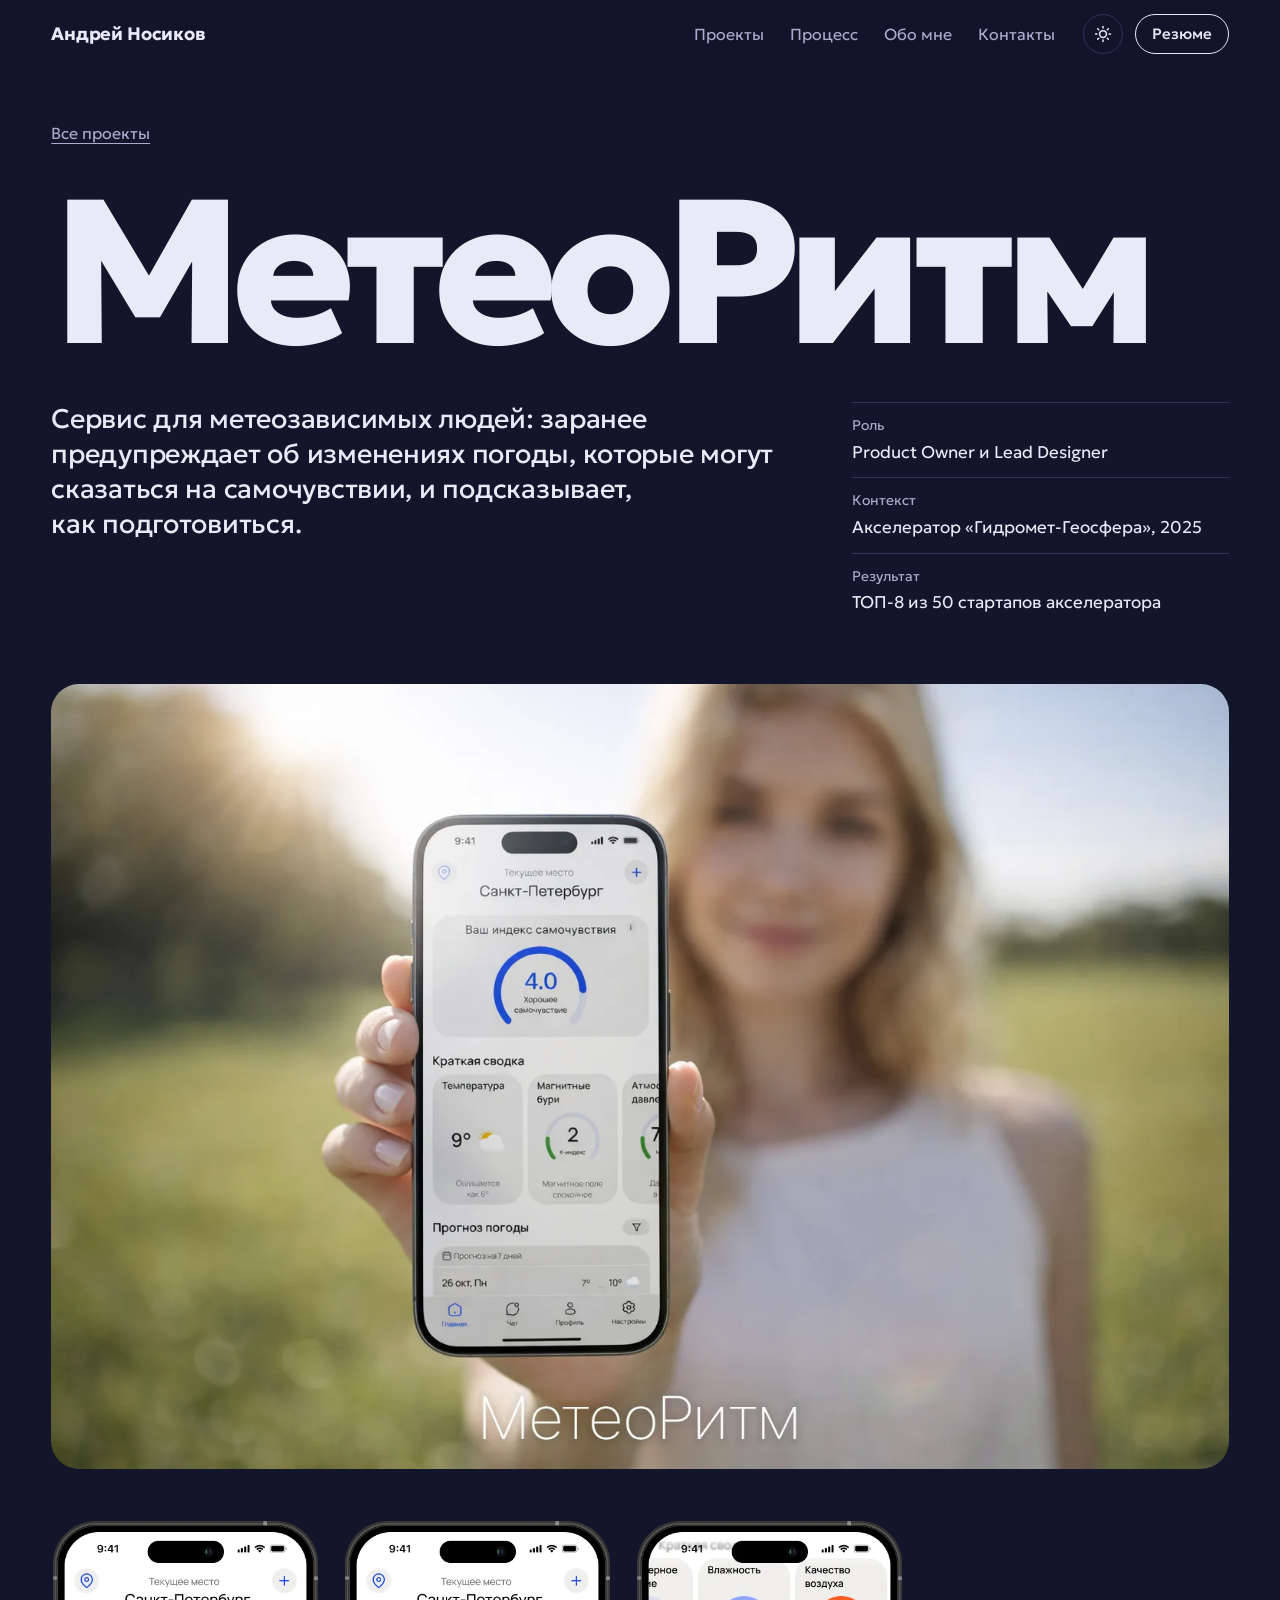
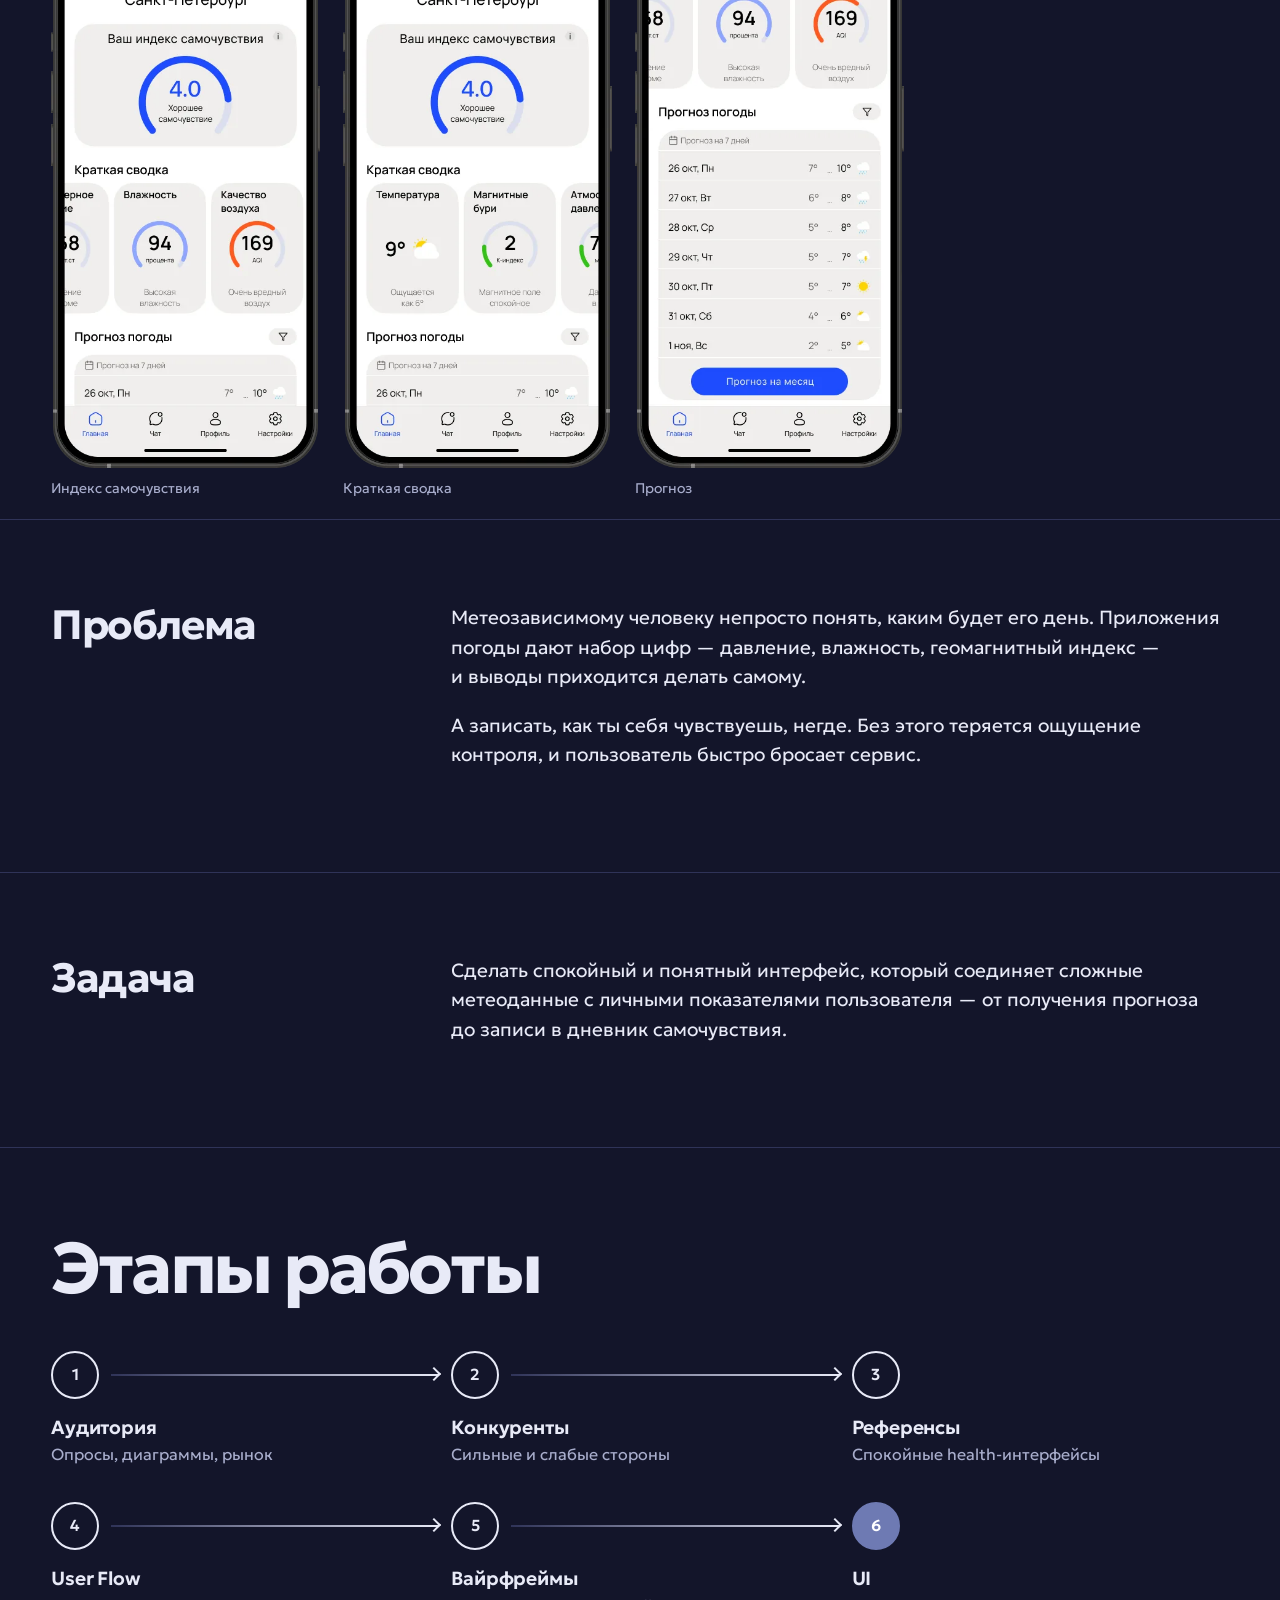
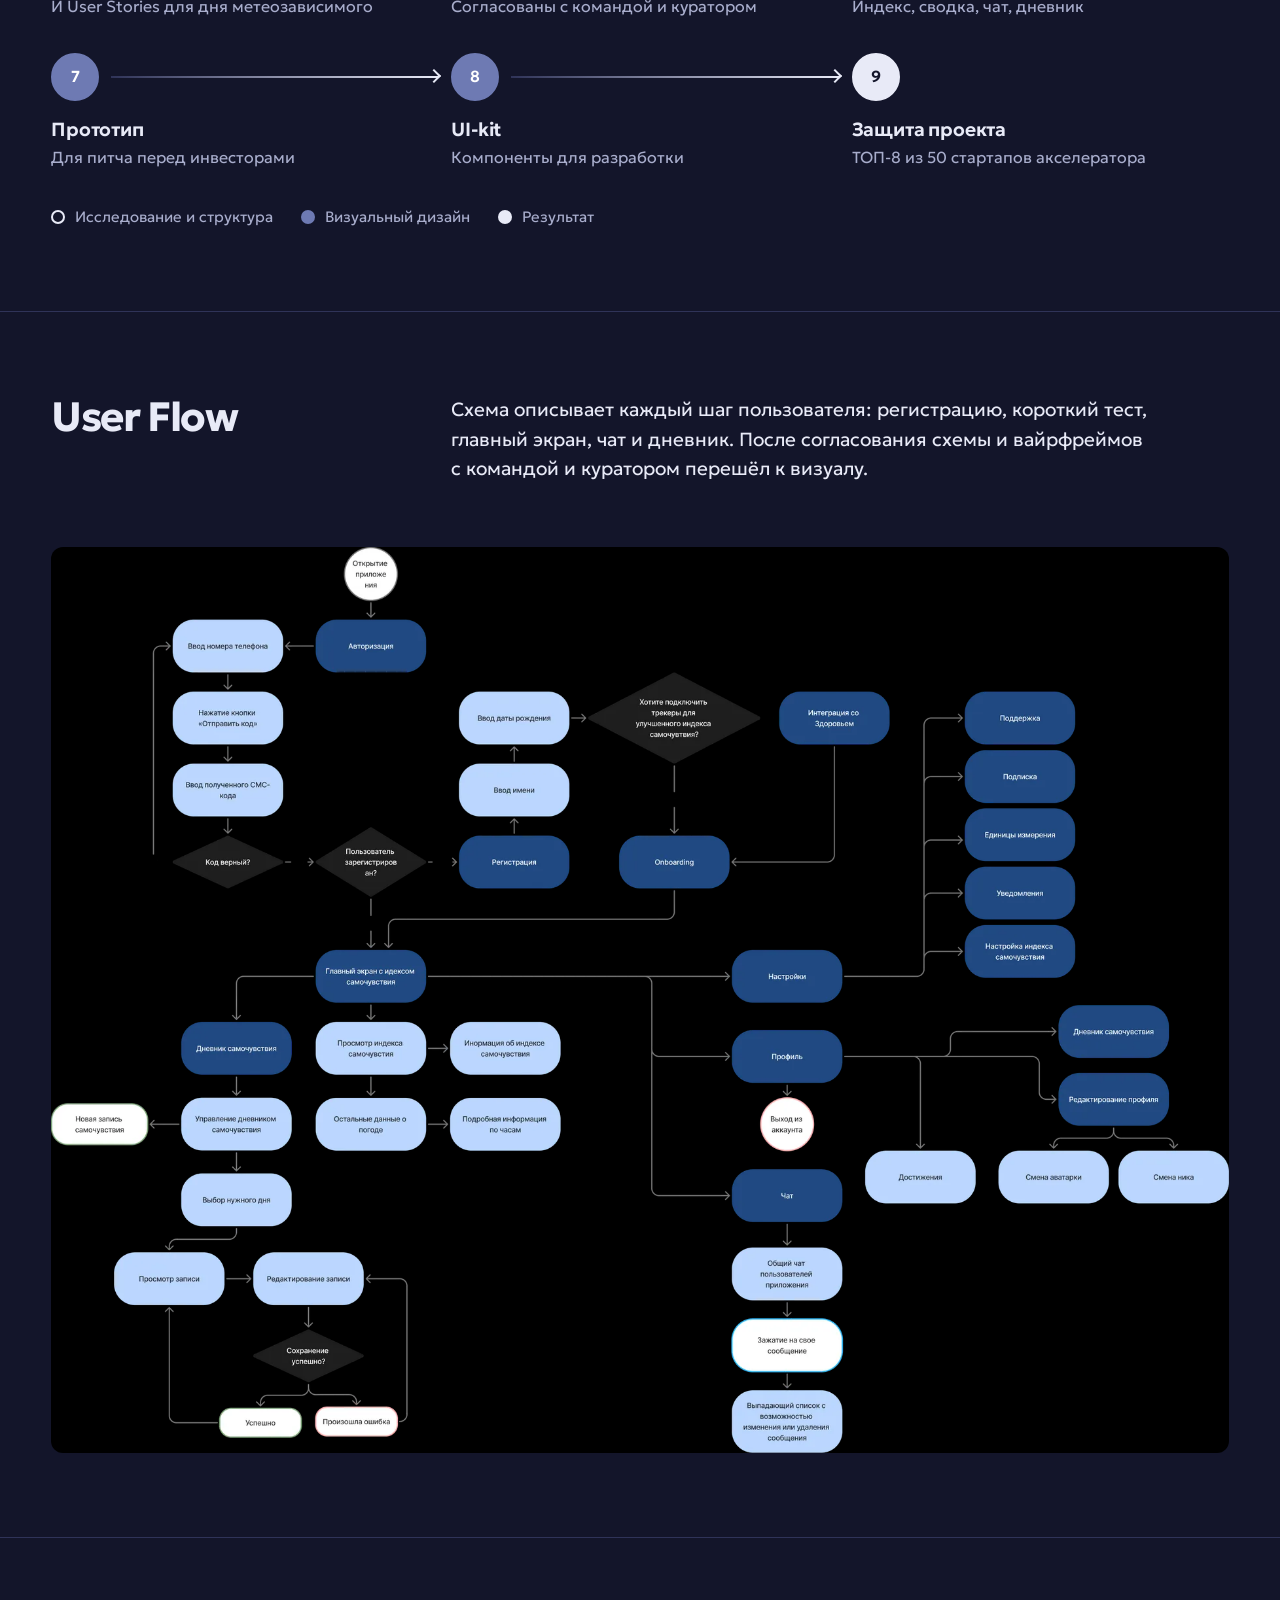
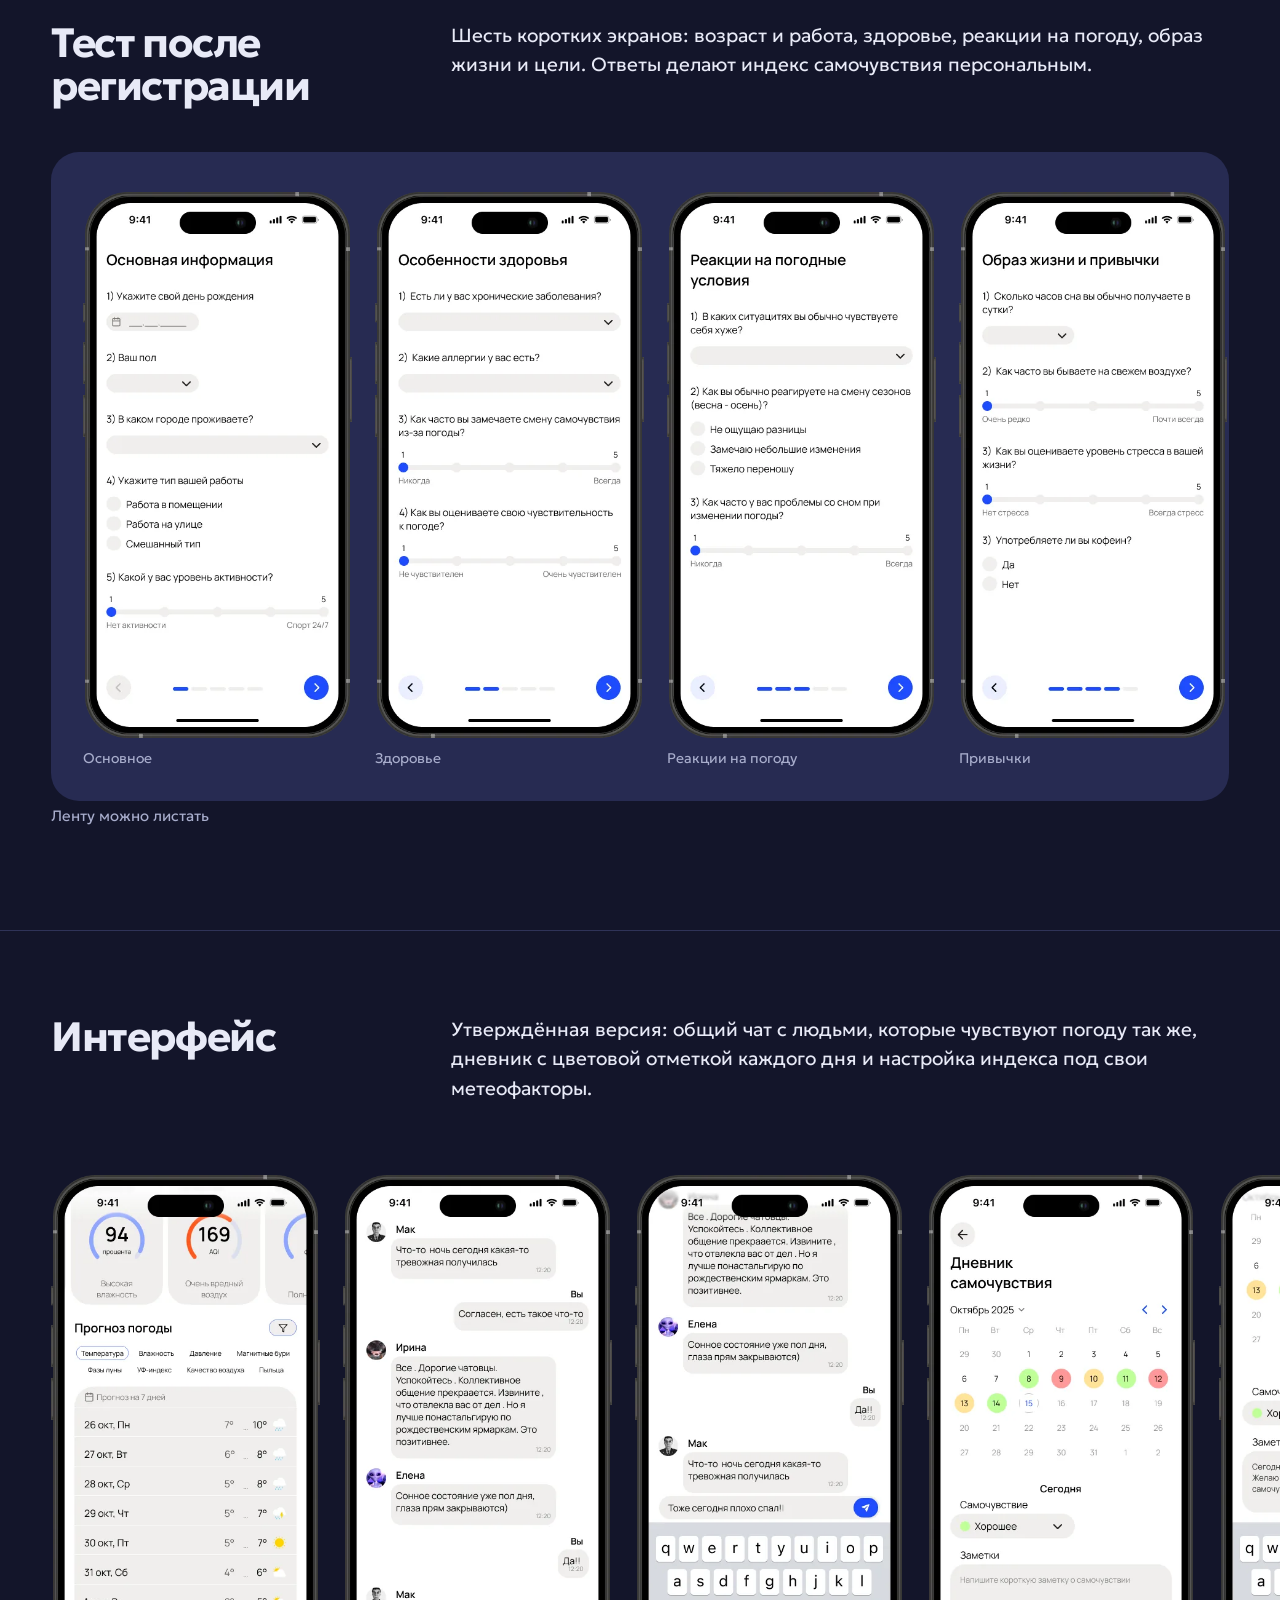
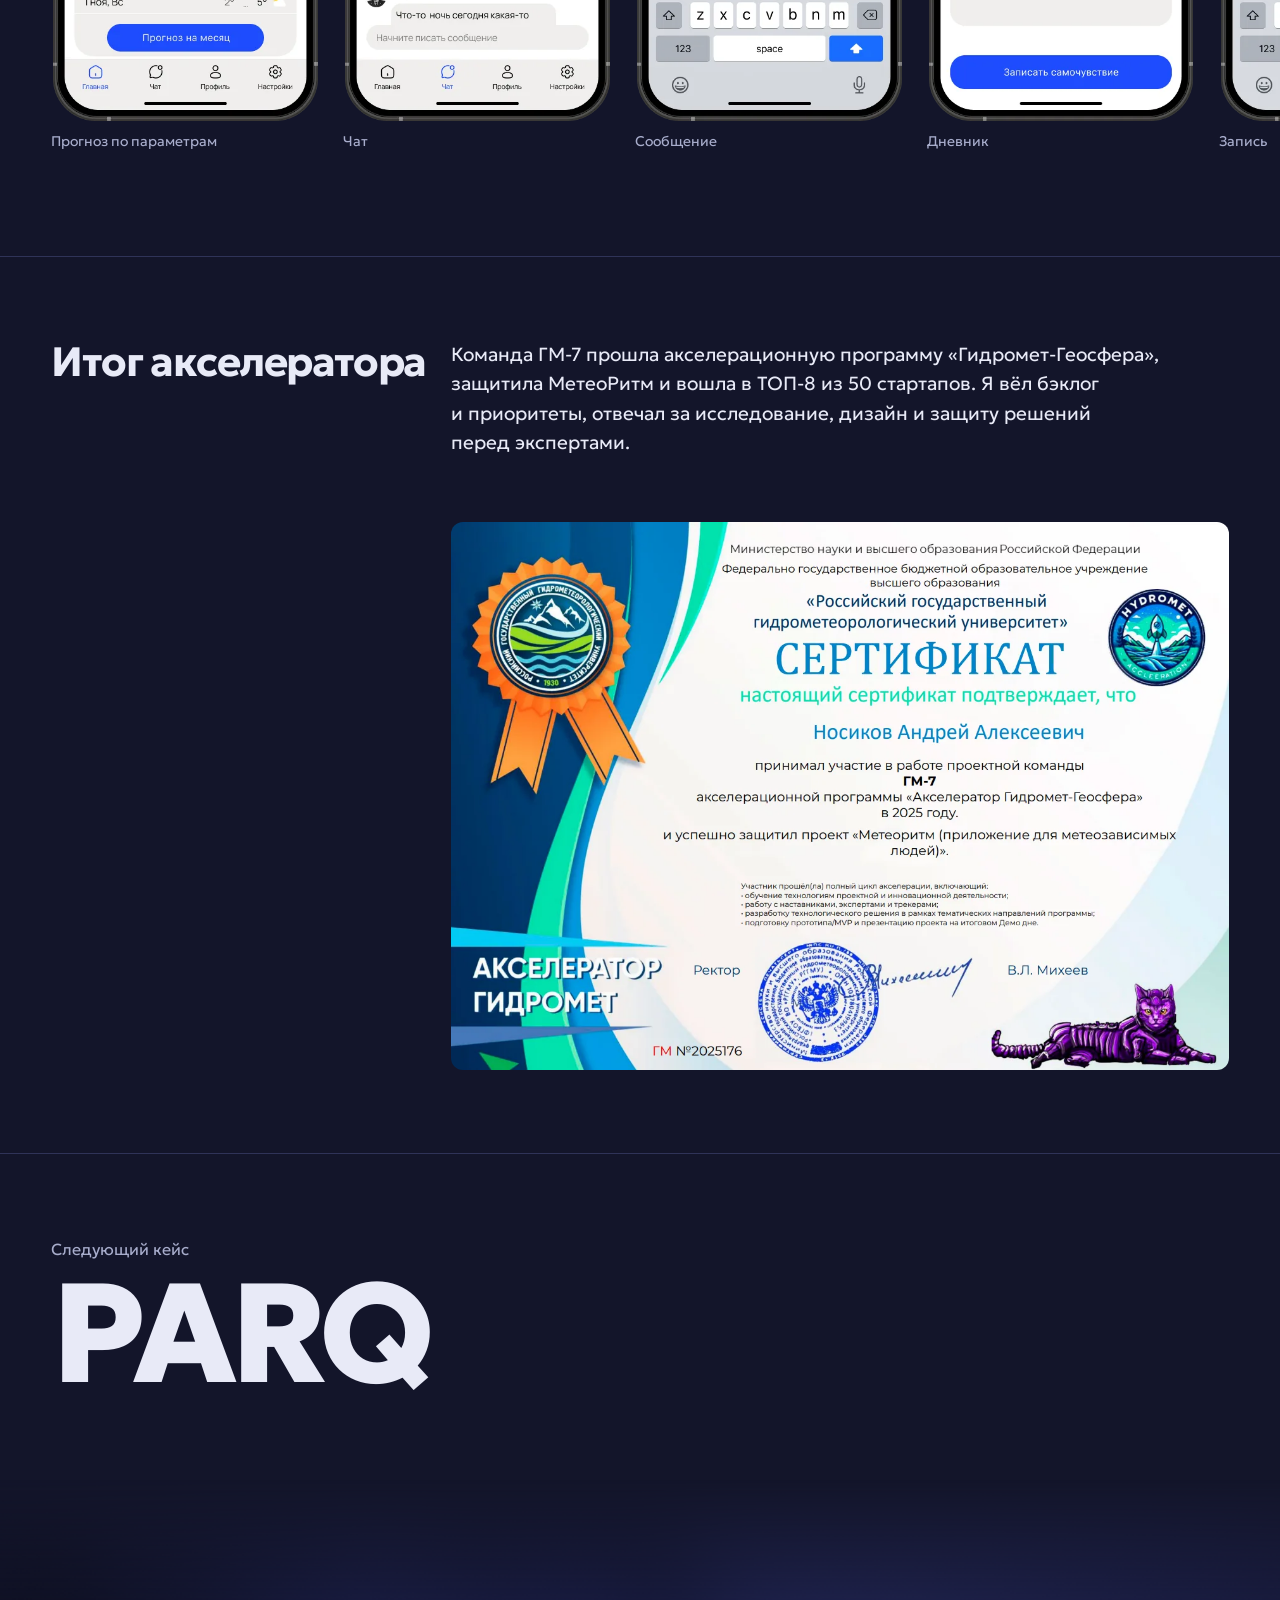
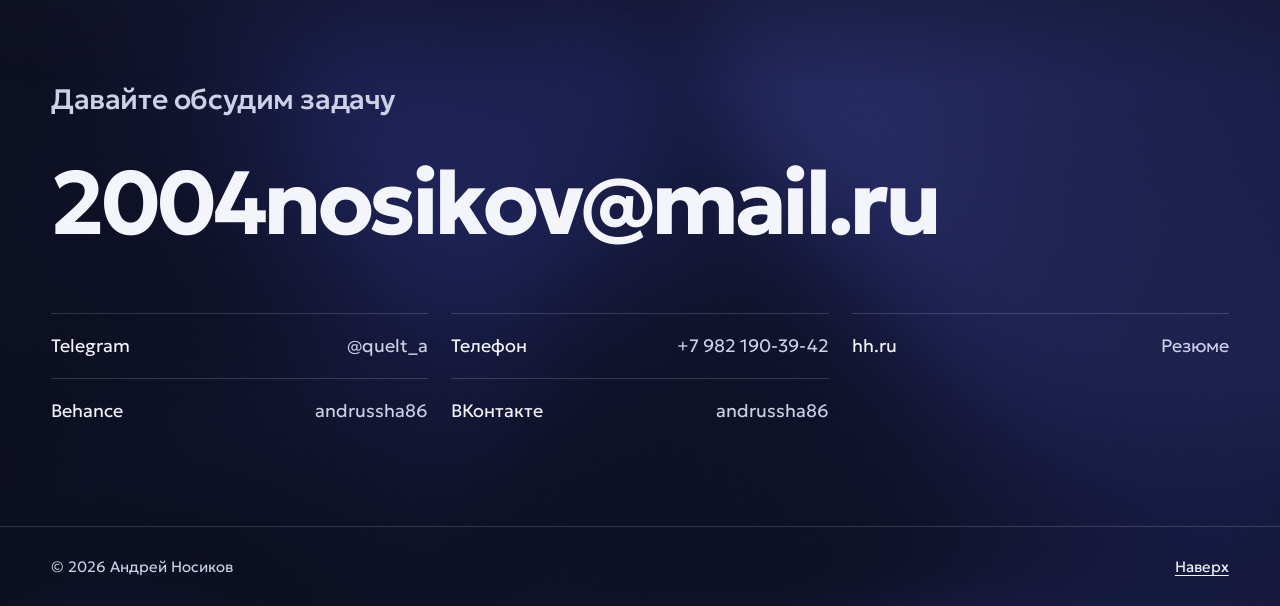
==== meteoritm.html @ 80706599 "Редизайн портфолио: главная, кейсы PARQ и МетеоРитм Тёмная тема по умолчанию со светлой по выбору, е" ====
<!doctype html>
<html lang="ru">
<head>
<meta charset="utf-8">
<script>try{document.documentElement.dataset.theme=localStorage.getItem("theme")||"dark"}catch(e){document.documentElement.dataset.theme="dark"}</script>
<meta name="viewport" content="width=device-width, initial-scale=1">
<title>МетеоРитм — кейс</title>
<meta name="description" content="МетеоРитм: персональные предупреждения о погоде для метеозависимых людей. Кейс Андрея Носикова.">
<link rel="preconnect" href="https://fonts.googleapis.com">
<link rel="preconnect" href="https://fonts.gstatic.com" crossorigin>
<link href="https://fonts.googleapis.com/css2?family=Geologica:wght@300..800&display=swap" rel="stylesheet">
<link rel="stylesheet" href="style.css">
<script src="site.js" defer></script>
<script type="module" src="gradient.js"></script>
</head>
<body>
<a class="skip" href="#main">К содержанию</a>

<header class="top">
  <div class="wrap">
    <a class="mark" href="index.html">Андрей Носиков</a>
    <nav class="nav" aria-label="Разделы">
      <a href="index.html#work">Проекты</a>
      <a href="index.html#process">Процесс</a>
      <a href="index.html#about">Обо мне</a>
      <a href="#contact">Контакты</a>
    </nav>
    <button class="theme-toggle" type="button" data-theme-toggle aria-label="Включить светлую тему">
      <svg class="i-sun" viewBox="0 0 24 24" fill="none" stroke="currentColor" stroke-width="2" stroke-linecap="round"><circle cx="12" cy="12" r="4.5"/><path d="M12 2v2M12 20v2M4.9 4.9l1.4 1.4M17.7 17.7l1.4 1.4M2 12h2M20 12h2M4.9 19.1l1.4-1.4M17.7 6.3l1.4-1.4"/></svg>
      <svg class="i-moon" viewBox="0 0 24 24" fill="none" stroke="currentColor" stroke-width="2" stroke-linecap="round" stroke-linejoin="round"><path d="M20 14.5A8 8 0 0 1 9.5 4a8 8 0 1 0 10.5 10.5z"/></svg>
    </button>
    <a class="btn btn--ghost" href="index.html#resume">Резюме</a>
  </div>
</header>

<main id="main">
  <section class="cs-hero wrap">
    <a class="back" href="index.html#work">Все проекты</a>
    <h1 class="cs-title" style="--em: 5.5">МетеоРитм</h1>
    <div class="cs-intro grid">
      <p class="cs-intro__lede c-main">Сервис для метеозависимых людей: заранее предупреждает об изменениях погоды, которые могут сказаться на самочувствии, и подсказывает, как подготовиться.</p>
      <dl class="facts c-side">
        <div><dt>Роль</dt><dd>Product Owner и Lead Designer</dd></div>
        <div><dt>Контекст</dt><dd>Акселератор «Гидромет-Геосфера», 2025</dd></div>
        <div><dt>Результат</dt><dd>ТОП-8 из 50 стартапов акселератора</dd></div>
      </dl>
    </div>
  </section>

  <div class="wrap"><figure class="cover"><img src="img/cover-meteo.webp" width="1536" height="1024" alt="Главный экран МетеоРитма на iPhone в руке"></figure></div>

  <div class="screens" role="region" aria-label="Главный экран МетеоРитма" tabindex="0">
    <figure><img src="img/mr-s1.webp" width="437" height="888" alt="Индекс самочувствия и краткая сводка" loading="lazy"><figcaption>Индекс самочувствия</figcaption></figure>
    <figure><img src="img/mr-s2.webp" width="437" height="888" alt="Сводка: температура и магнитные бури" loading="lazy"><figcaption>Краткая сводка</figcaption></figure>
    <figure><img src="img/mr-s3.webp" width="437" height="888" alt="Прогноз погоды на неделю" loading="lazy"><figcaption>Прогноз</figcaption></figure>
  </div>

  <section class="cs-block wrap">
    <div class="cs-cols grid">
      <h2 class="c-label">Проблема</h2>
      <div class="cs-text c-body">
        <p>Метеозависимому человеку непросто понять, каким будет его день. Приложения погоды дают набор цифр — давление, влажность, геомагнитный индекс — и выводы приходится делать самому.</p>
        <p>А записать, как ты себя чувствуешь, негде. Без этого теряется ощущение контроля, и пользователь быстро бросает сервис.</p>
      </div>
    </div>
  </section>

  <section class="cs-block wrap">
    <div class="cs-cols grid">
      <h2 class="c-label">Задача</h2>
      <div class="cs-text c-body">
        <p>Сделать спокойный и понятный интерфейс, который соединяет сложные метеоданные с личными показателями пользователя — от получения прогноза до записи в дневник самочувствия.</p>
      </div>
    </div>
  </section>

  <section class="cs-block wrap" aria-labelledby="st">
    <div class="section__head grid"><h2 class="section__title c-main" id="st">Этапы работы</h2></div>
    <ol class="flow thirds">
      <li><b>Аудитория</b><span>Опросы, диаграммы, рынок</span></li>
      <li><b>Конкуренты</b><span>Сильные и слабые стороны</span></li>
      <li><b>Референсы</b><span>Спокойные health-интерфейсы</span></li>
      <li><b>User Flow</b><span>И User Stories для дня метеозависимого</span></li>
      <li><b>Вайрфреймы</b><span>Согласованы с командой и куратором</span></li>
      <li class="v"><b>UI</b><span>Индекс, сводка, чат, дневник</span></li>
      <li class="v"><b>Прототип</b><span>Для питча перед инвесторами</span></li>
      <li class="v"><b>UI-kit</b><span>Компоненты для разработки</span></li>
      <li class="r"><b>Защита проекта</b><span>ТОП-8 из 50 стартапов акселератора</span></li>
    </ol>
    <div class="legend" aria-hidden="true"><span><i></i>Исследование и структура</span><span><i class="ui"></i>Визуальный дизайн</span><span><i class="done"></i>Результат</span></div>
  </section>

  <section class="cs-block wrap">
    <div class="cs-cols grid">
      <h2 class="c-label">User Flow</h2>
      <div class="cs-text c-body"><p>Схема описывает каждый шаг пользователя: регистрацию, короткий тест, главный экран, чат и дневник. После согласования схемы и вайрфреймов с командой и куратором перешёл к визуалу.</p></div>
    </div>
    <figure class="fig fig--dark"><img src="img/mr-flow.webp" width="1800" height="1385" alt="User Flow МетеоРитма" loading="lazy"></figure>
  </section>

  <section class="cs-block">
    <div class="wrap cs-cols grid">
      <h2 class="c-label">Тест после регистрации</h2>
      <div class="cs-text c-body"><p>Шесть коротких экранов: возраст и работа, здоровье, реакции на погоду, образ жизни и цели. Ответы делают индекс самочувствия персональным.</p></div>
    </div>
    <div class="wrap"><div class="stage"><div class="screens" role="region" aria-label="Экраны теста" tabindex="0">
      <figure><img src="img/mr-ob1.webp" width="437" height="888" alt="Тест: основная информация" loading="lazy"><figcaption>Основное</figcaption></figure>
      <figure><img src="img/mr-ob2.webp" width="437" height="888" alt="Тест: особенности здоровья" loading="lazy"><figcaption>Здоровье</figcaption></figure>
      <figure><img src="img/mr-ob3.webp" width="437" height="888" alt="Тест: реакции на погодные условия" loading="lazy"><figcaption>Реакции на погоду</figcaption></figure>
      <figure><img src="img/mr-ob4.webp" width="437" height="888" alt="Тест: образ жизни и привычки" loading="lazy"><figcaption>Привычки</figcaption></figure>
      <figure><img src="img/mr-ob5.webp" width="437" height="888" alt="Тест: цели использования" loading="lazy"><figcaption>Цели</figcaption></figure>
      <figure><img src="img/mr-ob6.webp" width="437" height="888" alt="Тест пройден" loading="lazy"><figcaption>Готово</figcaption></figure>
    </div></div></div>
    <p class="wrap"><span class="hint">Ленту можно листать</span></p>
  </section>

  <section class="cs-block">
    <div class="wrap cs-cols grid">
      <h2 class="c-label">Интерфейс</h2>
      <div class="cs-text c-body"><p>Утверждённая версия: общий чат с людьми, которые чувствуют погоду так же, дневник с цветовой отметкой каждого дня и настройка индекса под свои метеофакторы.</p></div>
    </div>
    <div class="screens" role="region" aria-label="Экраны МетеоРитма" tabindex="0">
      <figure><img src="img/mr-u7.webp" width="437" height="888" alt="Прогноз по параметрам" loading="lazy"><figcaption>Прогноз по параметрам</figcaption></figure>
      <figure><img src="img/mr-u1.webp" width="437" height="888" alt="Общий чат" loading="lazy"><figcaption>Чат</figcaption></figure>
      <figure><img src="img/mr-u2.webp" width="437" height="888" alt="Ввод сообщения в чате" loading="lazy"><figcaption>Сообщение</figcaption></figure>
      <figure><img src="img/mr-u5.webp" width="437" height="888" alt="Дневник самочувствия" loading="lazy"><figcaption>Дневник</figcaption></figure>
      <figure><img src="img/mr-u4.webp" width="437" height="888" alt="Запись в дневник" loading="lazy"><figcaption>Запись</figcaption></figure>
      <figure><img src="img/mr-u8.webp" width="437" height="888" alt="Профиль с дневником и достижениями" loading="lazy"><figcaption>Профиль</figcaption></figure>
      <figure><img src="img/mr-u6.webp" width="437" height="888" alt="Настройки уведомлений" loading="lazy"><figcaption>Настройки</figcaption></figure>
      <figure><img src="img/mr-u3.webp" width="437" height="888" alt="Выбор метеофакторов для индекса" loading="lazy"><figcaption>Метеофакторы</figcaption></figure>
    </div>
  </section>

  <section class="cs-block wrap">
    <div class="cs-cols grid">
      <h2 class="c-label">Итог акселератора</h2>
      <div class="cs-text c-body"><p>Команда ГМ-7 прошла акселерационную программу «Гидромет-Геосфера», защитила МетеоРитм и вошла в ТОП-8 из 50 стартапов. Я вёл бэклог и приоритеты, отвечал за исследование, дизайн и защиту решений перед экспертами.</p></div>
    </div>
    <div class="grid"><figure class="fig c-body"><img src="img/mr-cert.webp" width="1229" height="867" alt="Сертификат участника акселератора «Гидромет-Геосфера» на имя Носикова Андрея Алексеевича" loading="lazy"></figure></div>
  </section>

  <a class="next wrap" href="parq.html"><small>Следующий кейс</small><strong>PARQ</strong></a>
</main>

<div class="night">
  <div class="sg sg--night" data-gradient="night" aria-hidden="true"></div>
  <section class="section contact" id="contact" aria-labelledby="contact-t">
    <div class="wrap">
      <div class="section__head grid"><h2 class="section__title c-main" id="contact-t">Давайте обсудим задачу</h2></div>
      <a class="contact__mail" href="mailto:2004nosikov@mail.ru">2004nosikov@mail.ru</a>
      <ul class="links thirds">
        <li><a href="https://t.me/quelt_a" target="_blank" rel="noopener">Telegram <span>@quelt_a</span></a></li>
        <li><a href="tel:+79821903942">Телефон <span>+7 982 190-39-42</span></a></li>
        <li><a href="https://spb.hh.ru/resume/1ca2acc7ff0b48c5d80039ed1f594c43616c6b" target="_blank" rel="noopener">hh.ru <span>Резюме</span></a></li>
        <li><a href="https://www.behance.net/andrussha86" target="_blank" rel="noopener">Behance <span>andrussha86</span></a></li>
        <li><a href="https://vk.com/andrussha86" target="_blank" rel="noopener">ВКонтакте <span>andrussha86</span></a></li>
      </ul>
    </div>
  </section>
  <footer class="foot">
  <div class="wrap"><span>© 2026 Андрей Носиков</span><a href="#main">Наверх</a></div>
</footer>
</div>
</body>
</html>
---- style.css ----
/* ─── Tokens ───────────────────────────────────────────────
   Тёмная тема — основная. Светлая включается переключателем в шапке
   (data-theme="light" на <html>, выбор хранится в localStorage). */
:root {
  --paper: #13152a;      /* глубокий чернильно-синий */
  --surface: #1c1f3c;
  --ink: #e8eaf7;
  --muted: #a8adcc;
  --line: #2f3358;
  --dusk: #6e7ab3;       /* цвет фона портрета */
  --dusk-soft: #272b52;
  --signal: #ff6a3d;     /* только статус и фокус */

  /* нижняя зона (контакты, футер) — всегда тёмная */
  --night: #0b0d1d;
  --on-night: #f4f5fb;
  --on-night-muted: #cdd0e6;
  --night-line: rgb(255 255 255 / .16);

  --f: "Geologica", system-ui, sans-serif;
  --gutter: clamp(16px, 4vw, 56px);
  --gap: clamp(16px, 1.8vw, 24px);
  --max: 1360px;
  --content: calc(min(100vw, var(--max)) - 2 * var(--gutter));
  --space: clamp(48px, 6.5vw, 96px);   /* вертикальный ритм между блоками */
  --header: 68px;
  --r-lg: 28px;
  --r-sm: 12px;
  color-scheme: dark;
}
:root[data-theme="light"] {
  --paper: #edeff6; --surface: #ffffff; --ink: #181b36; --muted: #555a7d;
  --line: #cfd3e6; --dusk-soft: #d9dcf0; color-scheme: light;
}

/* ─── Base ───────────────────────────────────────────────── */
*, *::before, *::after { box-sizing: border-box; }
html { scroll-behavior: smooth; -webkit-text-size-adjust: 100%; }
body {
  margin: 0; background: var(--paper); color: var(--ink);
  font-family: var(--f); font-weight: 350; font-size: 18px; line-height: 1.55;
  overflow-x: hidden;
}
img { display: block; max-width: 100%; height: auto; }
a { color: inherit; text-decoration-thickness: 1px; text-underline-offset: .22em; }
a:hover { text-decoration-color: var(--signal); }
:focus-visible { outline: 3px solid var(--signal); outline-offset: 3px; border-radius: 6px; }
h1, h2, h3 { margin: 0; font-weight: 700; line-height: 1.05; letter-spacing: -0.025em; }
p { margin: 0 0 1em; max-width: 62ch; }
.wrap { width: 100%; max-width: var(--max); margin-inline: auto; padding-inline: var(--gutter); }
.skip { position: absolute; left: -999px; top: 8px; background: var(--ink); color: var(--paper); padding: 8px 14px; border-radius: 8px; z-index: 20; }
.skip:focus { left: 8px; }

/* ─── Единая сетка ───────────────────────────────────────────
   12 колонок, одни и те же вертикали везде: 1 · 5 · 9 · 13.
   main = 1/9 (8 кол.), side = 9/13 (4 кол.), label = 1/5, body = 5/13. */
.grid { display: grid; grid-template-columns: repeat(12, minmax(0, 1fr)); column-gap: var(--gap); }
.c-main  { grid-column: 1 / 9; }
.c-side  { grid-column: 9 / -1; }
.c-label { grid-column: 1 / 5; }
.c-body  { grid-column: 5 / -1; }
.c-mid   { grid-column: 5 / 9; }
.c-full  { grid-column: 1 / -1; }
.thirds { display: grid; grid-template-columns: repeat(3, minmax(0, 1fr)); column-gap: var(--gap); }

/* ─── Header ─────────────────────────────────────────────── */
.top {
  position: sticky; top: 0; z-index: 10;
  background: color-mix(in srgb, var(--paper) 72%, transparent);
  backdrop-filter: blur(12px); -webkit-backdrop-filter: blur(12px);
}
.top .wrap { display: flex; align-items: center; gap: 28px; height: var(--header); }
.mark { font-weight: 700; text-decoration: none; letter-spacing: -0.01em; margin-right: auto; white-space: nowrap; }
.nav { display: flex; gap: 26px; font-size: 16px; }
.nav a { text-decoration: none; color: var(--muted); }
.nav a:hover { color: var(--ink); }
.btn {
  display: inline-flex; align-items: center; justify-content: center; gap: 10px; min-height: 48px; padding: 0 22px;
  border-radius: 999px; font: inherit; font-size: 16px; font-weight: 500; text-decoration: none; cursor: pointer;
  background: var(--ink); color: var(--paper); border: 1.5px solid var(--ink); white-space: nowrap;
}
.btn:hover { background: var(--dusk); border-color: var(--dusk); color: #fff; }
.btn--ghost { background: transparent; color: var(--ink); }
.btn--ghost:hover { background: var(--ink); border-color: var(--ink); color: var(--paper); }
.top .btn { min-height: 40px; padding: 0 16px; font-size: 15px; }
.theme-toggle {
  width: 40px; height: 40px; flex: none; border-radius: 50%; display: grid; place-items: center; cursor: pointer;
  background: transparent; color: var(--ink); border: 1.5px solid var(--line); margin-right: -16px;
}
.theme-toggle:hover { border-color: var(--ink); }
.theme-toggle svg { width: 18px; height: 18px; }
.theme-toggle .i-moon { display: none; }
:root[data-theme="light"] .theme-toggle .i-sun { display: none; }
:root[data-theme="light"] .theme-toggle .i-moon { display: block; }

/* ─── Hero: имя слева, портрет справа, без наложения ─────── */
.hero { padding-block: calc(var(--header) + clamp(24px, 4vw, 56px)) var(--space); }
.hero .grid { --ns: min(200px, calc(var(--content) * .64 / 4.25)); row-gap: clamp(28px, 3.5vw, 48px); }
.hero__name {
  grid-row: 1; font-size: var(--ns); font-weight: 800; line-height: .88; letter-spacing: -0.055em;
}
.hero__name span { display: block; }
.hero__text { grid-row: 2; align-self: end; }
.hero__photo {
  grid-row: 1 / span 2; position: relative; overflow: hidden; min-height: 520px;
  background: #6873a9; border-radius: var(--r-lg) var(--r-lg) var(--r-lg) 96px;
}
.hero__photo img { position: absolute; inset: 0; width: 100%; height: 100%; object-fit: cover; object-position: 50% 30%; }
.hero__lede { font-size: clamp(22px, 2.1vw, 30px); line-height: 1.3; font-weight: 400; letter-spacing: -0.01em; max-width: 24em; margin-bottom: .8em; }
.hero__meta { color: var(--muted); font-size: 16px; max-width: 52ch; }
.status { display: inline-flex; align-items: baseline; gap: 10px; font-size: 16px; margin: 4px 0 24px; }
.status::before { content: ""; width: 10px; height: 10px; border-radius: 50%; flex: none; transform: translateY(-1px); background: var(--signal); box-shadow: 0 0 0 4px color-mix(in srgb, var(--signal) 25%, transparent); }
.actions { display: flex; flex-wrap: wrap; gap: 12px; }

@media (prefers-reduced-motion: no-preference) {
  .hero__name span { animation: rise .9s cubic-bezier(.2,.7,.1,1) both; }
  .hero__name span + span { animation-delay: .08s; }
  .hero__photo { animation: wipe 1.1s cubic-bezier(.7,0,.2,1) .15s both; }
  @keyframes rise { from { transform: translateY(40%); opacity: 0; } }
  @keyframes wipe { from { clip-path: inset(100% 0 0 0); } to { clip-path: inset(0); } }
}

/* ─── Ночная зона: контакты + футер на одном градиенте ─────
   Верх зоны растворяется из фона страницы, поэтому переход
   от светлого блока к тёмному идёт плавно, без жёсткой границы. */
.night { --fade: clamp(140px, 16vw, 260px); position: relative; isolation: isolate; overflow: hidden; padding-top: var(--fade); color: var(--on-night); }
.sg {
  position: absolute; inset: 0; z-index: -1; overflow: hidden;
  background:
    radial-gradient(60% 50% at 85% 35%, #2b3170 0%, transparent 70%),
    radial-gradient(50% 50% at 5% 90%, #1d2250 0%, transparent 70%),
    var(--night);
  -webkit-mask-image: linear-gradient(to bottom, transparent 0, #000 var(--fade));
          mask-image: linear-gradient(to bottom, transparent 0, #000 var(--fade));
}
.sg canvas { position: absolute; inset: 0; width: 100%; height: 100%; display: block; }
.sg canvas { opacity: 0; transition: opacity 1.2s ease; }
.sg.is-live canvas { opacity: 1; }

/* Hero: тот же чистый градиент, но тихий; сверху заходит под шапку, снизу растворяется в фоне */
.hero { position: relative; isolation: isolate; margin-top: calc(-1 * var(--header)); }
.sg--hero {
  background:
    radial-gradient(55% 60% at 80% 25%, #2c3372 0%, transparent 70%),
    radial-gradient(45% 50% at 10% 70%, #2a2552 0%, transparent 70%),
    var(--paper);
  -webkit-mask-image: linear-gradient(to bottom, #000 55%, transparent 100%);
          mask-image: linear-gradient(to bottom, #000 55%, transparent 100%);
}
:root[data-theme="light"] .sg--hero {
  background:
    radial-gradient(55% 60% at 80% 25%, #c7cdf2 0%, transparent 70%),
    radial-gradient(45% 50% at 10% 75%, #ffd8c9 0%, transparent 70%),
    var(--paper);
}

/* ─── Sections ───────────────────────────────────────────── */
.section { padding-block: var(--space); border-top: 1px solid var(--line); }
.section__head { align-items: end; row-gap: 12px; margin-bottom: clamp(28px, 3.5vw, 48px); }
.section__title { font-size: clamp(40px, 5.6vw, 84px); letter-spacing: -0.045em; }
.section__note { color: var(--muted); font-size: 16px; margin: 0; padding-bottom: .4em; }

/* ─── Projects ───────────────────────────────────────────── */
.case { row-gap: 24px; align-items: start; }
.case + .case { margin-top: clamp(48px, 6vw, 80px); }
.case__media { border-radius: var(--r-lg); overflow: hidden; background: var(--dusk-soft); display: block; }
.case__media img { width: 100%; aspect-ratio: 3 / 2; object-fit: cover; transition: transform .6s cubic-bezier(.2,.7,.1,1); }
.case__media:hover img { transform: scale(1.025); }
.case__title { font-size: clamp(36px, 4.2vw, 60px); letter-spacing: -0.04em; margin-bottom: 14px; }
.case__kind { color: var(--muted); font-size: 16px; margin-bottom: 18px; }
.case__desc { font-size: 19px; line-height: 1.45; }
.did { list-style: none; padding: 0; margin: 0 0 28px; border-top: 1px solid var(--line); font-size: 16px; }
.did li { padding: 11px 0; border-bottom: 1px solid var(--line); }

/* второстепенные проекты — строки на той же сетке */
.minor { margin-top: clamp(48px, 6vw, 80px); border-top: 1px solid var(--line); }
.minor__item { align-items: center; row-gap: 16px; padding-block: 24px; border-bottom: 1px solid var(--line); text-decoration: none; }
.minor__item .case__media img { aspect-ratio: 2 / 1; }
.minor__item h3 { font-size: clamp(28px, 2.8vw, 40px); letter-spacing: -0.035em; margin-bottom: 8px; }
.minor__item p { color: var(--muted); font-size: 16px; margin: 0; }
.minor__go { justify-self: start; font-size: 16px; text-decoration: underline; text-underline-offset: .22em; }
.minor__item:hover .minor__go { text-decoration-color: var(--signal); }
.minor__item:hover h3 { color: var(--dusk); }

/* ─── Process: 8 шагов змейкой по трём колонкам ─────────── */
.flow { list-style: none; margin: 0; padding: 0; counter-reset: step; row-gap: 36px; }
.flow li { counter-increment: step; position: relative; font-size: 16px; line-height: 1.35; padding-right: 12%; }
.flow li::before {
  content: counter(step); display: grid; place-items: center; width: 48px; height: 48px; border-radius: 50%;
  background: var(--paper); border: 2px solid var(--ink); font-weight: 600; margin-bottom: 16px; position: relative; z-index: 1;
}
/* стрелка к следующему шагу в ряду */
.flow li:not(:nth-child(3n)):not(:last-child)::after {
  content: ""; position: absolute; top: 23px; left: 60px; right: calc(-1 * var(--gap) + 12px); height: 2px;
  background: linear-gradient(90deg, var(--line), var(--ink));
}
.flow li:not(:nth-child(3n)):not(:last-child) b::after {
  content: ""; position: absolute; top: 18px; right: calc(-1 * var(--gap) + 12px);
  border: solid var(--ink); border-width: 0 2px 2px 0; width: 10px; height: 10px; transform: rotate(-45deg);
}
.flow li.v::before { background: var(--dusk); border-color: var(--dusk); color: #fff; }
.flow b { display: block; font-weight: 600; font-size: 19px; margin-bottom: 4px; letter-spacing: -0.01em; }
.flow span { color: var(--muted); }
.legend { display: flex; flex-wrap: wrap; gap: 10px 28px; margin-top: 36px; font-size: 15px; color: var(--muted); }
.legend i { display: inline-block; width: 14px; height: 14px; border-radius: 50%; vertical-align: -2px; margin-right: 10px; border: 2px solid var(--ink); }
.legend i.ui { background: var(--dusk); border-color: var(--dusk); }
.legend i.done { background: var(--ink); }
.flow li.r::before { background: var(--ink); color: var(--paper); }
.nowrap { white-space: nowrap; }

/* ─── Skills ─────────────────────────────────────────────── */
.skills section { border-top: 2px solid var(--ink); padding-top: 18px; }
.skills h3 { font-size: 22px; letter-spacing: -0.02em; margin-bottom: 14px; }
.skills ul { list-style: none; padding: 0; margin: 0; }
.skills li { padding: 8px 0; border-top: 1px solid var(--line); font-size: 16px; }

/* ─── About ──────────────────────────────────────────────── */
.about { row-gap: 32px; }
.about__text { font-size: clamp(22px, 2vw, 28px); line-height: 1.4; letter-spacing: -0.01em; }
.about__text p { max-width: 30em; }
.facts { margin: 0; }
.facts div { padding: 14px 0; border-top: 1px solid var(--line); }
.facts dt { color: var(--muted); font-size: 15px; }
.facts dd { margin: 2px 0 0; font-size: 18px; }
.linkish {
  font: inherit; color: inherit; background: none; border: 0; padding: 0; cursor: pointer; text-align: left;
  text-decoration: underline; text-decoration-color: var(--dusk); text-decoration-thickness: 2px; text-underline-offset: .22em;
}
.linkish:hover { text-decoration-color: var(--signal); }

/* Образование: узлы со стрелками */
.edu-title { font-size: clamp(26px, 2.6vw, 36px); letter-spacing: -0.03em; margin: clamp(40px, 5vw, 64px) 0 24px; }
.edu { list-style: none; margin: 0; padding: 0; }
.edu li { position: relative; padding-right: 10%; }
.edu__node {
  display: grid; place-items: center; width: 64px; height: 64px; border-radius: 50%;
  border: 2px solid var(--ink); background: var(--paper); margin-bottom: 18px; position: relative; z-index: 1;
}
.edu__node svg { width: 26px; height: 26px; }
.edu li.is-done .edu__node { background: var(--ink); color: var(--paper); }
.edu li.is-now .edu__node { background: var(--dusk); border-color: var(--dusk); color: #fff; }
.edu li.is-next .edu__node { border-style: dashed; color: var(--muted); border-color: var(--muted); }
.edu li:not(:last-child)::after {
  content: ""; position: absolute; top: 31px; left: 76px; right: calc(-1 * var(--gap) + 14px); height: 2px; background: var(--ink);
}
.edu li:not(:last-child)::before {
  content: ""; position: absolute; top: 26px; right: calc(-1 * var(--gap) + 14px); width: 10px; height: 10px;
  border: solid var(--ink); border-width: 0 2px 2px 0; transform: rotate(-45deg);
}
.edu li.is-now::after, .edu li.is-now::before { border-color: var(--muted); }
.edu li.is-now::after { background: repeating-linear-gradient(90deg, var(--muted) 0 6px, transparent 6px 12px); }
.edu__when { color: var(--muted); font-size: 15px; }
.edu h4 { margin: 4px 0 6px; font-size: 21px; font-weight: 600; letter-spacing: -0.015em; line-height: 1.2; }
.edu p { font-size: 16px; margin: 0; color: var(--muted); }

/* ─── Contacts & footer (всегда тёмные, высокий контраст) ── */
.contact { color: var(--on-night); border-top: 0; padding-top: 0; }
.contact .section__title { color: var(--on-night-muted); font-size: clamp(22px, 2.2vw, 30px); font-weight: 500; letter-spacing: -0.015em; }
.contact__mail {
  display: inline-block; font-size: clamp(32px, 7vw, 104px); font-weight: 700; letter-spacing: -0.05em; line-height: 1;
  text-decoration: none; word-break: break-all; margin-bottom: clamp(32px, 5vw, 64px);
  background: linear-gradient(currentColor, currentColor) 0 100% / 0 3px no-repeat; transition: background-size .4s;
}
.contact__mail:hover { background-size: 100% 3px; }
.links { list-style: none; padding: 0; margin: 0; }
.links li { border-top: 1px solid var(--night-line); }
.links a { display: flex; justify-content: space-between; gap: 12px; padding: 18px 0; text-decoration: none; font-size: 18px; color: var(--on-night); }
.links a span { color: var(--on-night-muted); }
.links a:hover span { color: var(--on-night); }
.foot { color: var(--on-night-muted); font-size: 15px; }
.foot .wrap { display: flex; justify-content: space-between; gap: 16px; padding-block: 28px; border-top: 1px solid var(--night-line); }
.foot a { color: var(--on-night); }

/* ─── Case study page ────────────────────────────────────── */
.cs-hero { padding-block: clamp(28px, 4vw, 56px) clamp(36px, 4.5vw, 56px); }
.back { display: inline-block; color: var(--muted); font-size: 16px; margin-bottom: clamp(20px, 3vw, 40px); }
.cs-title { font-size: min(clamp(72px, 16vw, 240px), calc(var(--content) / var(--em, 3))); font-weight: 800; letter-spacing: -0.06em; line-height: .85; margin-bottom: clamp(24px, 3.5vw, 44px); }
.cs-intro { row-gap: 28px; }
.cs-intro__lede { font-size: clamp(22px, 2.1vw, 30px); line-height: 1.3; letter-spacing: -0.01em; font-weight: 400; }
.cs-intro .facts div { padding: 12px 0; }
.cs-intro .facts dt { font-size: 14px; }
.cs-intro .facts dd { font-size: 17px; }
.cover { border-radius: var(--r-lg); overflow: hidden; margin: 0; }
.cover img { width: 100%; }

.cs-block { padding-block: var(--space); border-top: 1px solid var(--line); }
.cs-cols { row-gap: 20px; }
.cs-cols > h2 { font-size: clamp(30px, 3.2vw, 46px); letter-spacing: -0.035em; }
.cs-text p { font-size: 19px; }
.pair { display: grid; grid-template-columns: 1fr 1fr; column-gap: var(--gap); row-gap: 24px; }
.pair h3 { font-size: 24px; margin-bottom: 12px; letter-spacing: -0.02em; }
.pair p { font-size: 17px; }
.fig { margin: clamp(28px, 3.5vw, 48px) 0 0; }
.fig img { border-radius: var(--r-sm); background: var(--surface); width: 100%; }
.fig figcaption { color: var(--muted); font-size: 15px; margin-top: 12px; }
.fig--dark img { background: #000; }

/* Лента экранов: левый край совпадает с сеткой */
.screens {
  display: flex; gap: var(--gap); overflow-x: auto; scroll-snap-type: x mandatory; overscroll-behavior-x: contain;
  padding: 8px max(var(--gutter), calc((100vw - var(--max)) / 2 + var(--gutter))) 20px;
  scroll-padding-inline: max(var(--gutter), calc((100vw - var(--max)) / 2 + var(--gutter)));
  margin: clamp(28px, 3.5vw, 48px) 0 0;
  scrollbar-width: thin; scrollbar-color: var(--dusk) transparent;
}
.screens figure { flex: 0 0 auto; width: clamp(200px, 21vw, 280px); margin: 0; scroll-snap-align: start; }
.screens img { width: 100%; }
.screens figcaption { color: var(--muted); font-size: 14px; margin-top: 10px; }
.stage { background: var(--dusk-soft); border-radius: var(--r-lg); margin-top: clamp(28px, 3.5vw, 48px); padding-block: 32px 12px; }
.stage .screens { margin: 0; padding-inline: 32px; scroll-padding-inline: 32px; }
.sub { font-size: clamp(24px, 2.4vw, 34px); letter-spacing: -0.03em; margin: clamp(40px, 5vw, 64px) 0 0; }
.hint { color: var(--muted); font-size: 15px; margin: 10px 0 0; }

.next { display: block; text-decoration: none; padding-block: var(--space); border-top: 1px solid var(--line); }
.next small { display: block; color: var(--muted); font-size: 16px; margin-bottom: 8px; }
.next strong { font-size: clamp(56px, 11vw, 168px); font-weight: 800; letter-spacing: -0.055em; line-height: .9; }
.next:hover strong { color: var(--dusk); }

/* ─── Модальные окна ─────────────────────────────────────── */
.modal {
  width: min(1040px, calc(100vw - 2 * var(--gutter))); max-height: calc(100dvh - 48px);
  padding: 0; border: 0; border-radius: var(--r-lg); background: var(--paper); color: var(--ink);
  overflow: auto; overscroll-behavior: contain;
}
.modal::backdrop { background: rgb(12 14 32 / .62); backdrop-filter: blur(4px); }
.modal__bar {
  position: sticky; top: 0; z-index: 2; display: flex; align-items: center; gap: 12px; flex-wrap: wrap;
  padding: 16px clamp(20px, 3vw, 40px); background: color-mix(in srgb, var(--paper) 92%, transparent);
  backdrop-filter: blur(8px); border-bottom: 1px solid var(--line);
}
.modal__bar h2 { font-size: 20px; margin-right: auto; letter-spacing: -0.015em; }
.modal__bar .btn { min-height: 40px; padding: 0 16px; font-size: 15px; }
.close { width: 40px; height: 40px; border-radius: 50%; border: 1.5px solid var(--ink); background: transparent; color: var(--ink); cursor: pointer; display: grid; place-items: center; }
.close:hover { background: var(--ink); color: var(--paper); }
.close svg { width: 16px; height: 16px; }
.modal__body { padding: clamp(24px, 3vw, 40px); }
.modal--img { width: min(920px, calc(100vw - 2 * var(--gutter))); }
.modal--img img { width: 100%; border-radius: var(--r-sm); }
.modal--img p { color: var(--muted); font-size: 16px; margin: 16px 0 0; }
@media (prefers-reduced-motion: no-preference) {
  .modal[open] { animation: pop .28s cubic-bezier(.2,.7,.1,1); }
  @keyframes pop { from { opacity: 0; transform: translateY(16px) scale(.98); } }
}

/* Резюме */
.cv { row-gap: 32px; }
.cv__head { display: flex; gap: 20px; align-items: center; }
.cv__head img { width: 96px; height: 96px; border-radius: 22px 22px 22px 40px; object-fit: cover; background: #6873a9; }
.cv__head h3 { font-size: clamp(26px, 3vw, 36px); letter-spacing: -0.035em; }
.cv__head p { margin: 6px 0 0; color: var(--muted); font-size: 16px; }
.cv h4 { font-size: 15px; font-weight: 600; color: var(--muted); margin: 0 0 10px; letter-spacing: 0; }
.cv__side > * + h4 { margin-top: 28px; }
.cv__side ul { list-style: none; margin: 0; padding: 0; font-size: 16px; }
.cv__side li { padding: 6px 0; border-top: 1px solid var(--line); }
.chips { display: flex; flex-wrap: wrap; gap: 6px; }
.chips li { border: 1px solid var(--line) !important; border-radius: 999px; padding: 4px 12px !important; font-size: 14px; }
.job { padding-top: 16px; border-top: 2px solid var(--ink); }
.job + .job { margin-top: 32px; }
.job__head { display: flex; justify-content: space-between; gap: 16px; flex-wrap: wrap; align-items: baseline; }
.job__head h5 { margin: 0; font-size: 21px; font-weight: 600; letter-spacing: -0.015em; }
.job__head span { color: var(--muted); font-size: 15px; }
.job h6 { margin: 20px 0 6px; font-size: 17px; font-weight: 600; }
.job h6 a { font-weight: 600; }
.job > p { font-size: 16px; color: var(--muted); margin-bottom: 8px; }
.job ul { margin: 0; padding-left: 1.1em; font-size: 16px; }
.job li { margin: 6px 0; }
.job li::marker { color: var(--dusk); }

/* ─── Responsive ─────────────────────────────────────────── */
@media (max-width: 1080px) {
  .hero .grid { --ns: min(200px, calc(var(--content) * .6 / 4.25)); }
}
@media (max-width: 860px) {
  .nav { display: none; }
  .grid > [class*="c-"] { grid-column: 1 / -1; }
  .hero .grid { --ns: min(132px, calc(var(--content) / 4.25)); }
  .hero__name { grid-row: 1; }
  .hero__photo { grid-row: 2; min-height: 0; aspect-ratio: 4 / 5; max-height: 560px; border-radius: var(--r-lg) var(--r-lg) var(--r-lg) 72px; }
  .hero__text { grid-row: 3; }
  .thirds { grid-template-columns: 1fr 1fr; row-gap: 32px; }
  .flow li:nth-child(n)::after, .flow li:nth-child(n) b::after { display: none; }
  .edu { grid-template-columns: 1fr; row-gap: 0; }
  .edu li { padding: 0 0 32px 88px; min-height: 96px; }
  .edu__node { position: absolute; left: 0; top: 0; }
  .edu li:not(:last-child)::after { top: 72px; bottom: 8px; left: 31px; right: auto; width: 2px; height: auto; }
  .edu li:not(:last-child)::before { top: auto; bottom: 8px; left: 27px; right: auto; transform: rotate(45deg); }
  .edu li.is-now::after { background: repeating-linear-gradient(180deg, var(--muted) 0 6px, transparent 6px 12px); }
  .pair { grid-template-columns: 1fr; }
  .stage { border-radius: 0; margin-inline: calc(-1 * var(--gutter)); }
  .stage .screens { padding-inline: var(--gutter); scroll-padding-inline: var(--gutter); }
  .minor__item { padding-block: 28px; }
}
@media (max-width: 560px) {
  body { font-size: 17px; }
  .thirds { grid-template-columns: 1fr; }
  .skills, .links { row-gap: 0; }
  .skills section + section { margin-top: 28px; }
  .foot .wrap { flex-direction: column; }
  .cv__side { order: 2; }
  .modal__bar h2 { flex: 1 0 calc(100% - 64px); }
  .modal__bar .close { order: 1; }
  .modal__bar .btn { order: 2; flex: 1 1 0; padding: 0 12px; }
  .modal { max-height: calc(100dvh - 24px); }
}
@media (prefers-reduced-motion: reduce) {
  html { scroll-behavior: auto; }
  *, *::before, *::after { transition: none !important; animation: none !important; }
}
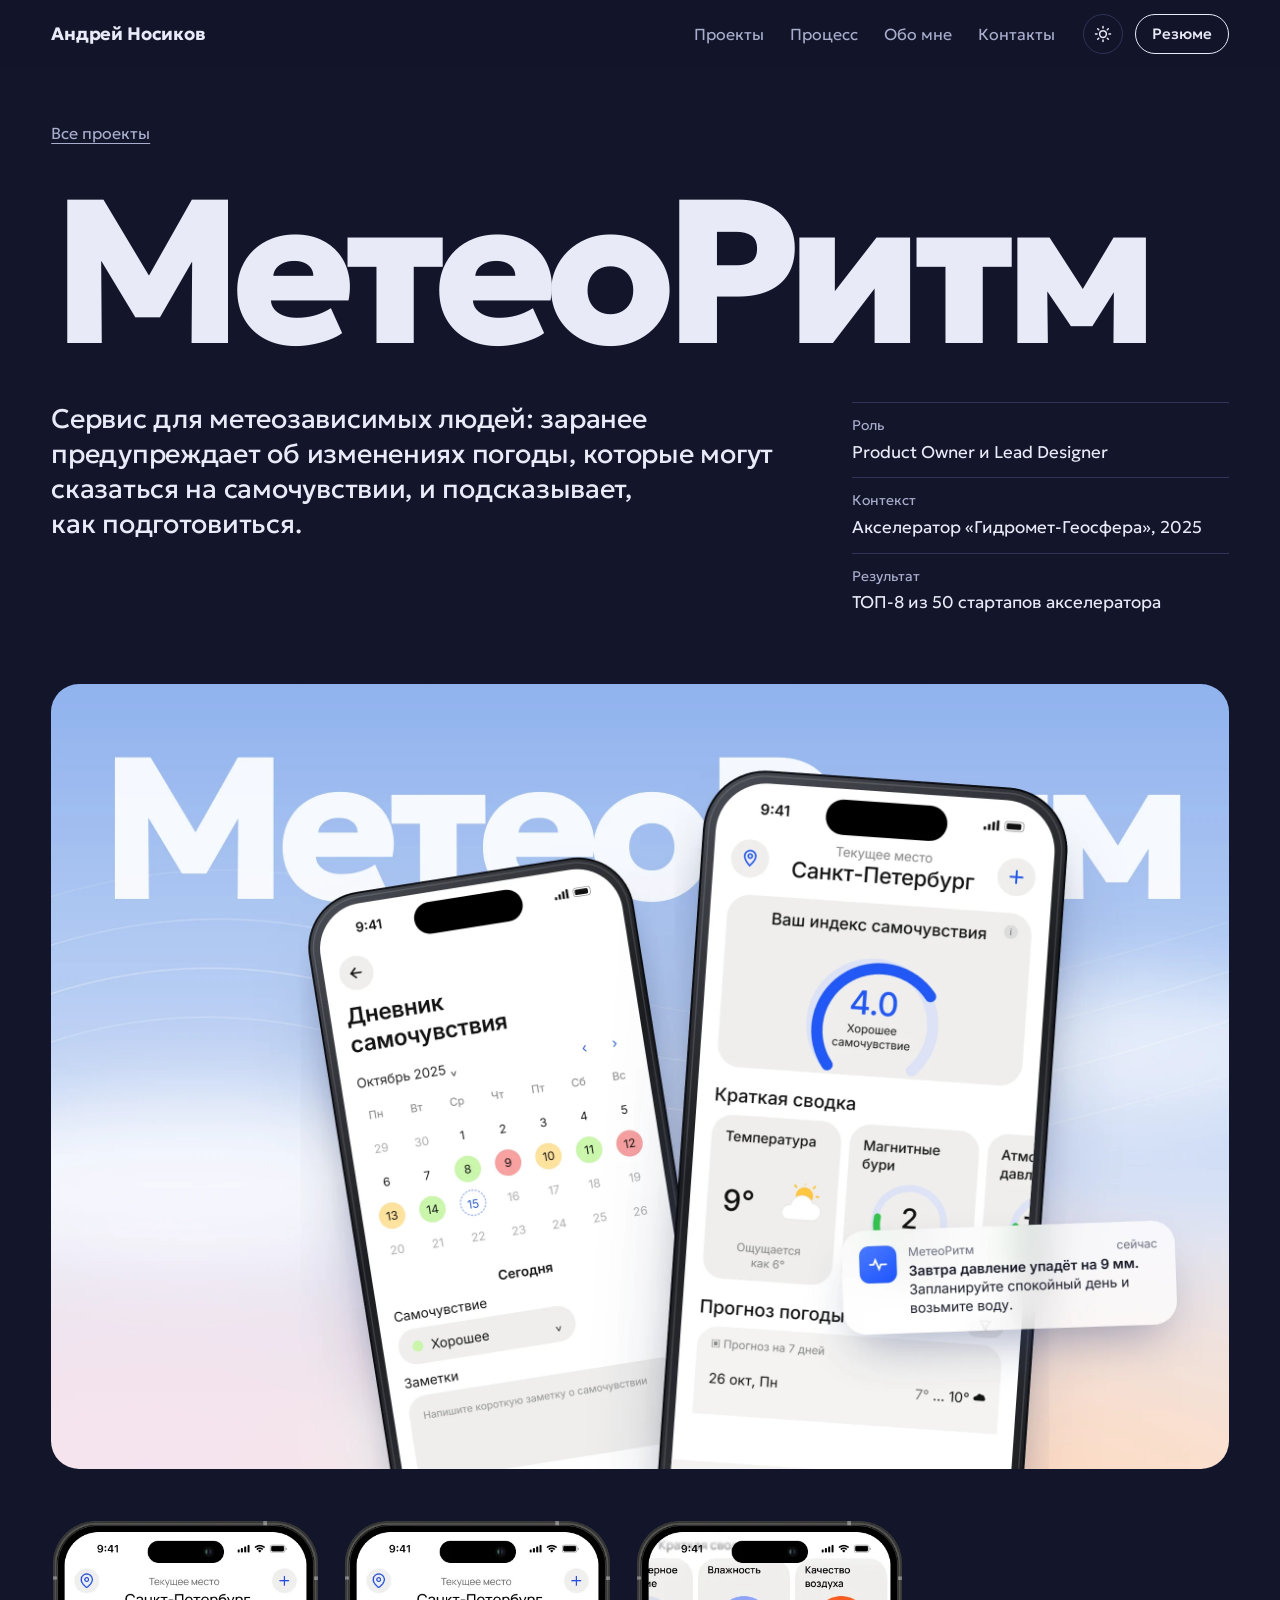
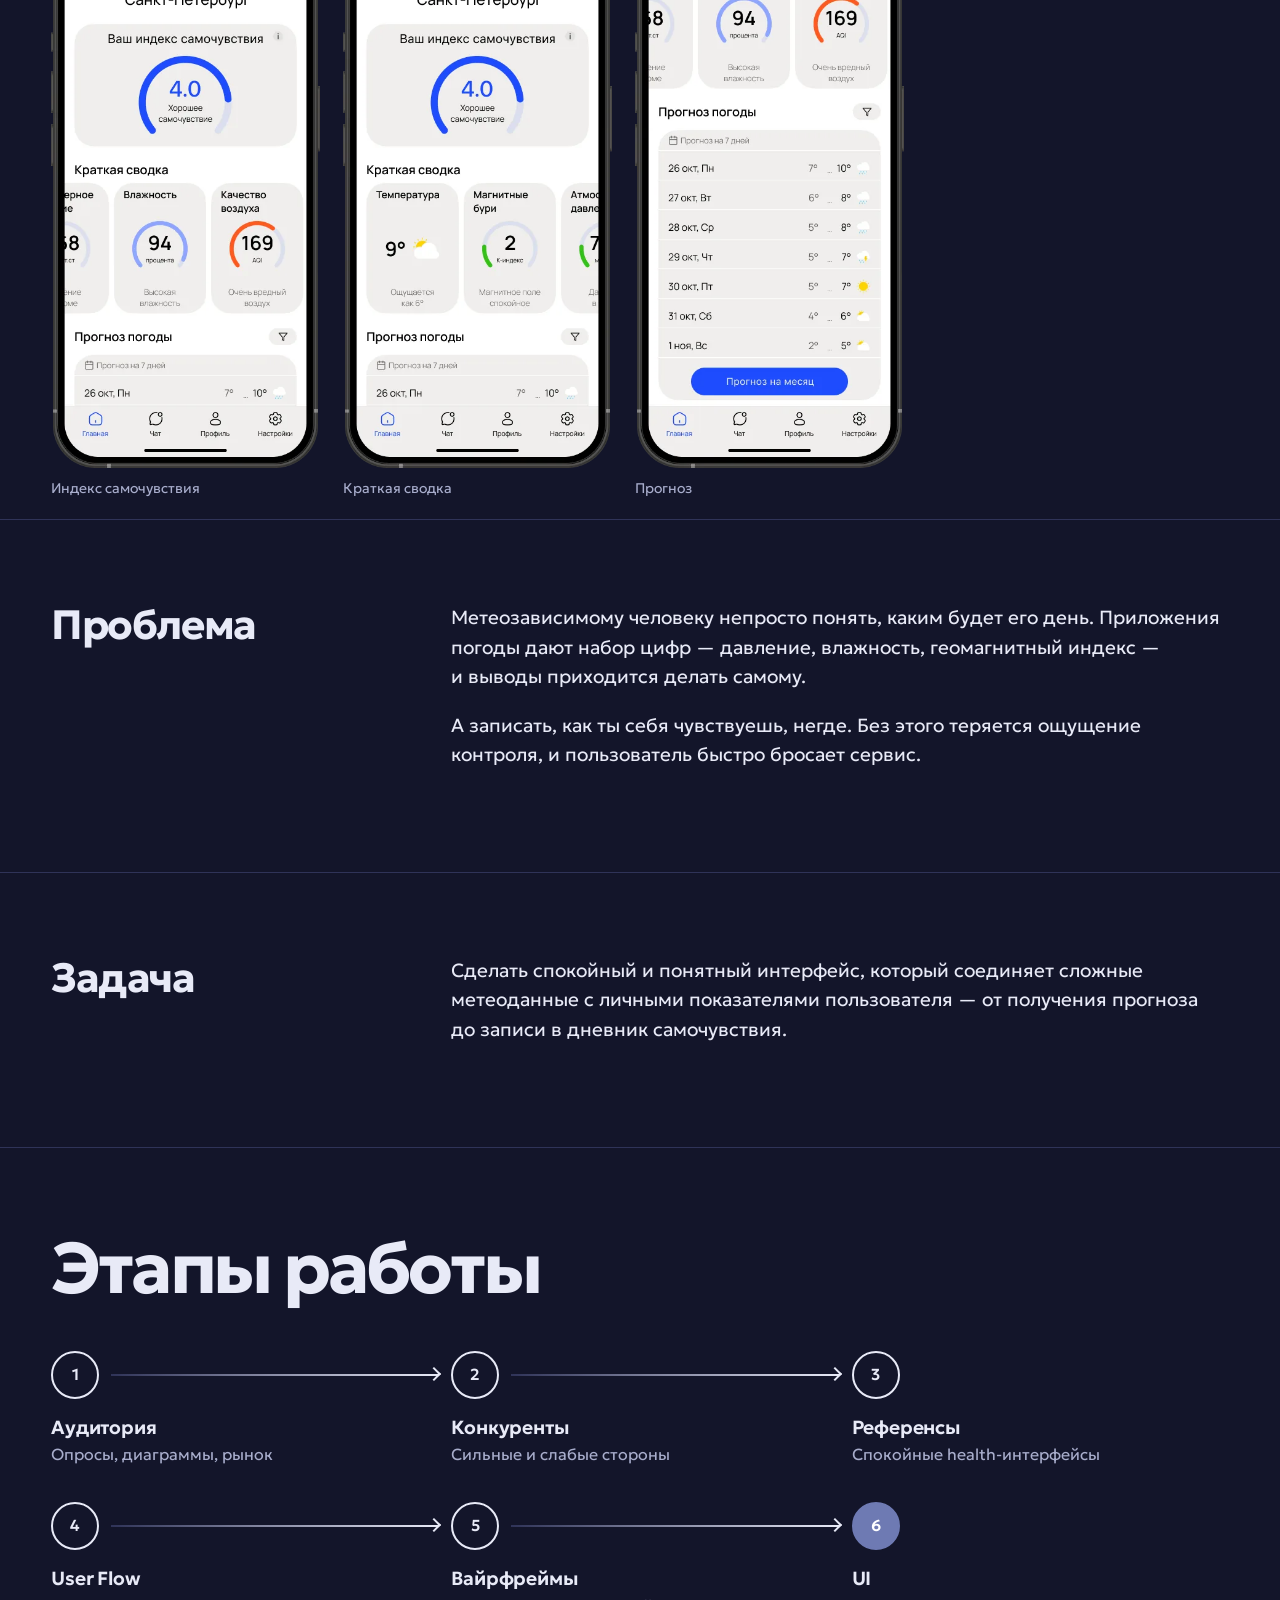
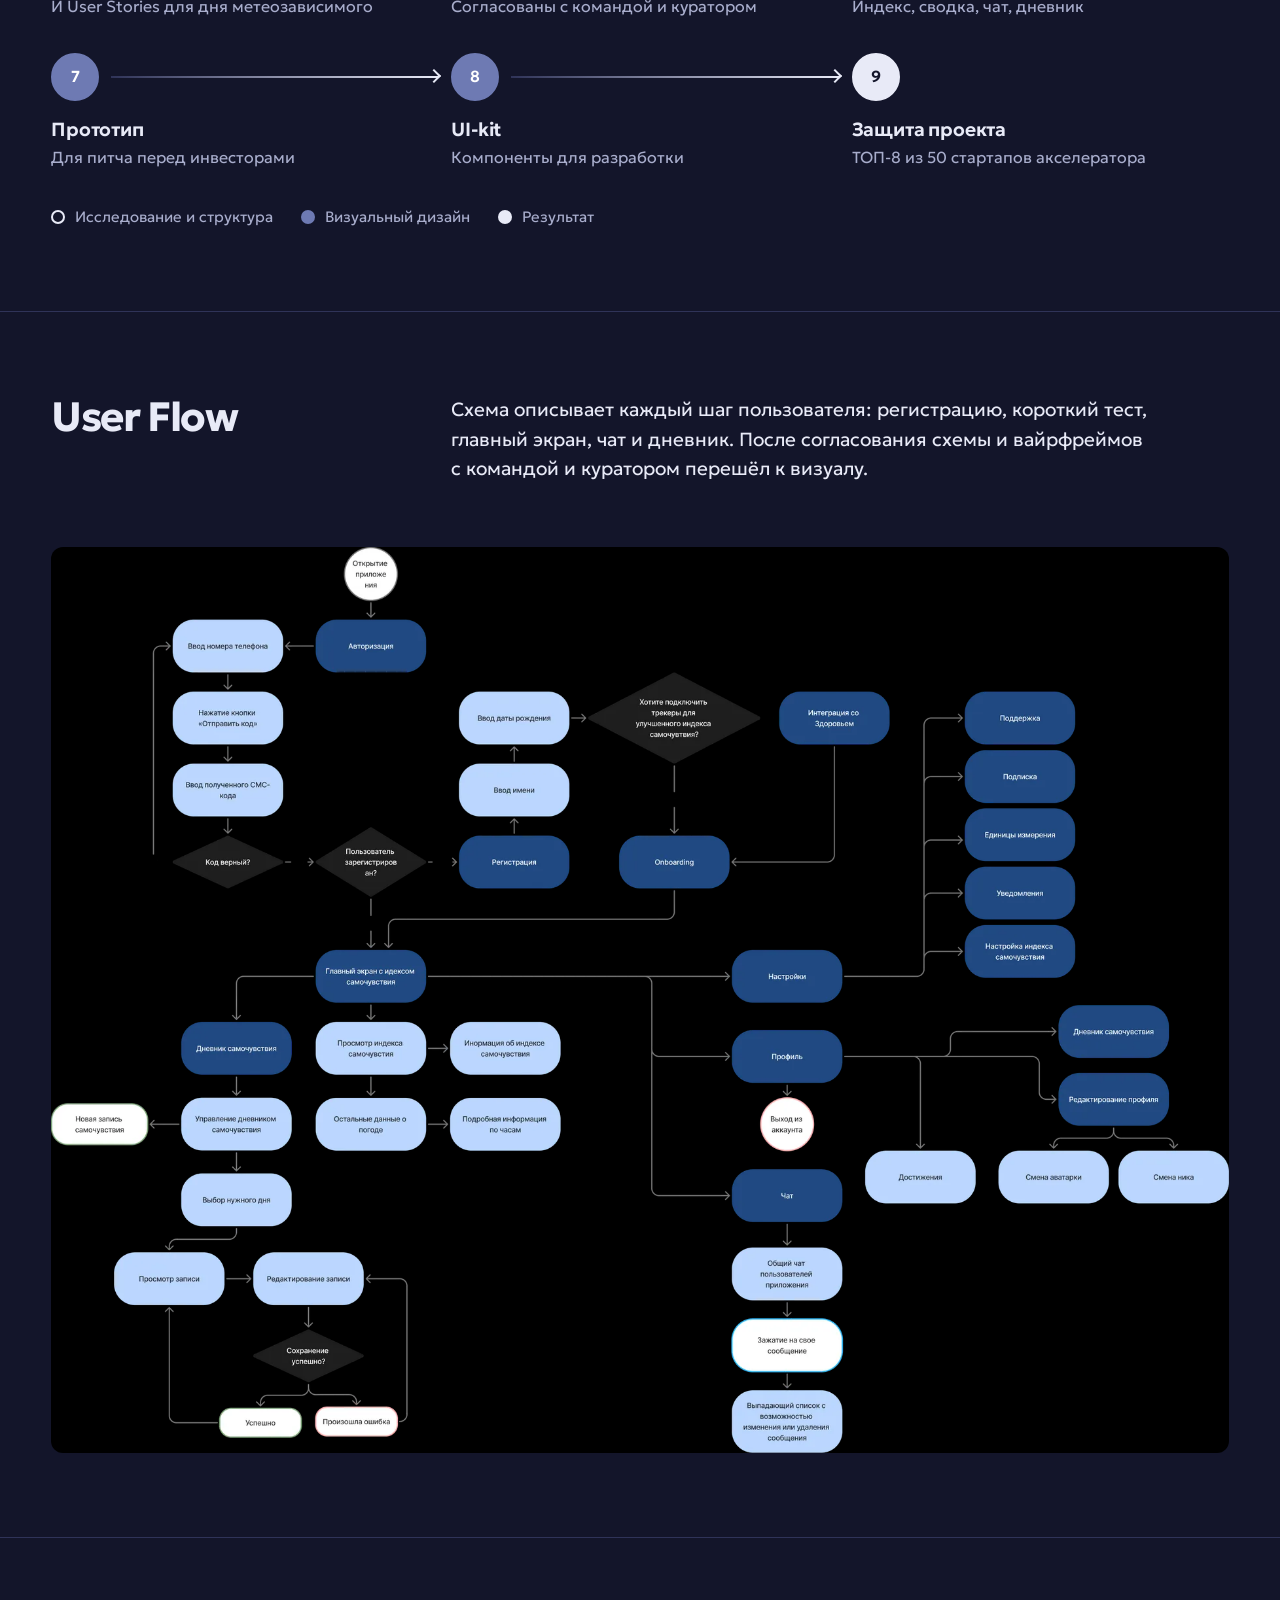
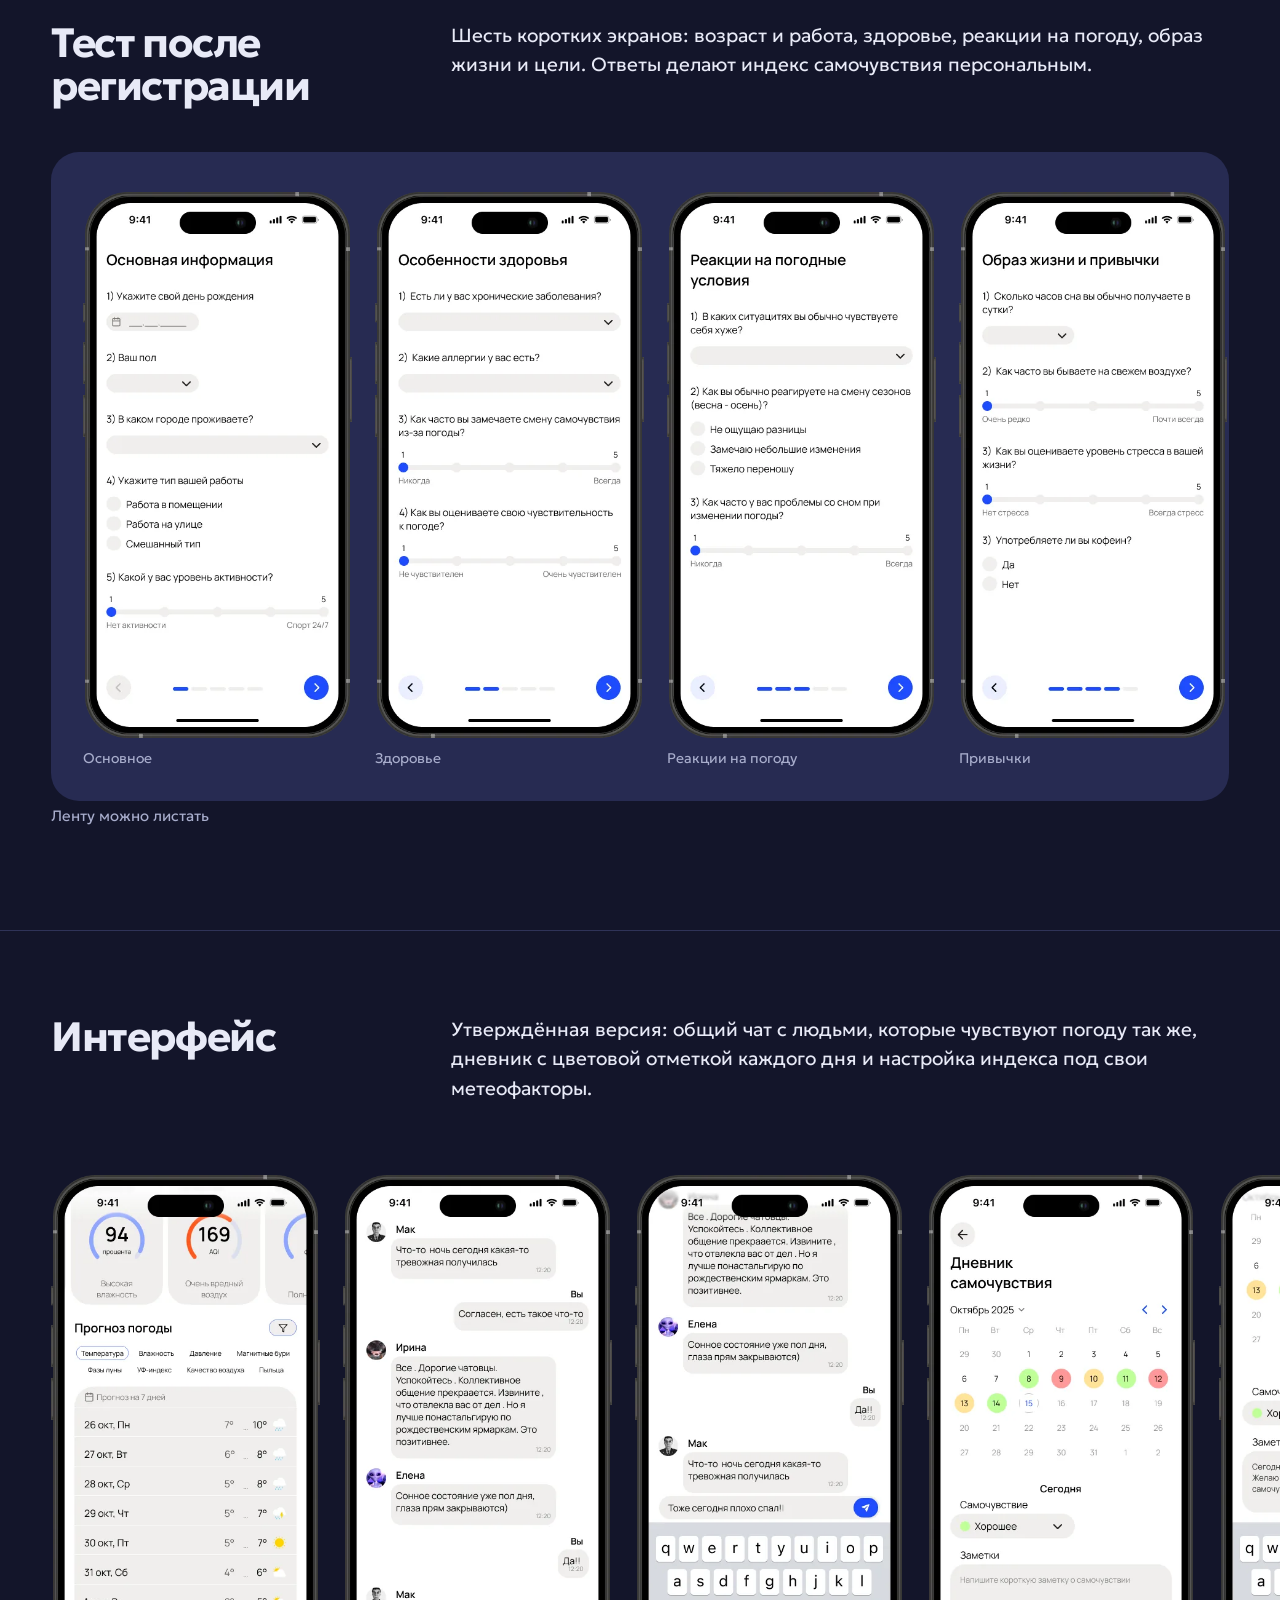
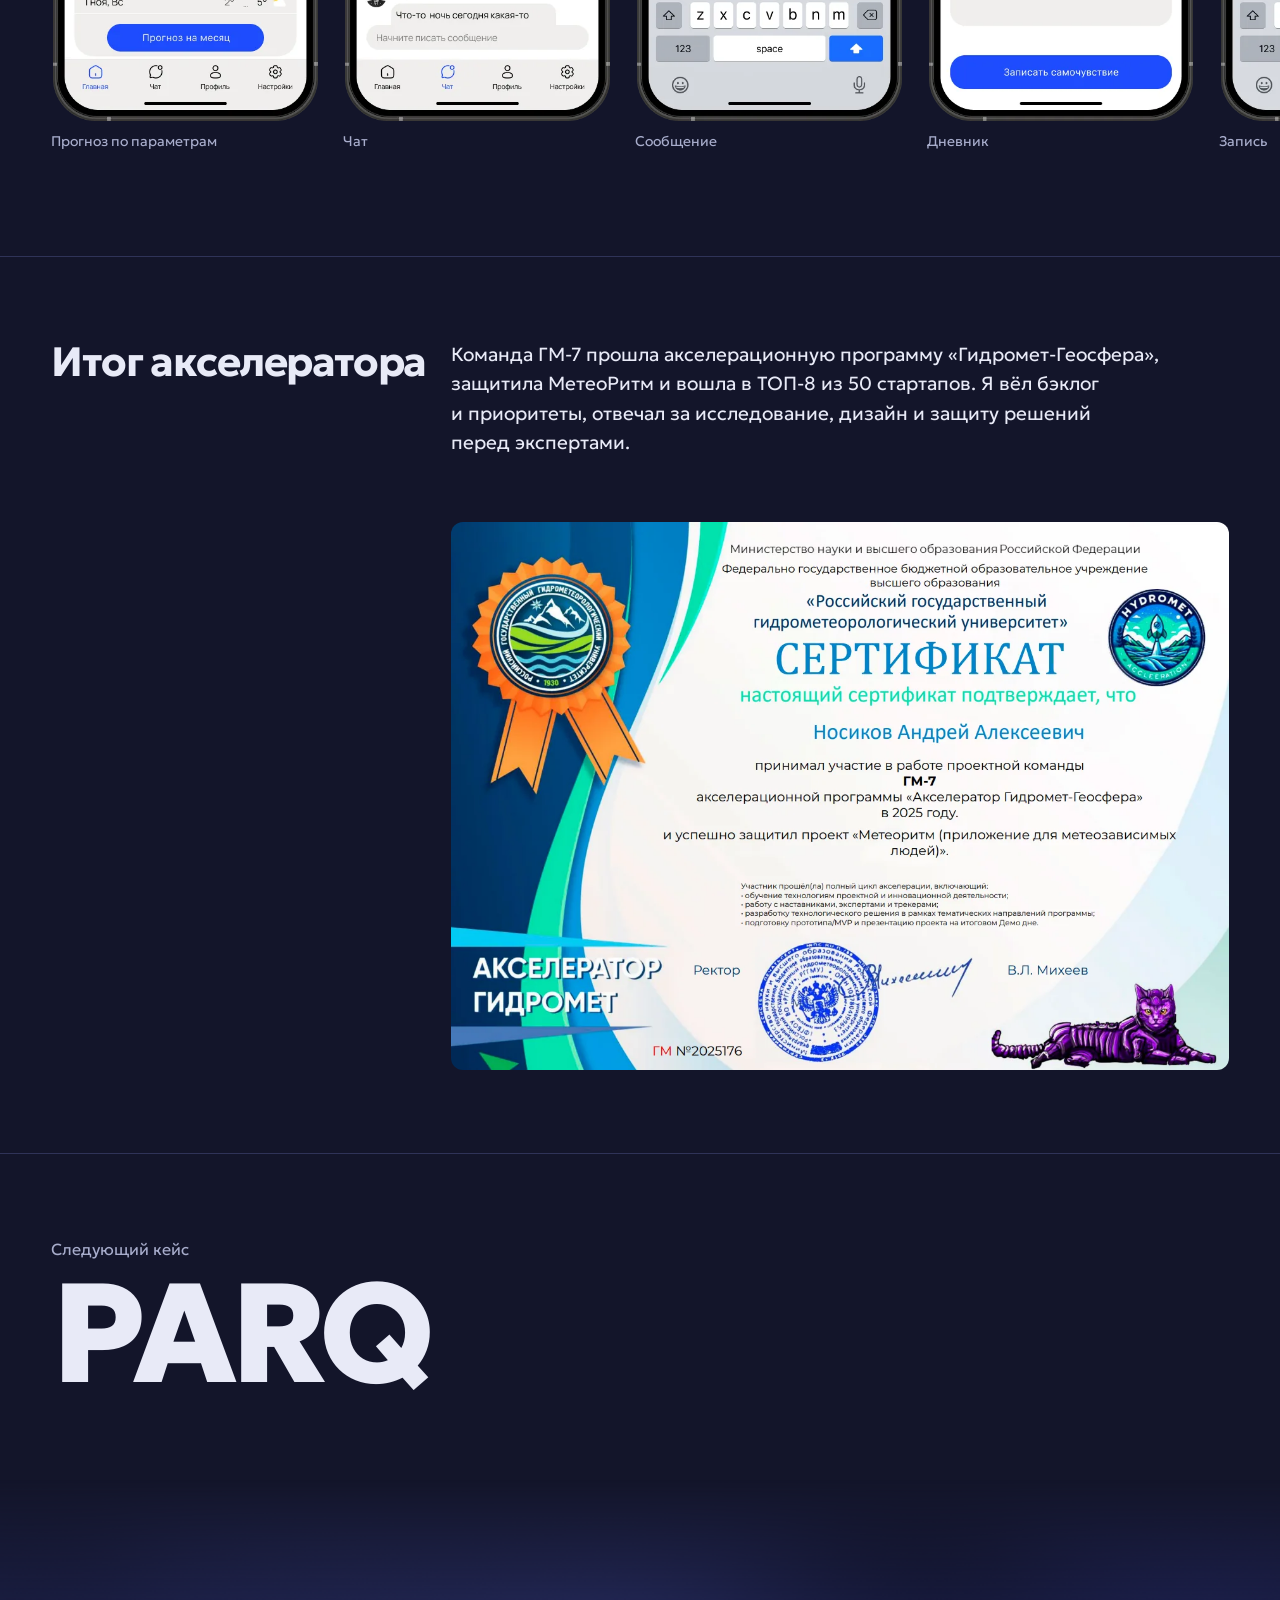
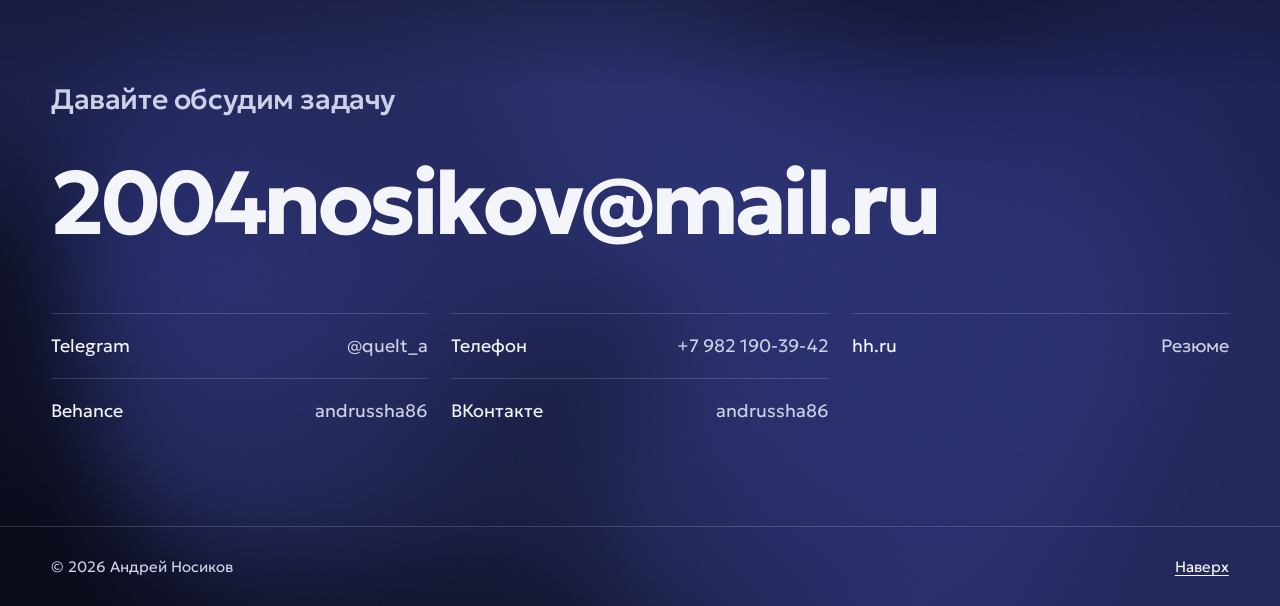
==== commit 9a4c862b: "сайт" ====
--- a/meteoritm.html
+++ b/meteoritm.html
@@ -33,7 +33,7 @@
   </div>
 </header>
 
-<main id="main">
+<main id="main" data-zoom>
   <section class="cs-hero wrap">
     <a class="back" href="index.html#work">Все проекты</a>
     <h1 class="cs-title" style="--em: 5.5">МетеоРитм</h1>
@@ -47,7 +47,7 @@
     </div>
   </section>
 
-  <div class="wrap"><figure class="cover"><img src="img/cover-meteo.webp" width="1536" height="1024" alt="Главный экран МетеоРитма на iPhone в руке"></figure></div>
+  <div class="wrap"><figure class="cover"><img src="img/cover-meteo.webp" width="2400" height="1600" alt="Главный экран и дневник самочувствия МетеоРитма на двух iPhone"></figure></div>
 
   <div class="screens" role="region" aria-label="Главный экран МетеоРитма" tabindex="0">
     <figure><img src="img/mr-s1.webp" width="437" height="888" alt="Индекс самочувствия и краткая сводка" loading="lazy"><figcaption>Индекс самочувствия</figcaption></figure>
--- a/style.css
+++ b/style.css
@@ -337,8 +337,38 @@
 .modal--img { width: min(920px, calc(100vw - 2 * var(--gutter))); }
 .modal--img img { width: 100%; border-radius: var(--r-sm); }
 .modal--img p { color: var(--muted); font-size: 16px; margin: 16px 0 0; }
+/* Просмотр картинок кейса крупно */
+main[data-zoom] figure img { cursor: zoom-in; }
+.lightbox {
+  width: 100vw; height: 100dvh; max-width: none; max-height: none; margin: 0; padding: 0; border: 0;
+  background: transparent; color: var(--on-night); overflow: hidden;
+}
+.lightbox::backdrop { background: rgb(8 9 22 / .92); backdrop-filter: blur(6px); }
+.lightbox__stage {
+  position: absolute; inset: 72px var(--gutter) 64px; overflow: auto; overscroll-behavior: contain;
+  display: flex; align-items: center; justify-content: center;
+}
+.lightbox__stage img { max-width: 100%; max-height: 100%; width: auto; height: auto; flex: none; border-radius: var(--r-sm); cursor: zoom-in; }
+.lightbox.is-zoomed .lightbox__stage { display: block; }
+.lightbox.is-zoomed .lightbox__stage img { max-width: none; max-height: none; margin: 0 auto; cursor: zoom-out; }
+.lightbox__cap {
+  position: absolute; left: var(--gutter); right: var(--gutter); bottom: 0; height: 64px; margin: 0; max-width: none;
+  display: flex; align-items: center; justify-content: center; gap: 16px; font-size: 15px; text-align: center;
+}
+.lightbox__cap small { color: var(--on-night-muted); font-size: 14px; font-variant-numeric: tabular-nums; }
+.lightbox .close { position: absolute; border-color: var(--on-night); color: var(--on-night); background: rgb(8 9 22 / .5); }
+.lightbox .close:hover { background: var(--on-night); color: var(--night); }
+.lightbox__close { top: 16px; right: var(--gutter); }
+.lightbox__nav { top: 50%; translate: 0 -50%; width: 48px; height: 48px; }
+.lightbox__prev { left: 12px; }
+.lightbox__next { right: 12px; }
+@media (max-width: 720px) {
+  .lightbox__nav { top: auto; bottom: 8px; translate: none; }
+  .lightbox__cap { padding-inline: 56px; }
+}
 @media (prefers-reduced-motion: no-preference) {
   .modal[open] { animation: pop .28s cubic-bezier(.2,.7,.1,1); }
+  .lightbox[open] .lightbox__stage img { animation: pop .24s cubic-bezier(.2,.7,.1,1); }
   @keyframes pop { from { opacity: 0; transform: translateY(16px) scale(.98); } }
 }
 
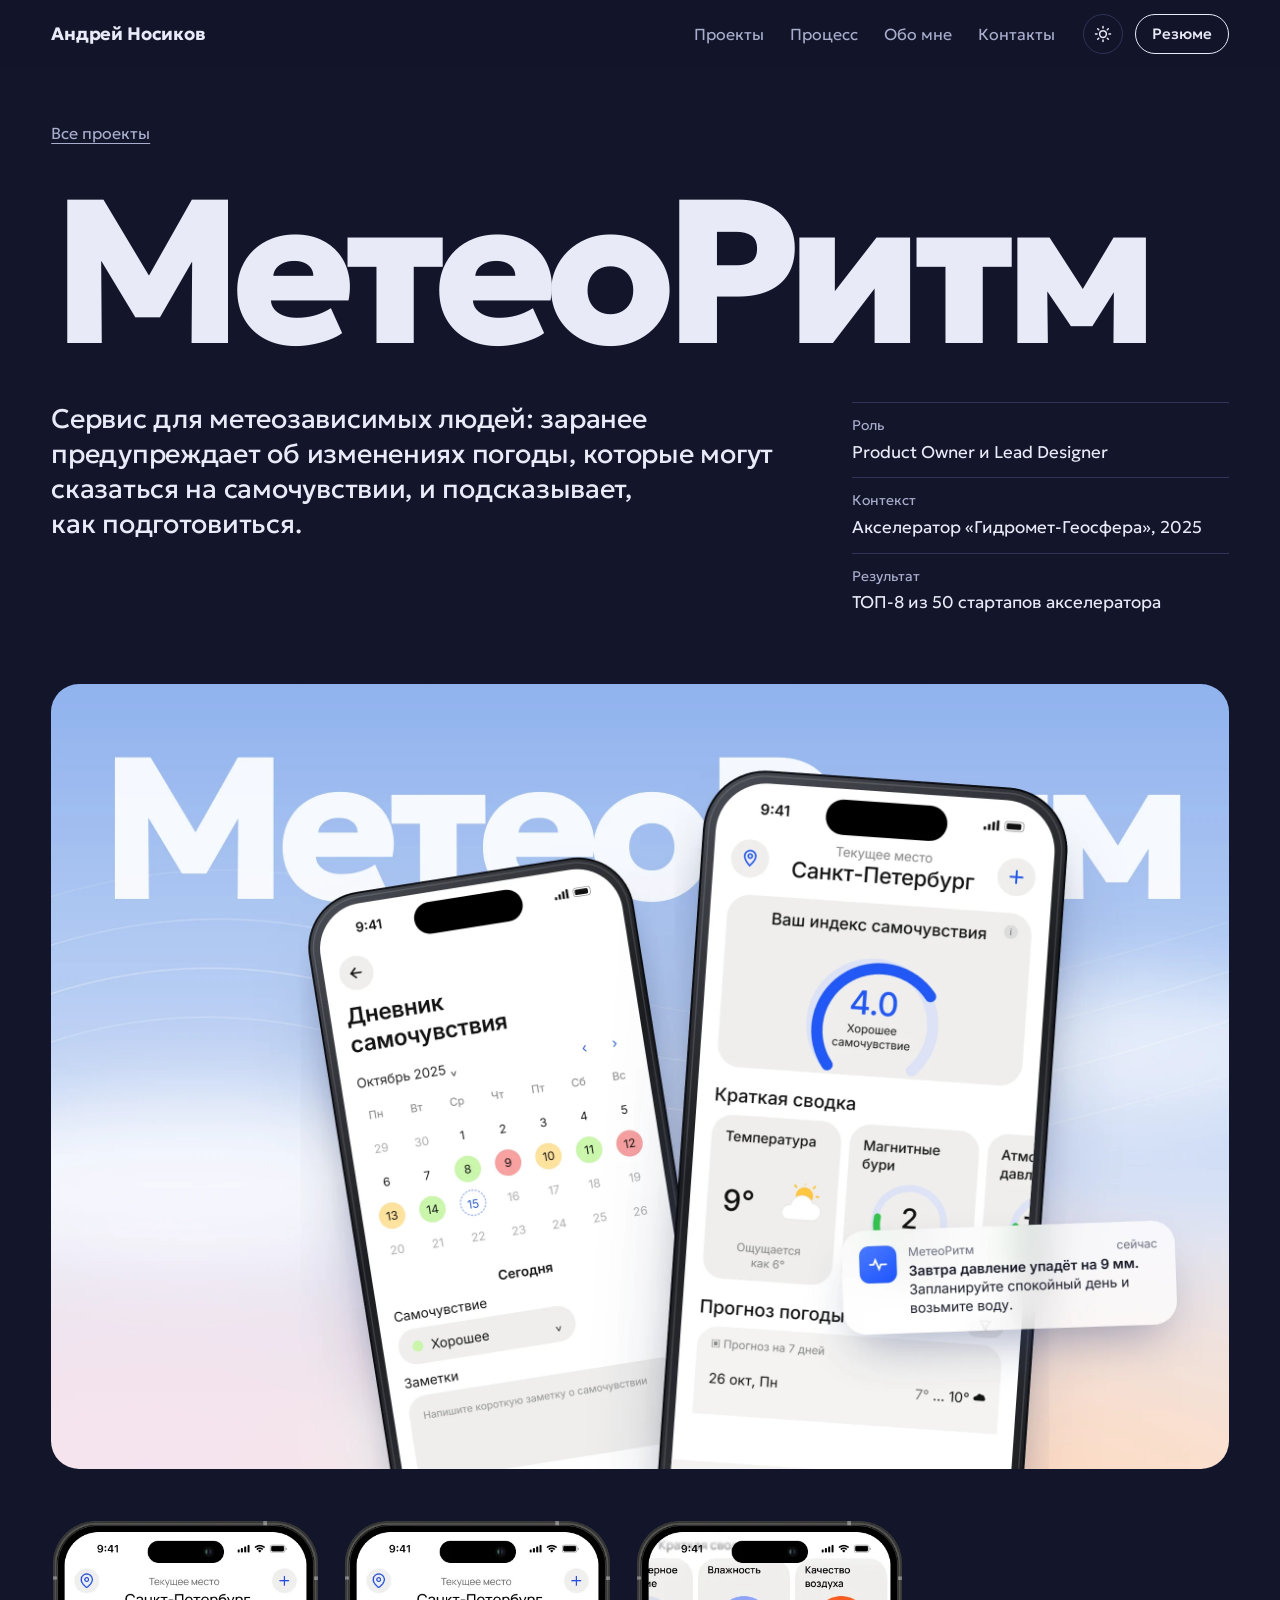
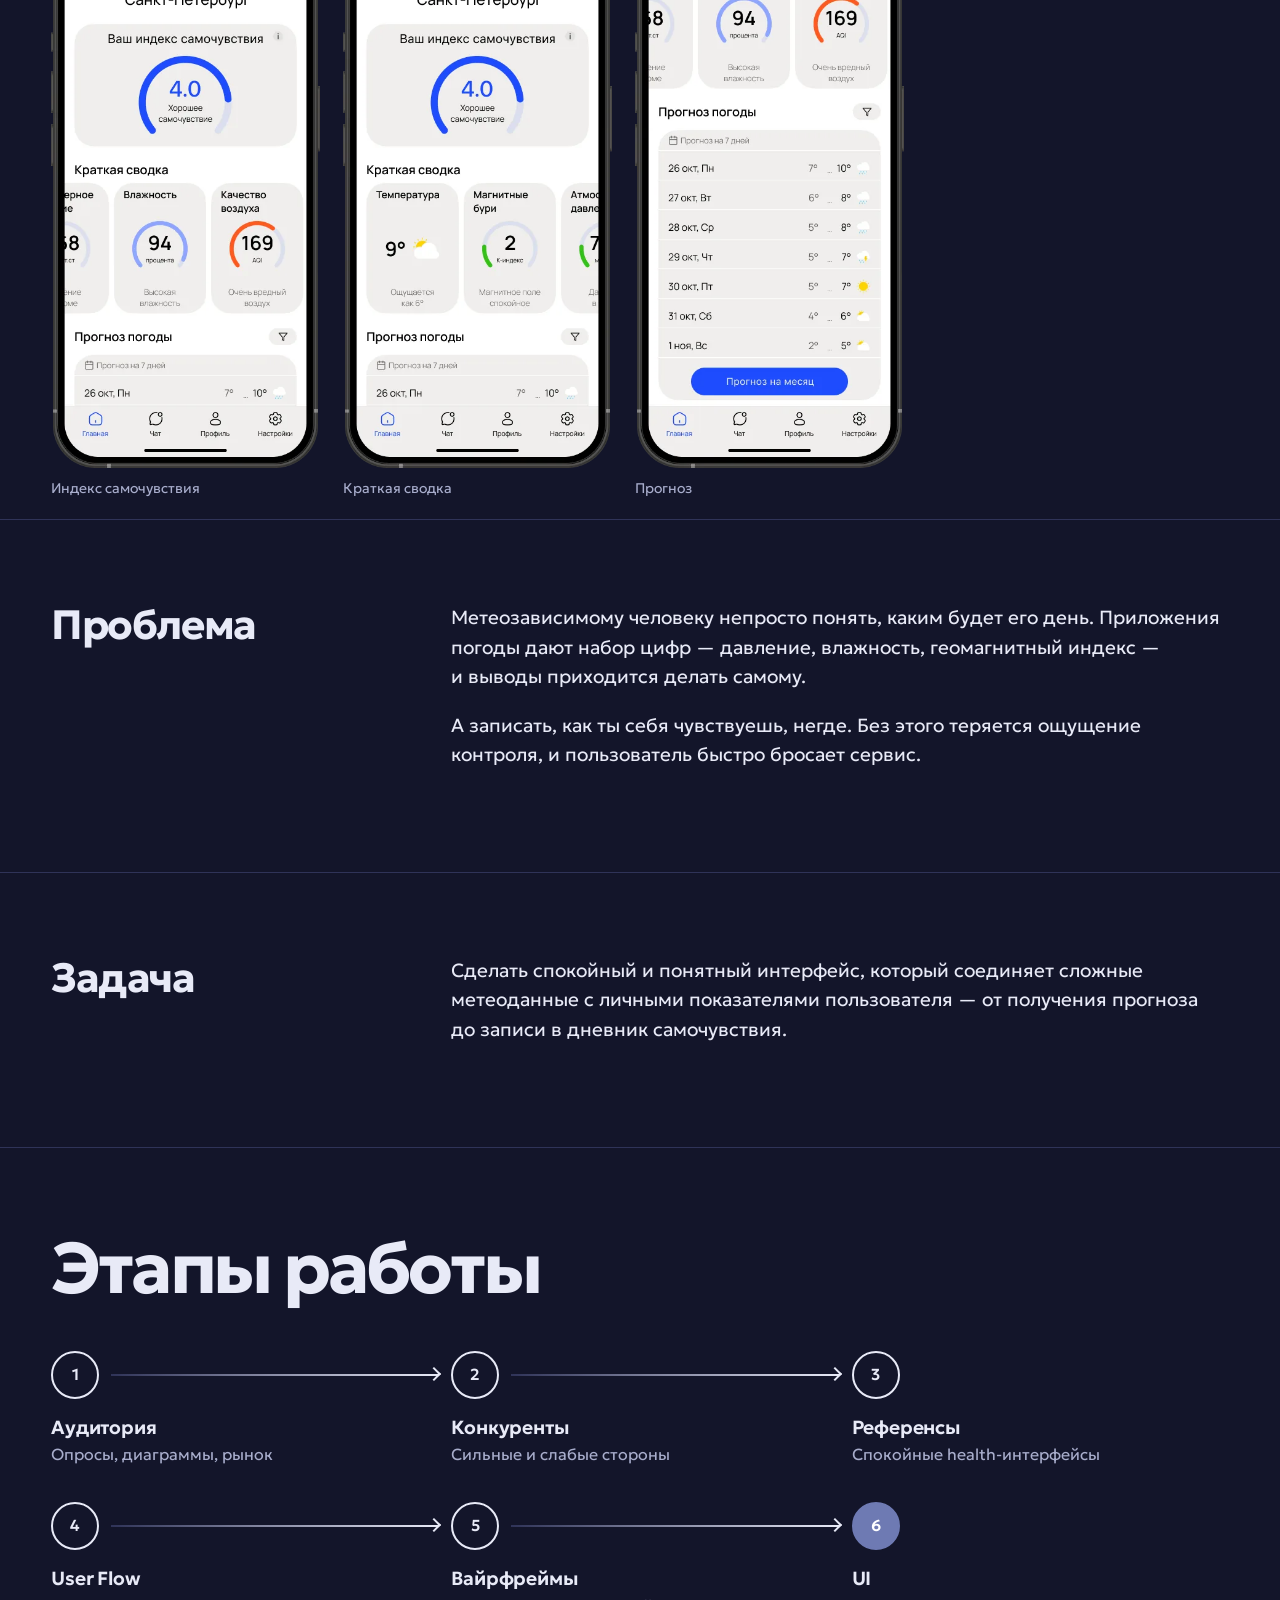
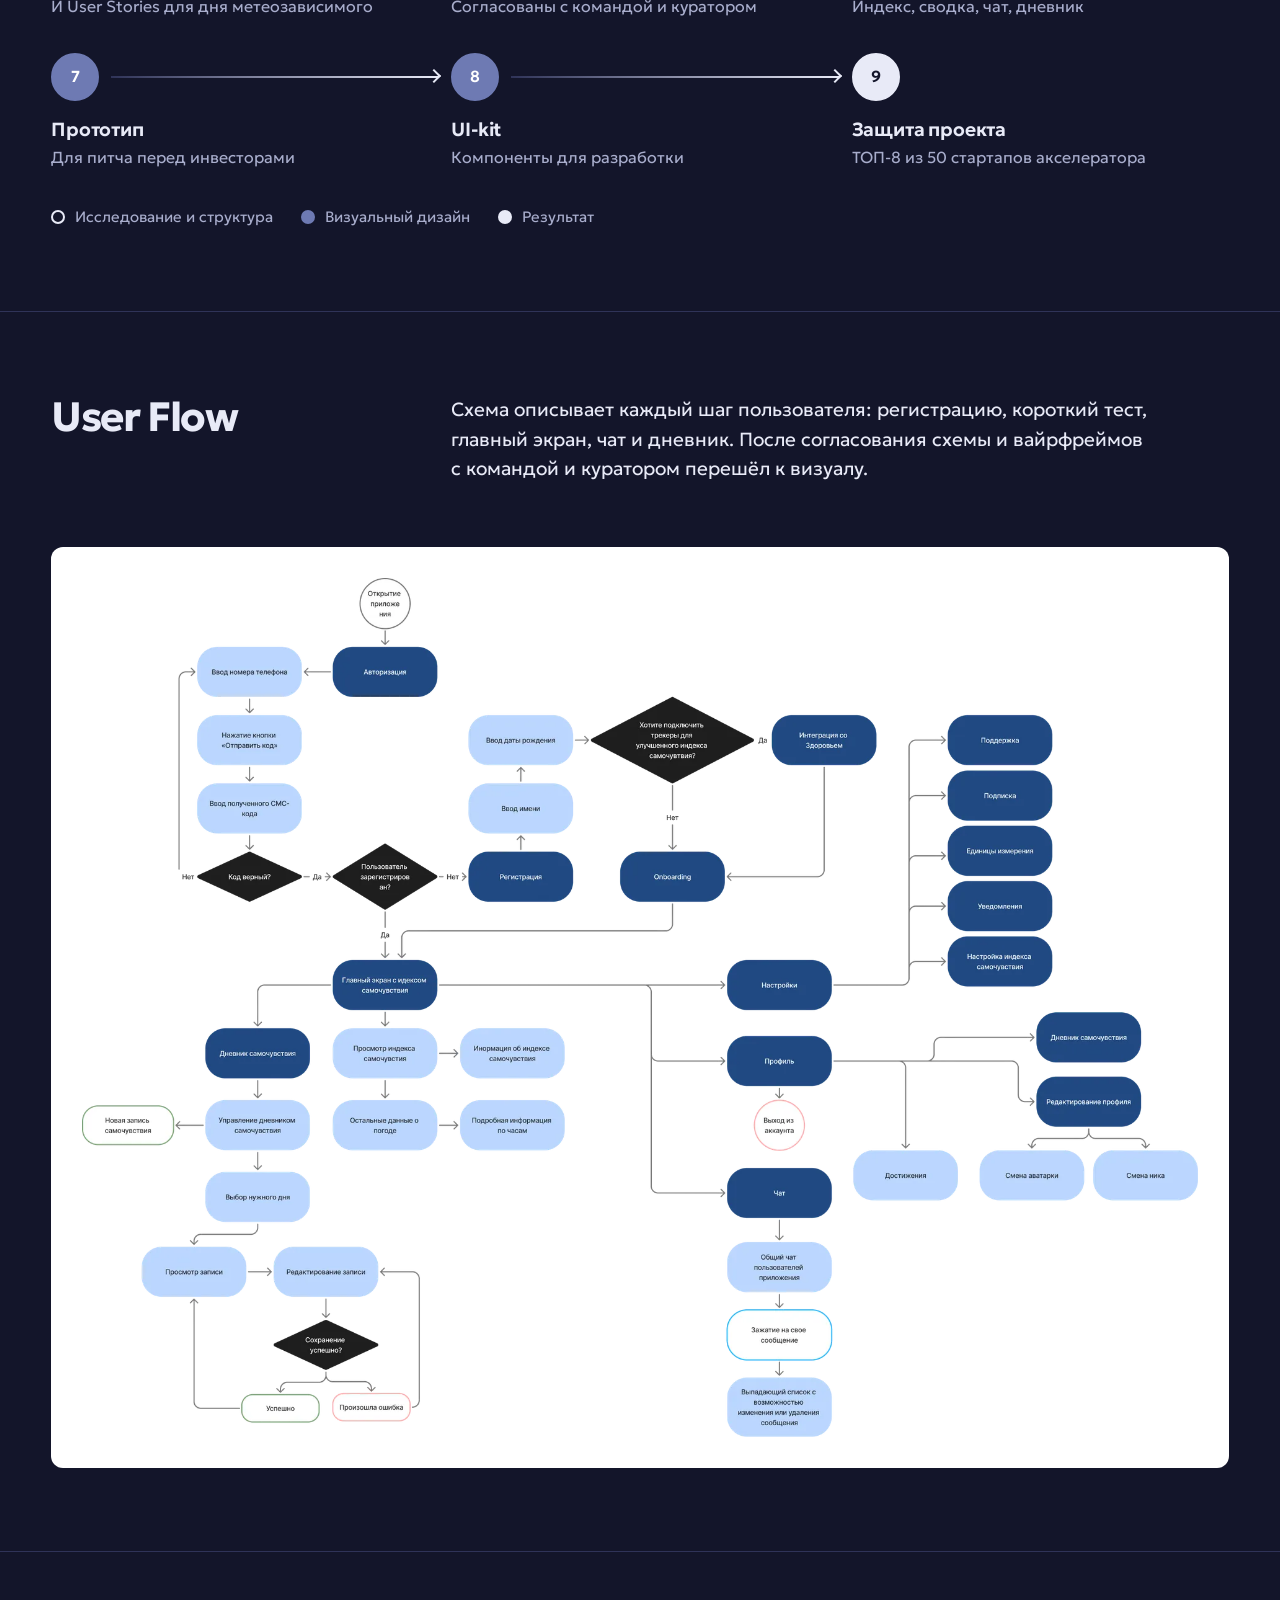
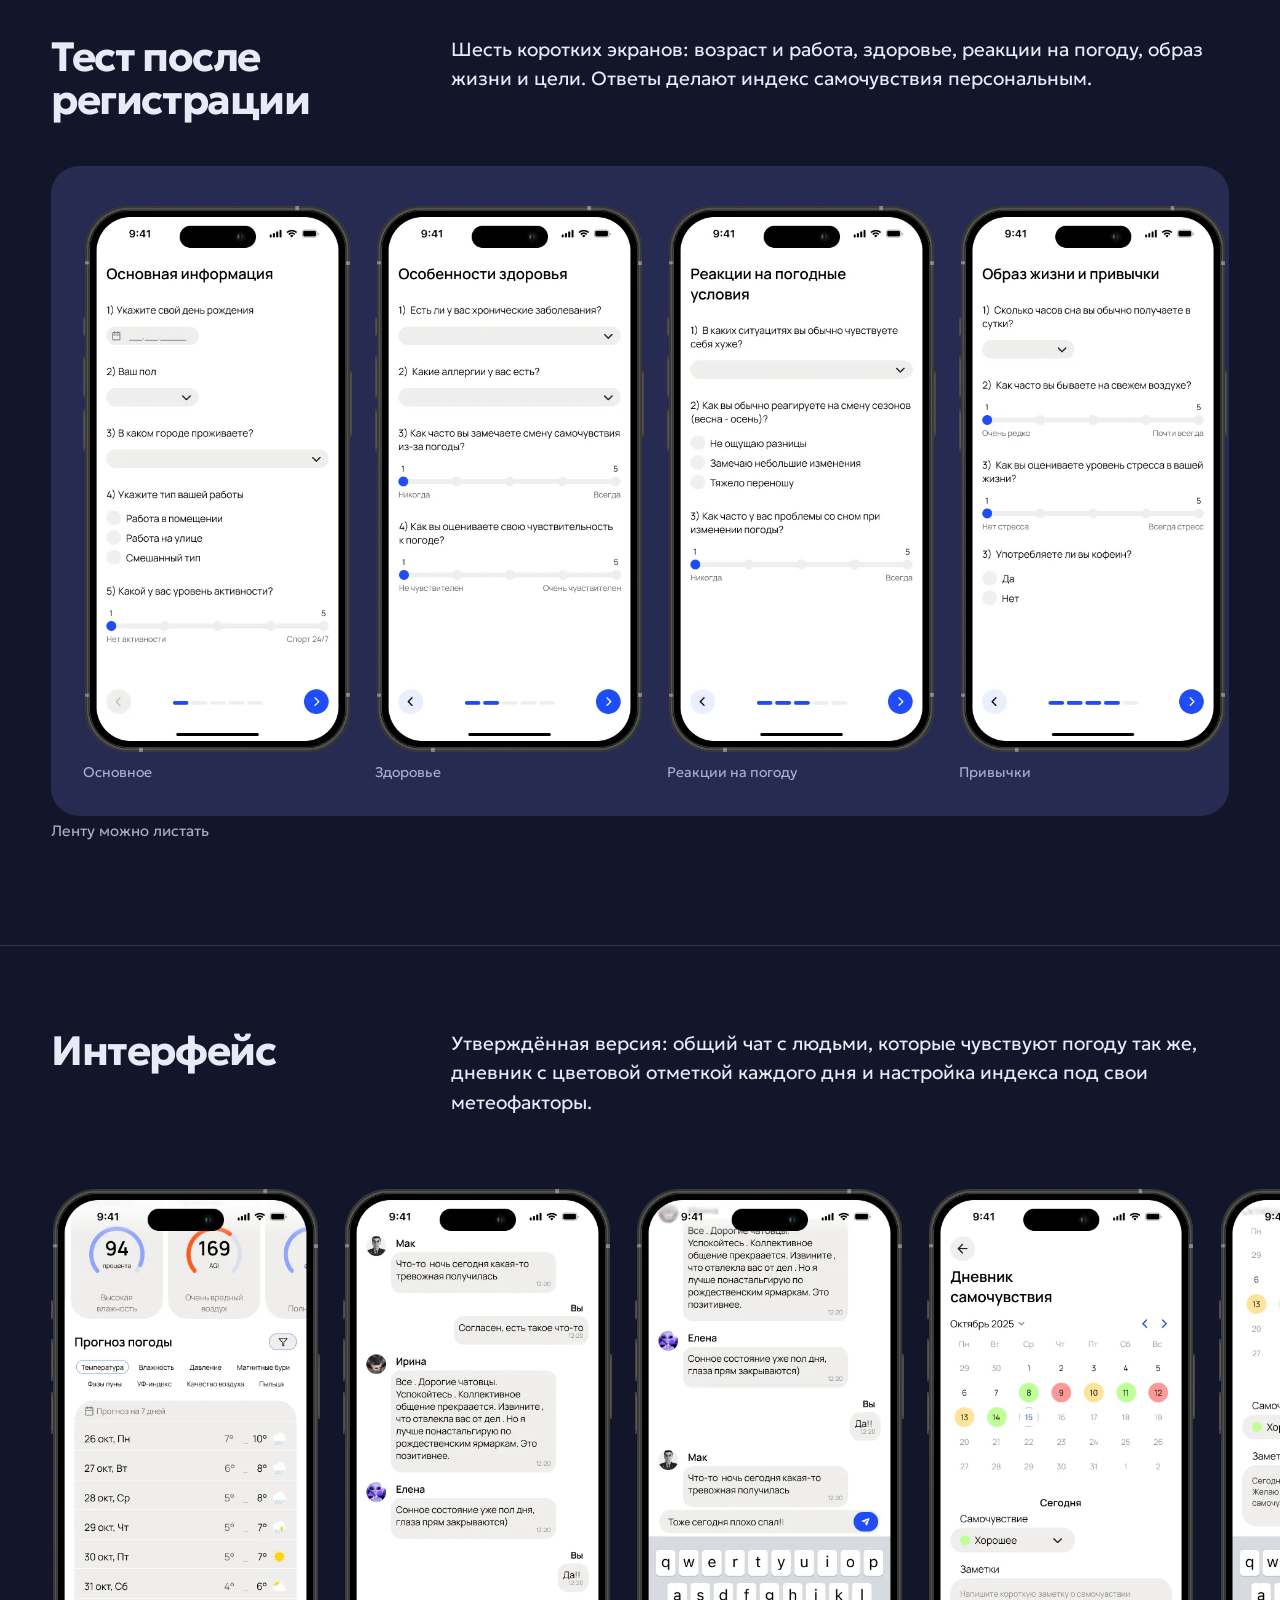
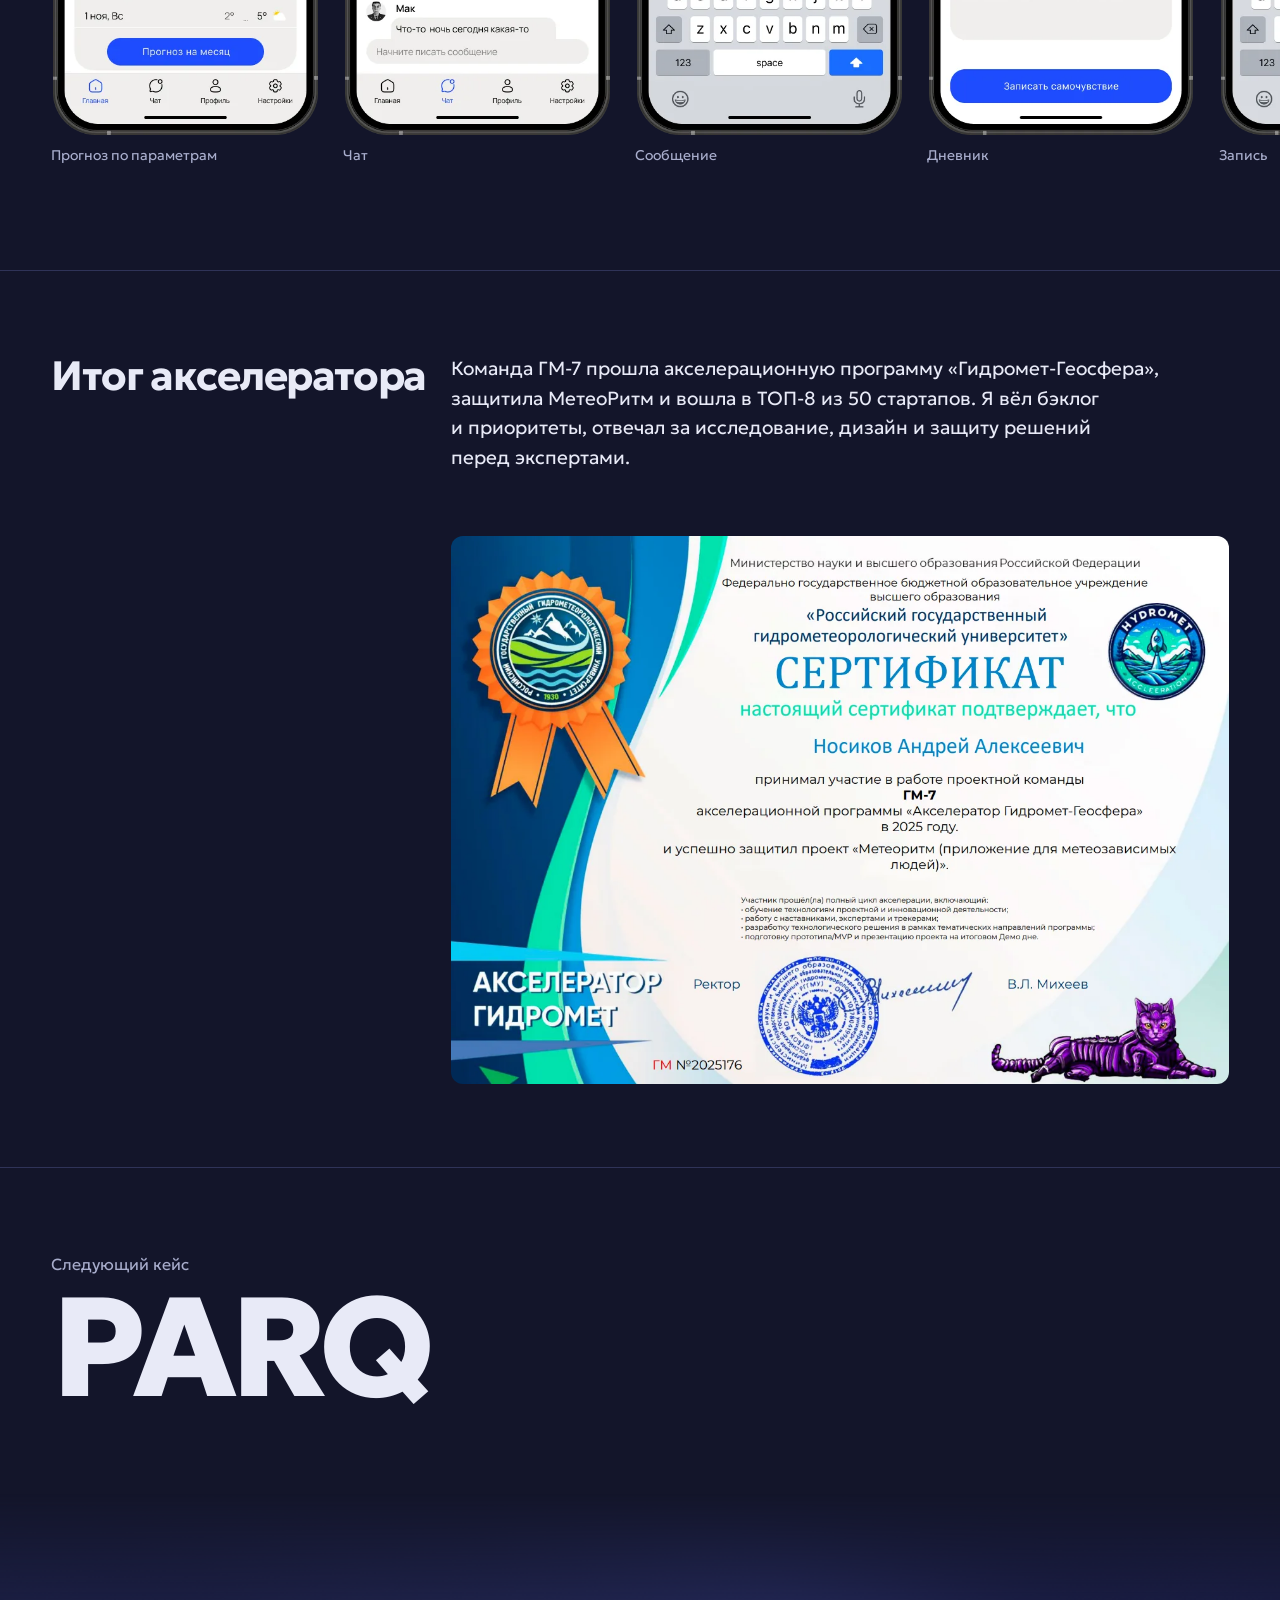
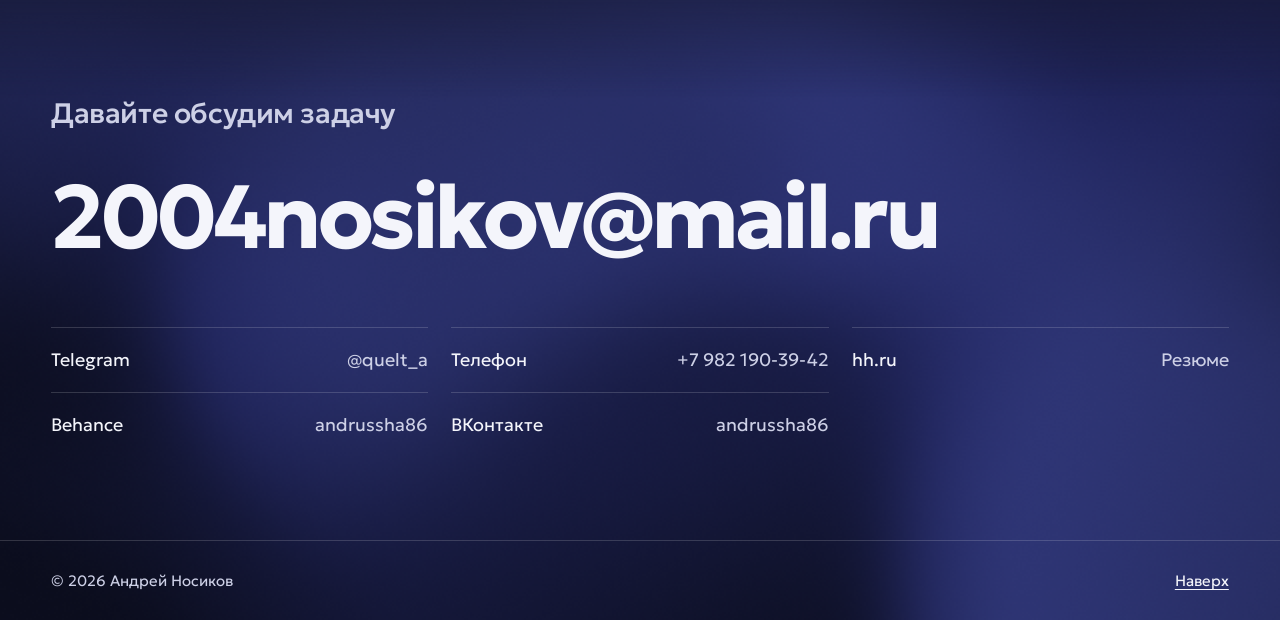
==== commit 4b116a22: "add photos" ====
--- a/meteoritm.html
+++ b/meteoritm.html
@@ -95,7 +95,7 @@
       <h2 class="c-label">User Flow</h2>
       <div class="cs-text c-body"><p>Схема описывает каждый шаг пользователя: регистрацию, короткий тест, главный экран, чат и дневник. После согласования схемы и вайрфреймов с командой и куратором перешёл к визуалу.</p></div>
     </div>
-    <figure class="fig fig--dark"><img src="img/mr-flow.webp" width="1800" height="1385" alt="User Flow МетеоРитма" loading="lazy"></figure>
+    <figure class="fig fig--white"><img src="img/mr-flow.webp" width="1800" height="1385" alt="User Flow МетеоРитма" loading="lazy"></figure>
   </section>
 
   <section class="cs-block">
--- a/style.css
+++ b/style.css
@@ -294,6 +294,8 @@
 .fig img { border-radius: var(--r-sm); background: var(--surface); width: 100%; }
 .fig figcaption { color: var(--muted); font-size: 15px; margin-top: 12px; }
 .fig--dark img { background: #000; }
+/* схемы с прозрачным фоном (User Flow) — на белой подложке с полями */
+.fig--white img, .lightbox.is-white .lightbox__stage img { background: #fff; box-sizing: border-box; padding: clamp(12px, 2.4vw, 32px); }
 
 /* Лента экранов: левый край совпадает с сеткой */
 .screens {
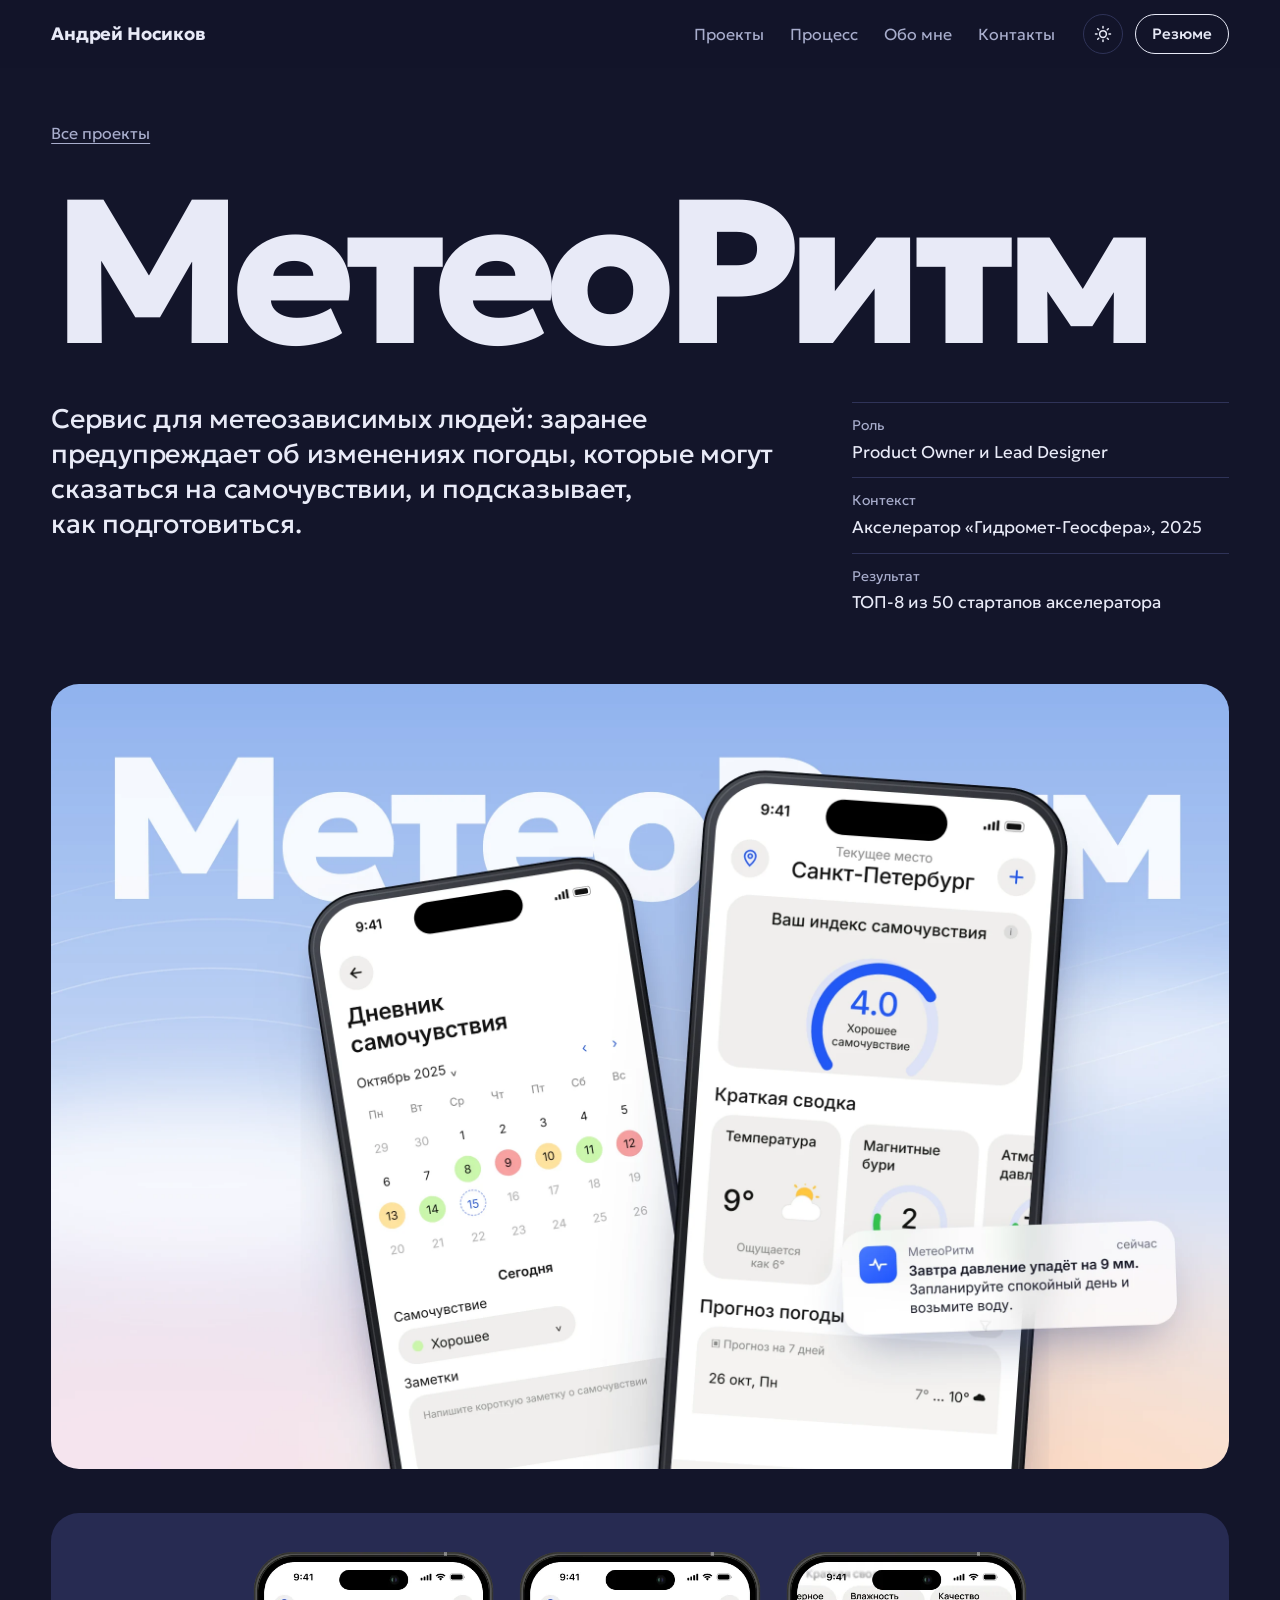
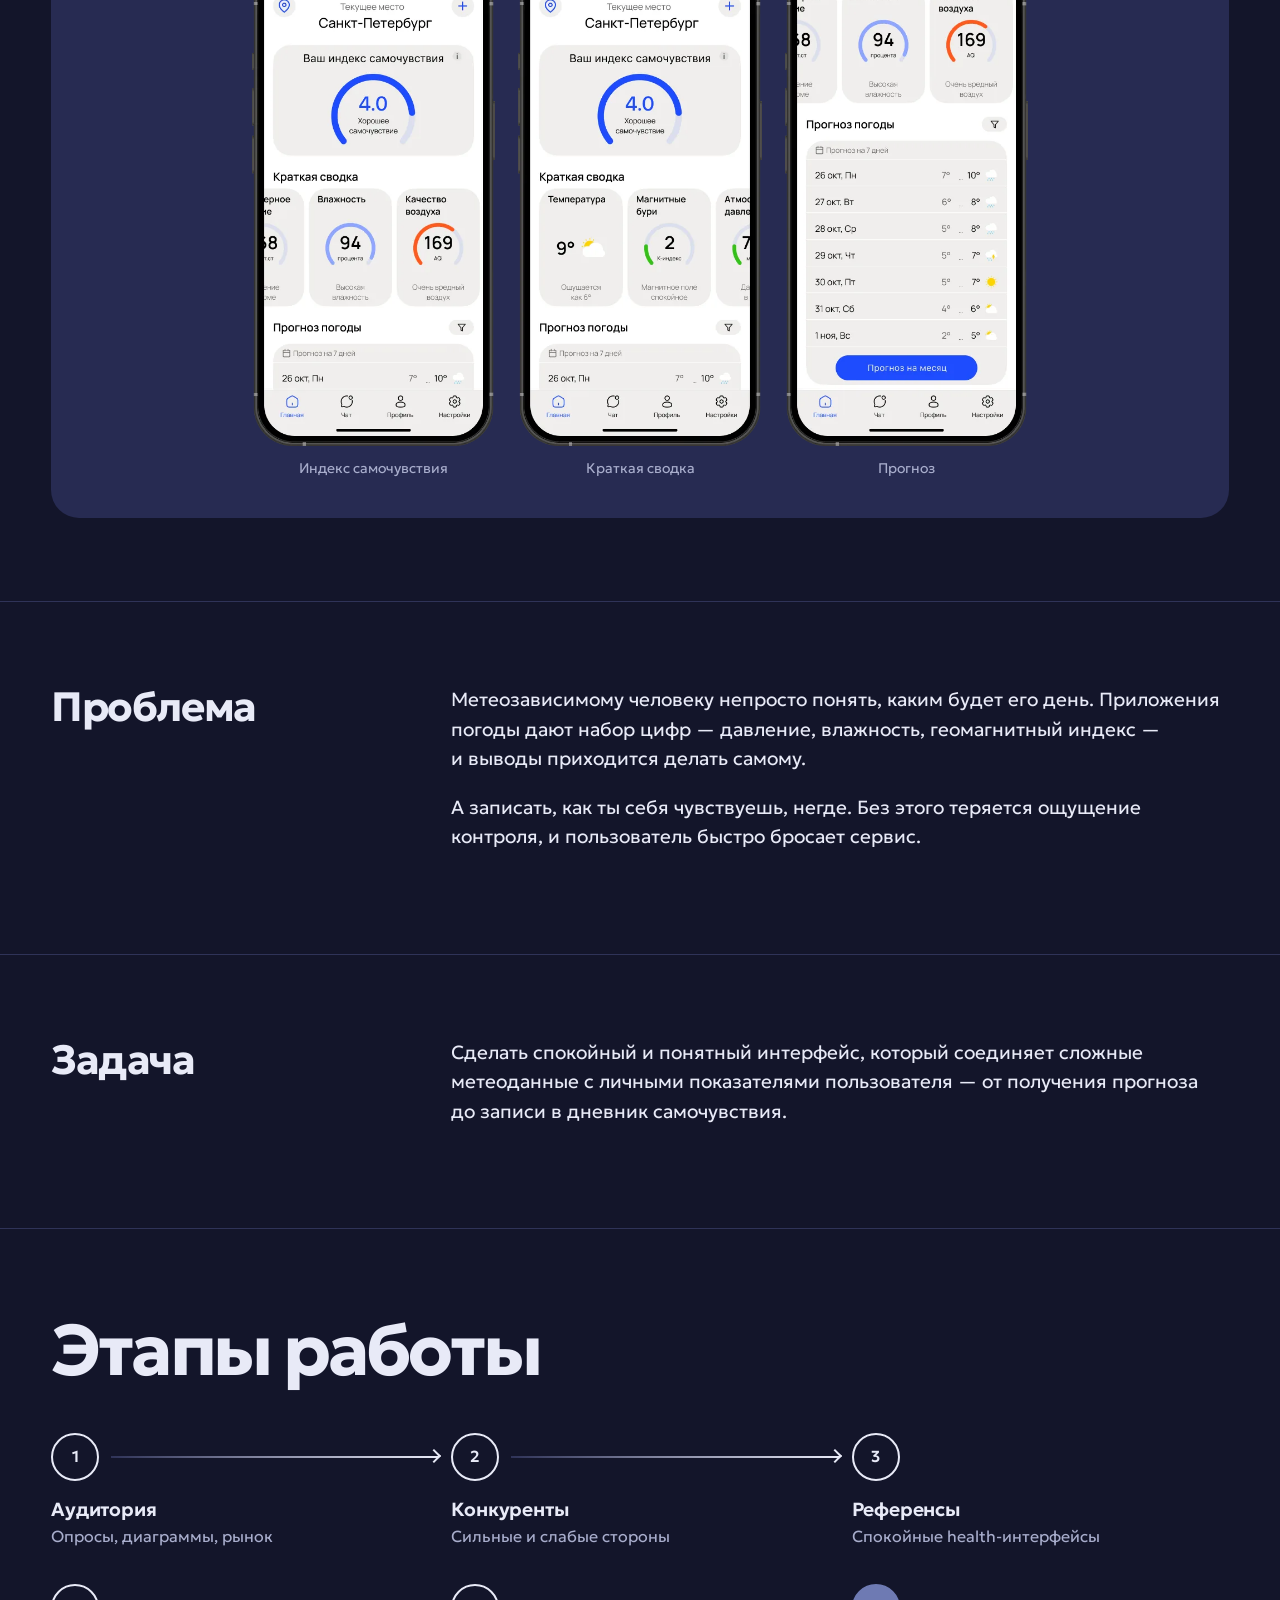
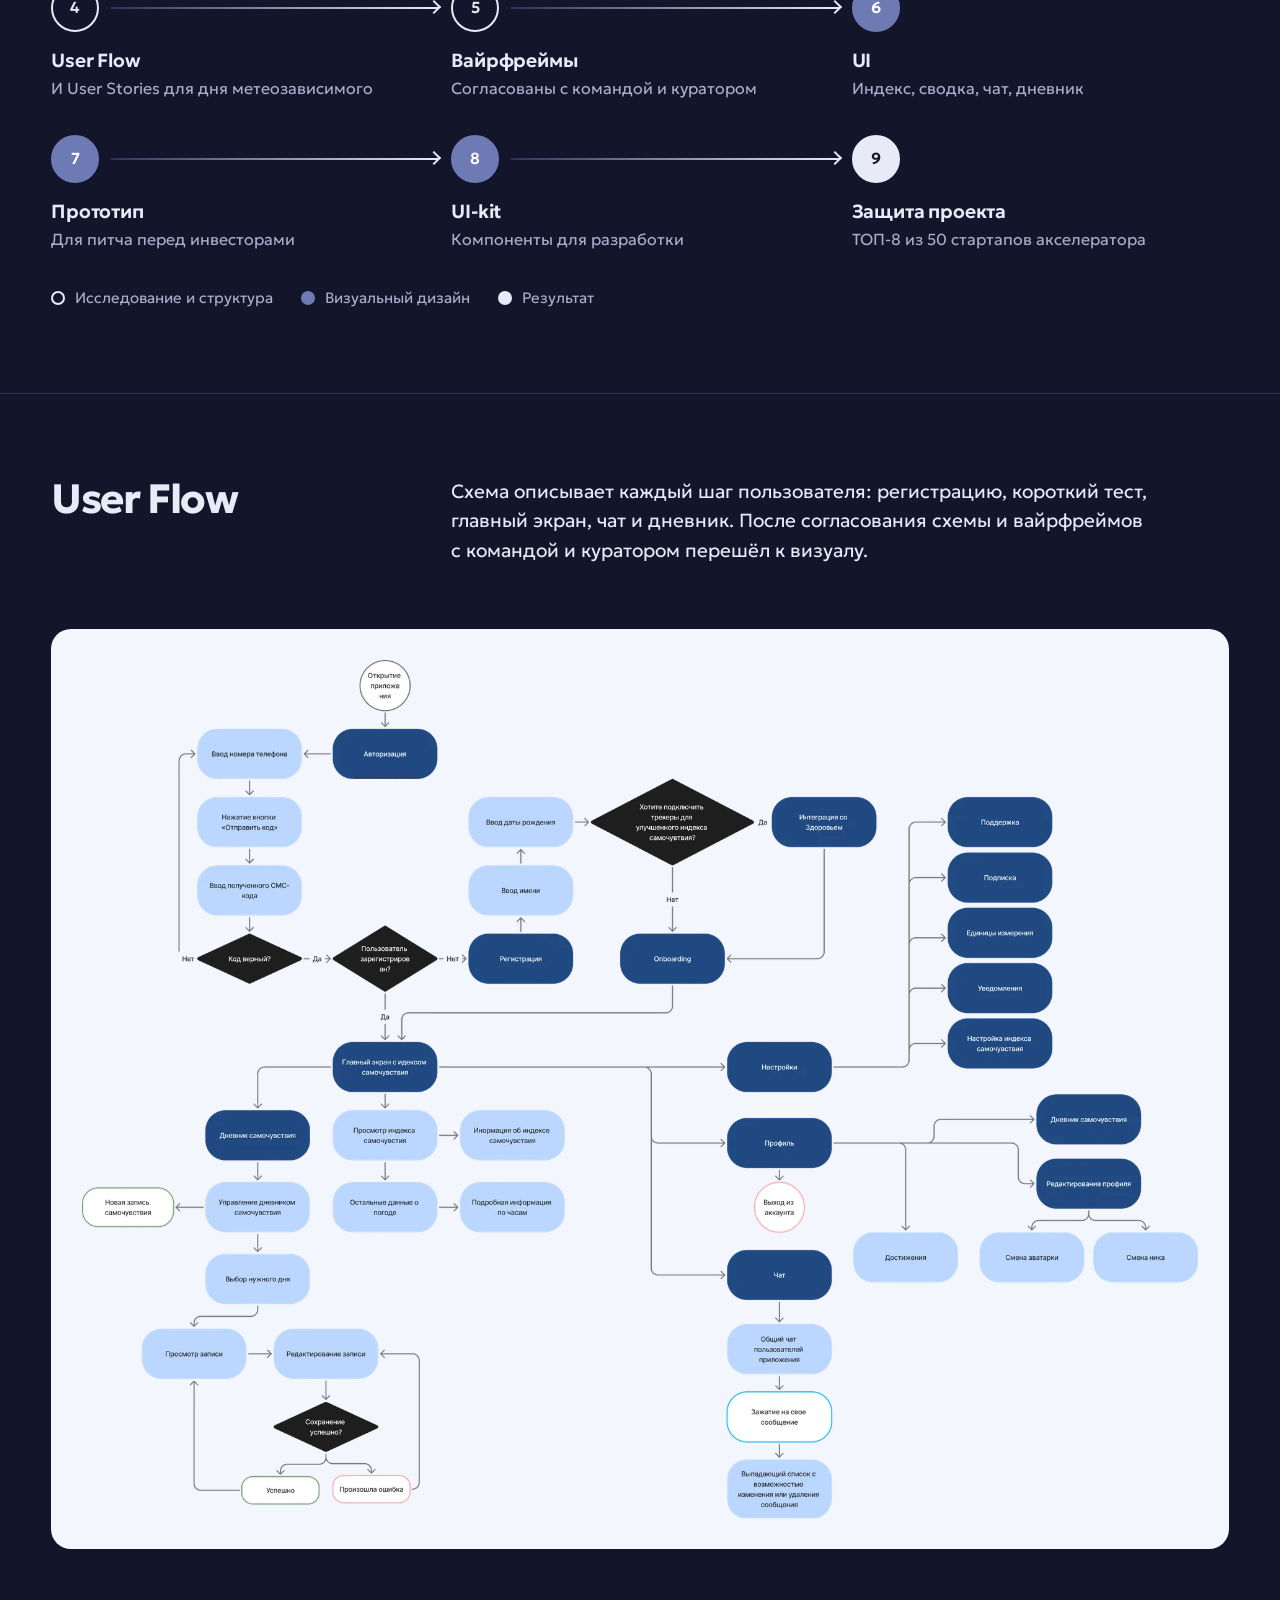
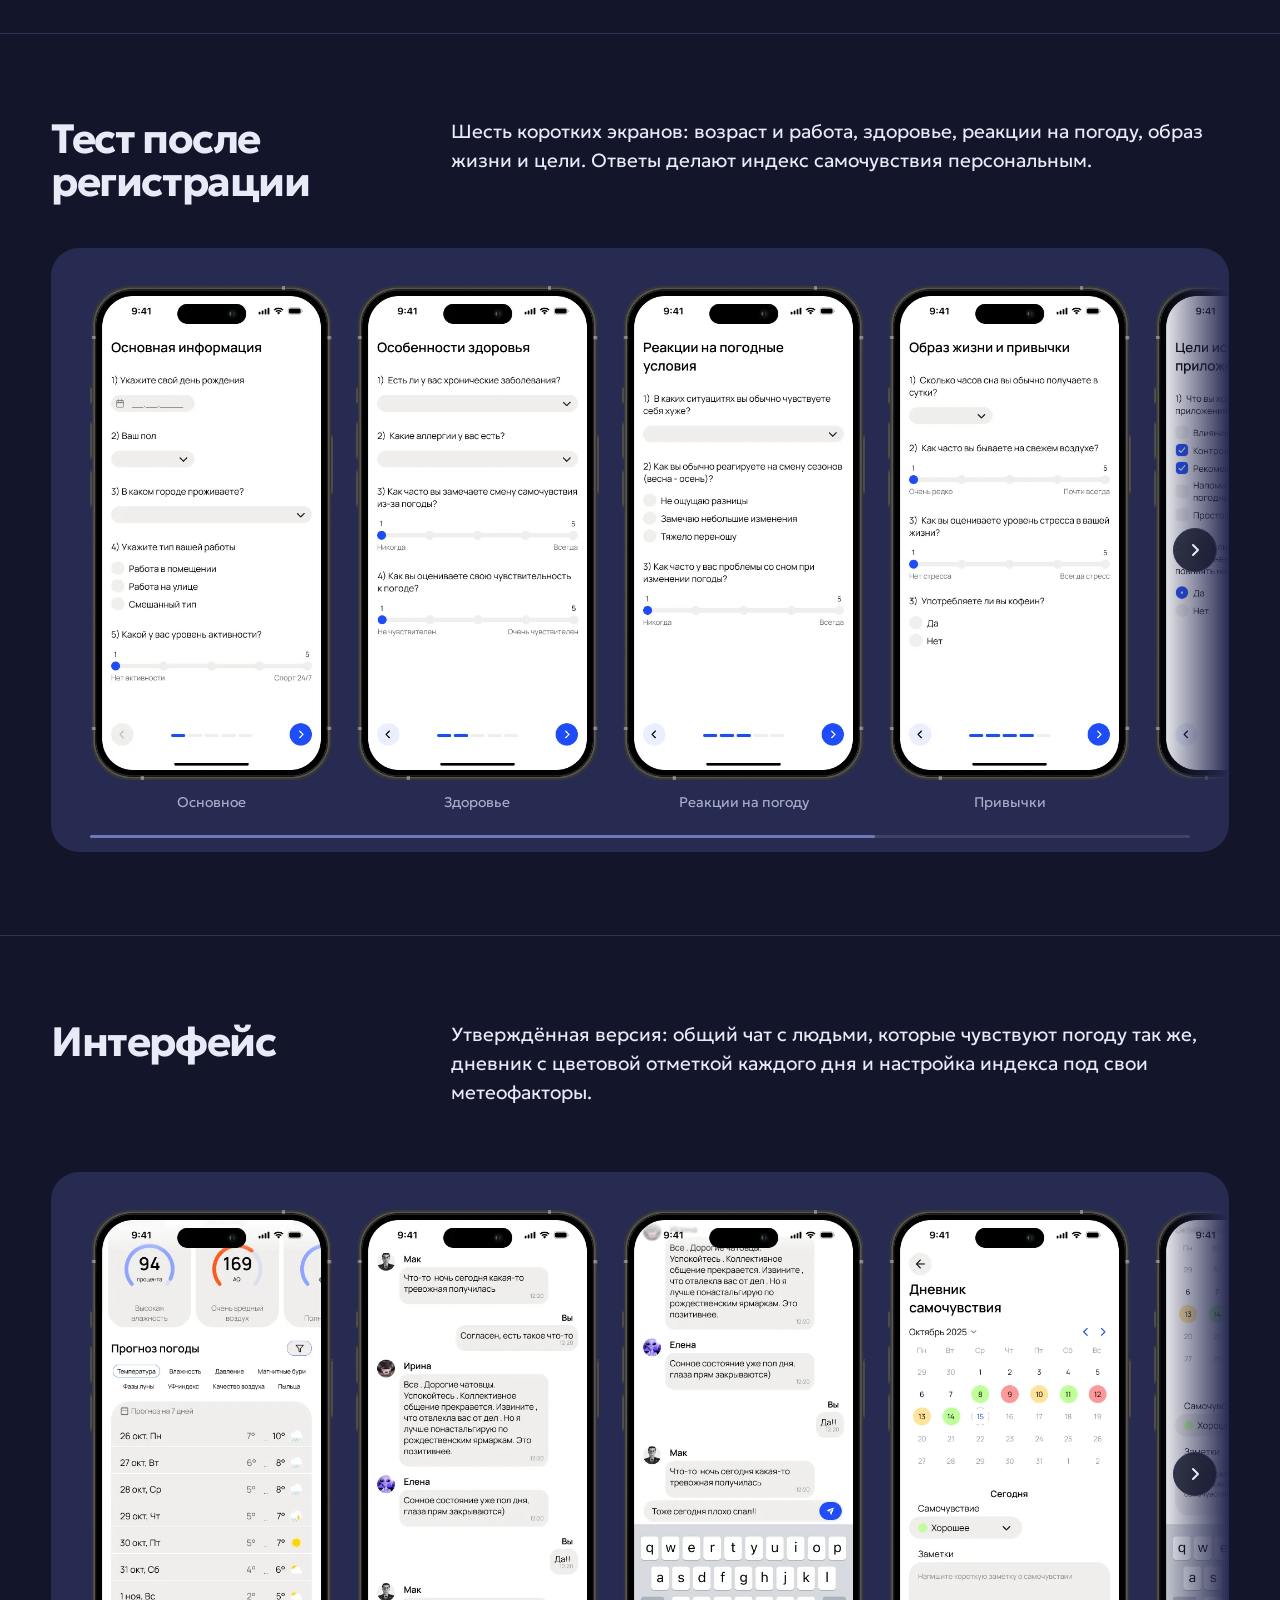
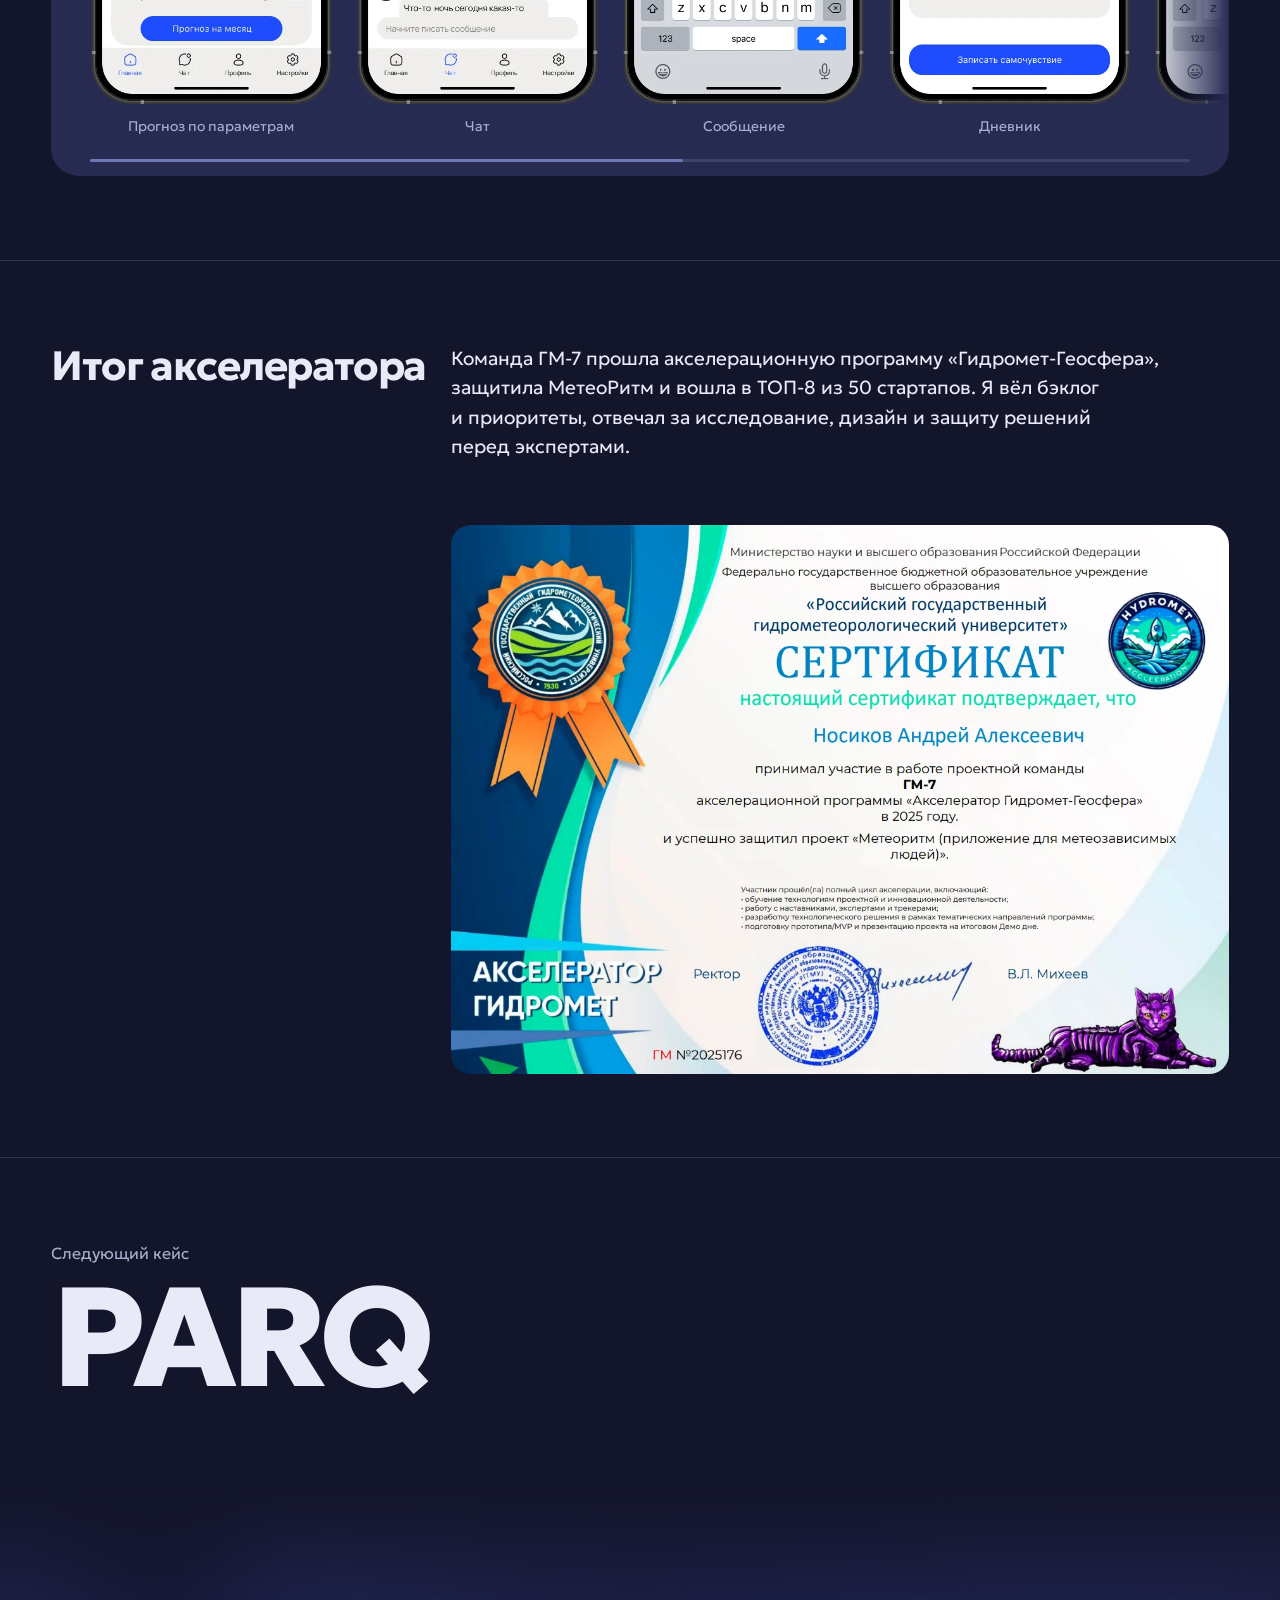
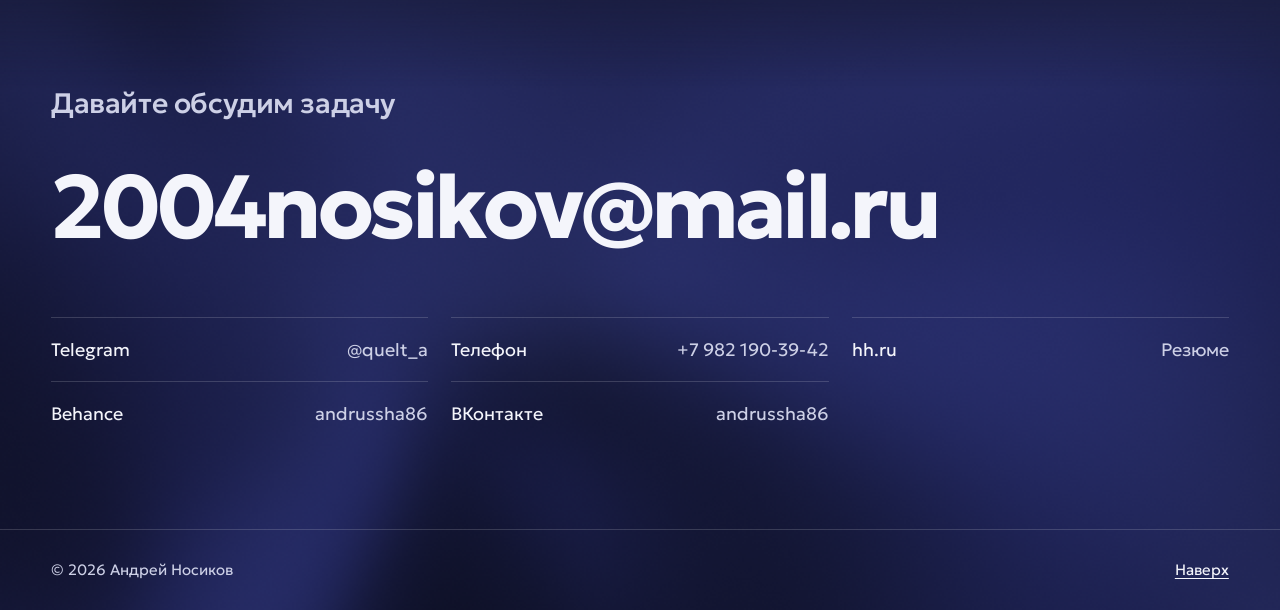
==== commit 05122898: "minor update" ====
--- a/meteoritm.html
+++ b/meteoritm.html
@@ -49,11 +49,11 @@
 
   <div class="wrap"><figure class="cover"><img src="img/cover-meteo.webp" width="2400" height="1600" alt="Главный экран и дневник самочувствия МетеоРитма на двух iPhone"></figure></div>
 
-  <div class="screens" role="region" aria-label="Главный экран МетеоРитма" tabindex="0">
+  <div class="wrap cs-lead"><div class="stage"><div class="screens" role="region" aria-label="Главный экран МетеоРитма" tabindex="0">
     <figure><img src="img/mr-s1.webp" width="437" height="888" alt="Индекс самочувствия и краткая сводка" loading="lazy"><figcaption>Индекс самочувствия</figcaption></figure>
     <figure><img src="img/mr-s2.webp" width="437" height="888" alt="Сводка: температура и магнитные бури" loading="lazy"><figcaption>Краткая сводка</figcaption></figure>
     <figure><img src="img/mr-s3.webp" width="437" height="888" alt="Прогноз погоды на неделю" loading="lazy"><figcaption>Прогноз</figcaption></figure>
-  </div>
+  </div></div></div>
 
   <section class="cs-block wrap">
     <div class="cs-cols grid">
@@ -95,7 +95,7 @@
       <h2 class="c-label">User Flow</h2>
       <div class="cs-text c-body"><p>Схема описывает каждый шаг пользователя: регистрацию, короткий тест, главный экран, чат и дневник. После согласования схемы и вайрфреймов с командой и куратором перешёл к визуалу.</p></div>
     </div>
-    <figure class="fig fig--white"><img src="img/mr-flow.webp" width="1800" height="1385" alt="User Flow МетеоРитма" loading="lazy"></figure>
+    <figure class="fig fig--sheet fig--pad"><img src="img/mr-flow.webp" width="1800" height="1385" alt="User Flow МетеоРитма" loading="lazy"></figure>
   </section>
 
   <section class="cs-block">
@@ -111,7 +111,6 @@
       <figure><img src="img/mr-ob5.webp" width="437" height="888" alt="Тест: цели использования" loading="lazy"><figcaption>Цели</figcaption></figure>
       <figure><img src="img/mr-ob6.webp" width="437" height="888" alt="Тест пройден" loading="lazy"><figcaption>Готово</figcaption></figure>
     </div></div></div>
-    <p class="wrap"><span class="hint">Ленту можно листать</span></p>
   </section>
 
   <section class="cs-block">
@@ -119,7 +118,7 @@
       <h2 class="c-label">Интерфейс</h2>
       <div class="cs-text c-body"><p>Утверждённая версия: общий чат с людьми, которые чувствуют погоду так же, дневник с цветовой отметкой каждого дня и настройка индекса под свои метеофакторы.</p></div>
     </div>
-    <div class="screens" role="region" aria-label="Экраны МетеоРитма" tabindex="0">
+    <div class="wrap"><div class="stage"><div class="screens" role="region" aria-label="Экраны МетеоРитма" tabindex="0">
       <figure><img src="img/mr-u7.webp" width="437" height="888" alt="Прогноз по параметрам" loading="lazy"><figcaption>Прогноз по параметрам</figcaption></figure>
       <figure><img src="img/mr-u1.webp" width="437" height="888" alt="Общий чат" loading="lazy"><figcaption>Чат</figcaption></figure>
       <figure><img src="img/mr-u2.webp" width="437" height="888" alt="Ввод сообщения в чате" loading="lazy"><figcaption>Сообщение</figcaption></figure>
@@ -128,7 +127,7 @@
       <figure><img src="img/mr-u8.webp" width="437" height="888" alt="Профиль с дневником и достижениями" loading="lazy"><figcaption>Профиль</figcaption></figure>
       <figure><img src="img/mr-u6.webp" width="437" height="888" alt="Настройки уведомлений" loading="lazy"><figcaption>Настройки</figcaption></figure>
       <figure><img src="img/mr-u3.webp" width="437" height="888" alt="Выбор метеофакторов для индекса" loading="lazy"><figcaption>Метеофакторы</figcaption></figure>
-    </div>
+    </div></div></div>
   </section>
 
   <section class="cs-block wrap">
--- a/style.css
+++ b/style.css
@@ -25,7 +25,9 @@
   --space: clamp(48px, 6.5vw, 96px);   /* вертикальный ритм между блоками */
   --header: 68px;
   --r-lg: 28px;
+  --r-md: 20px;
   --r-sm: 12px;
+  --sheet: #f3f6fd;     /* светлый лист под схемами — цвет рамок из Figma */
   color-scheme: dark;
 }
 :root[data-theme="light"] {
@@ -154,6 +156,36 @@
     var(--paper);
 }
 
+/* Главная: тот же градиент, но на всю страницу — закреплён за окном, секции прозрачные */
+.sg--page { position: fixed; z-index: -1; -webkit-mask-image: none; mask-image: none; }
+
+/* ─── Движение на главной (motion.js; класс js-motion ставится только там и только без reduced-motion) ─── */
+.js-motion [data-reveal] {
+  opacity: 0; transform: translateY(28px);
+  transition: opacity .8s cubic-bezier(.2,.7,.1,1), transform .8s cubic-bezier(.2,.7,.1,1);
+  transition-delay: calc(var(--i, 0) * 80ms);
+}
+.js-motion [data-reveal].is-in { opacity: 1; transform: none; }
+/* обложки кейсов наклоняются за курсором, по ним скользит блик */
+.js-motion .case > .case__media {
+  position: relative; transform: perspective(1000px) rotateX(var(--rx, 0deg)) rotateY(var(--ry, 0deg));
+  transition: transform .3s ease-out; will-change: transform;
+}
+.js-motion .case > .case__media::after {
+  content: ""; position: absolute; inset: 0; pointer-events: none; opacity: 0; transition: opacity .3s;
+  background: radial-gradient(45% 55% at var(--gx, 50%) var(--gy, 50%), rgb(255 255 255 / .22), transparent 70%);
+}
+.js-motion .case > .case__media:hover::after { opacity: 1; }
+/* портрет чуть смещается за курсором */
+.js-motion .hero__photo img { transform: translate(var(--px, 0px), var(--py, 0px)) scale(1.06); transition: transform .5s ease-out; }
+/* строки малых проектов и навыков отзываются на наведение */
+.js-motion .minor__item .case__media { transition: transform .4s cubic-bezier(.2,.7,.1,1); }
+.js-motion .minor__item:hover .case__media { transform: translateX(8px); }
+.js-motion .skills li { transition: padding-left .25s ease-out, color .25s; }
+.js-motion .skills li:hover { padding-left: 10px; color: var(--dusk); }
+.js-motion .flow li::before { transition: transform .3s cubic-bezier(.2,.7,.1,1), background-color .3s, color .3s; }
+.js-motion .flow li:hover::before { transform: scale(1.12); background: var(--ink); color: var(--paper); }
+
 /* ─── Sections ───────────────────────────────────────────── */
 .section { padding-block: var(--space); border-top: 1px solid var(--line); }
 .section__head { align-items: end; row-gap: 12px; margin-bottom: clamp(28px, 3.5vw, 48px); }
@@ -291,27 +323,73 @@
 .pair h3 { font-size: 24px; margin-bottom: 12px; letter-spacing: -0.02em; }
 .pair p { font-size: 17px; }
 .fig { margin: clamp(28px, 3.5vw, 48px) 0 0; }
-.fig img { border-radius: var(--r-sm); background: var(--surface); width: 100%; }
+.fig img { border-radius: var(--r-md); width: 100%; transition: box-shadow .2s; }
 .fig figcaption { color: var(--muted); font-size: 15px; margin-top: 12px; }
-.fig--dark img { background: #000; }
-/* схемы с прозрачным фоном (User Flow) — на белой подложке с полями */
-.fig--white img, .lightbox.is-white .lightbox__stage img { background: #fff; box-sizing: border-box; padding: clamp(12px, 2.4vw, 32px); }
-
-/* Лента экранов: левый край совпадает с сеткой */
+main[data-zoom] .fig img:hover { box-shadow: 0 0 0 2px var(--dusk); }
+/* Схемы (JTBD, User Flow, UI-kit) — светлый лист со своим скруглением.
+   Прозрачные схемы (UI-kit, User Flow МетеоРитма) — ещё и с полями. */
+.fig--sheet img, .lightbox.is-sheet .lightbox__stage img { background: var(--sheet); }
+.fig--pad img, .lightbox.is-pad .lightbox__stage img { padding: clamp(12px, 2.4vw, 32px); }
+:root[data-theme="light"] .fig--sheet img { box-shadow: 0 0 0 1px var(--line); }
+:root[data-theme="light"] main[data-zoom] .fig--sheet img:hover { box-shadow: 0 0 0 2px var(--dusk); }
+
+/* Desired Outcome: три колонки — три этапа, как на схеме CFJ */
+.outcomes { margin-top: clamp(24px, 3vw, 36px); row-gap: 40px; align-items: start; }
+.outcomes__stage { border-top: 2px solid var(--ink); padding-top: 16px; }
+.outcomes__title { display: flex; align-items: baseline; gap: 12px; font-size: 21px; font-weight: 600; letter-spacing: -0.015em; line-height: 1.2; margin: 0; }
+.outcomes__title span { color: var(--muted); font-size: 15px; font-weight: 500; letter-spacing: 0; font-variant-numeric: tabular-nums; }
+.outcomes .fig { margin-top: 20px; }
+.outcomes .fig figcaption { font-size: 14px; margin-top: 8px; }
+
+/* плашка «ещё N» под сеткой: остальные картинки открываются в просмотре */
+.more {
+  display: flex; align-items: center; justify-content: space-between; gap: 16px 32px; flex-wrap: wrap;
+  margin-top: clamp(24px, 3vw, 36px); padding: clamp(18px, 2vw, 24px) clamp(20px, 2.4vw, 32px);
+  background: var(--dusk-soft); border-radius: var(--r-md);
+}
+.more p { margin: 0; font-size: 17px; max-width: 60ch; color: var(--muted); }
+.more b { color: var(--ink); font-weight: 600; }
+
+/* Лента экранов: всегда в плашке, поля одинаковые со всех сторон.
+   Если экраны помещаются — стоят по центру, если нет — листаются (стрелки добавляет site.js). */
+.stage { --pad: clamp(24px, 3vw, 40px); position: relative; background: var(--dusk-soft); border-radius: var(--r-lg); margin-top: clamp(28px, 3.5vw, 48px); overflow: hidden; }
 .screens {
-  display: flex; gap: var(--gap); overflow-x: auto; scroll-snap-type: x mandatory; overscroll-behavior-x: contain;
-  padding: 8px max(var(--gutter), calc((100vw - var(--max)) / 2 + var(--gutter))) 20px;
-  scroll-padding-inline: max(var(--gutter), calc((100vw - var(--max)) / 2 + var(--gutter)));
-  margin: clamp(28px, 3.5vw, 48px) 0 0;
-  scrollbar-width: thin; scrollbar-color: var(--dusk) transparent;
-}
-.screens figure { flex: 0 0 auto; width: clamp(200px, 21vw, 280px); margin: 0; scroll-snap-align: start; }
+  display: flex; justify-content: safe center; gap: var(--gap);
+  overflow-x: auto; scroll-snap-type: x mandatory; overscroll-behavior-x: contain; scrollbar-width: none;
+  padding: var(--pad); scroll-padding-inline: var(--pad);
+}
+.screens::-webkit-scrollbar { display: none; }
+.screens:focus-visible { outline-offset: -3px; border-radius: var(--r-lg); }
+.screens figure { flex: 0 0 auto; width: clamp(200px, 19vw, 256px); margin: 0; scroll-snap-align: start; }
 .screens img { width: 100%; }
-.screens figcaption { color: var(--muted); font-size: 14px; margin-top: 10px; }
-.stage { background: var(--dusk-soft); border-radius: var(--r-lg); margin-top: clamp(28px, 3.5vw, 48px); padding-block: 32px 12px; }
-.stage .screens { margin: 0; padding-inline: 32px; scroll-padding-inline: 32px; }
+.screens figcaption { color: var(--muted); font-size: 14px; margin-top: 12px; text-align: center; }
+/* мягкие края вместо обрезанного телефона: лента растворяется в плашке */
+.screens {
+  --fl: 0px; --fr: 0px;
+  -webkit-mask-image: linear-gradient(90deg, transparent, #000 var(--fl), #000 calc(100% - var(--fr)), transparent);
+          mask-image: linear-gradient(90deg, transparent, #000 var(--fl), #000 calc(100% - var(--fr)), transparent);
+}
+.stage.can-prev .screens { --fl: 72px; }
+.stage.can-next .screens { --fr: 72px; }
+.stage__btn {
+  position: absolute; top: calc(50% - 22px); z-index: 2; width: 44px; height: 44px; border-radius: 50%;
+  display: grid; place-items: center; cursor: pointer; color: var(--ink);
+  background: color-mix(in srgb, var(--paper) 82%, transparent); border: 1.5px solid var(--line);
+  backdrop-filter: blur(6px); -webkit-backdrop-filter: blur(6px);
+  transition: opacity .2s, background-color .2s, color .2s, border-color .2s;
+}
+.stage__btn:hover { background: var(--ink); border-color: var(--ink); color: var(--paper); }
+.stage__btn:disabled { opacity: 0; pointer-events: none; }
+.stage__btn[hidden], .stage__bar[hidden] { display: none; }
+.stage__btn svg { width: 16px; height: 16px; }
+.stage__prev { left: 12px; }
+.stage__next { right: 12px; }
+/* полоса прогресса вместо системного скроллбара */
+.stage__bar { position: absolute; left: var(--pad); right: var(--pad); bottom: 14px; height: 3px; border-radius: 3px; background: color-mix(in srgb, var(--ink) 12%, transparent); }
+.stage__bar i { display: block; height: 100%; border-radius: inherit; background: var(--dusk); }
+.cs-lead { padding-bottom: var(--space); }   /* лента сразу под обложкой, до первого блока */
 .sub { font-size: clamp(24px, 2.4vw, 34px); letter-spacing: -0.03em; margin: clamp(40px, 5vw, 64px) 0 0; }
-.hint { color: var(--muted); font-size: 15px; margin: 10px 0 0; }
+.wrap:has(> .sub) + .wrap > .stage { margin-top: clamp(20px, 2.4vw, 28px); }
 
 .next { display: block; text-decoration: none; padding-block: var(--space); border-top: 1px solid var(--line); }
 .next small { display: block; color: var(--muted); font-size: 16px; margin-bottom: 8px; }
@@ -418,11 +496,16 @@
   .edu li:not(:last-child)::before { top: auto; bottom: 8px; left: 27px; right: auto; transform: rotate(45deg); }
   .edu li.is-now::after { background: repeating-linear-gradient(180deg, var(--muted) 0 6px, transparent 6px 12px); }
   .pair { grid-template-columns: 1fr; }
-  .stage { border-radius: 0; margin-inline: calc(-1 * var(--gutter)); }
-  .stage .screens { padding-inline: var(--gutter); scroll-padding-inline: var(--gutter); }
+  .stage { --pad: var(--gutter); border-radius: 0; margin-inline: calc(-1 * var(--gutter)); }
+  .stage .screens { padding-block: 24px 36px; }
+  .outcomes { row-gap: 32px; }
   .minor__item { padding-block: 28px; }
 }
+@media (hover: none) {
+  .stage__btn { display: none; }   /* на телефоне ленту листают пальцем */
+}
 @media (max-width: 560px) {
+  .screens figure { width: min(240px, 64vw); }
   body { font-size: 17px; }
   .thirds { grid-template-columns: 1fr; }
   .skills, .links { row-gap: 0; }
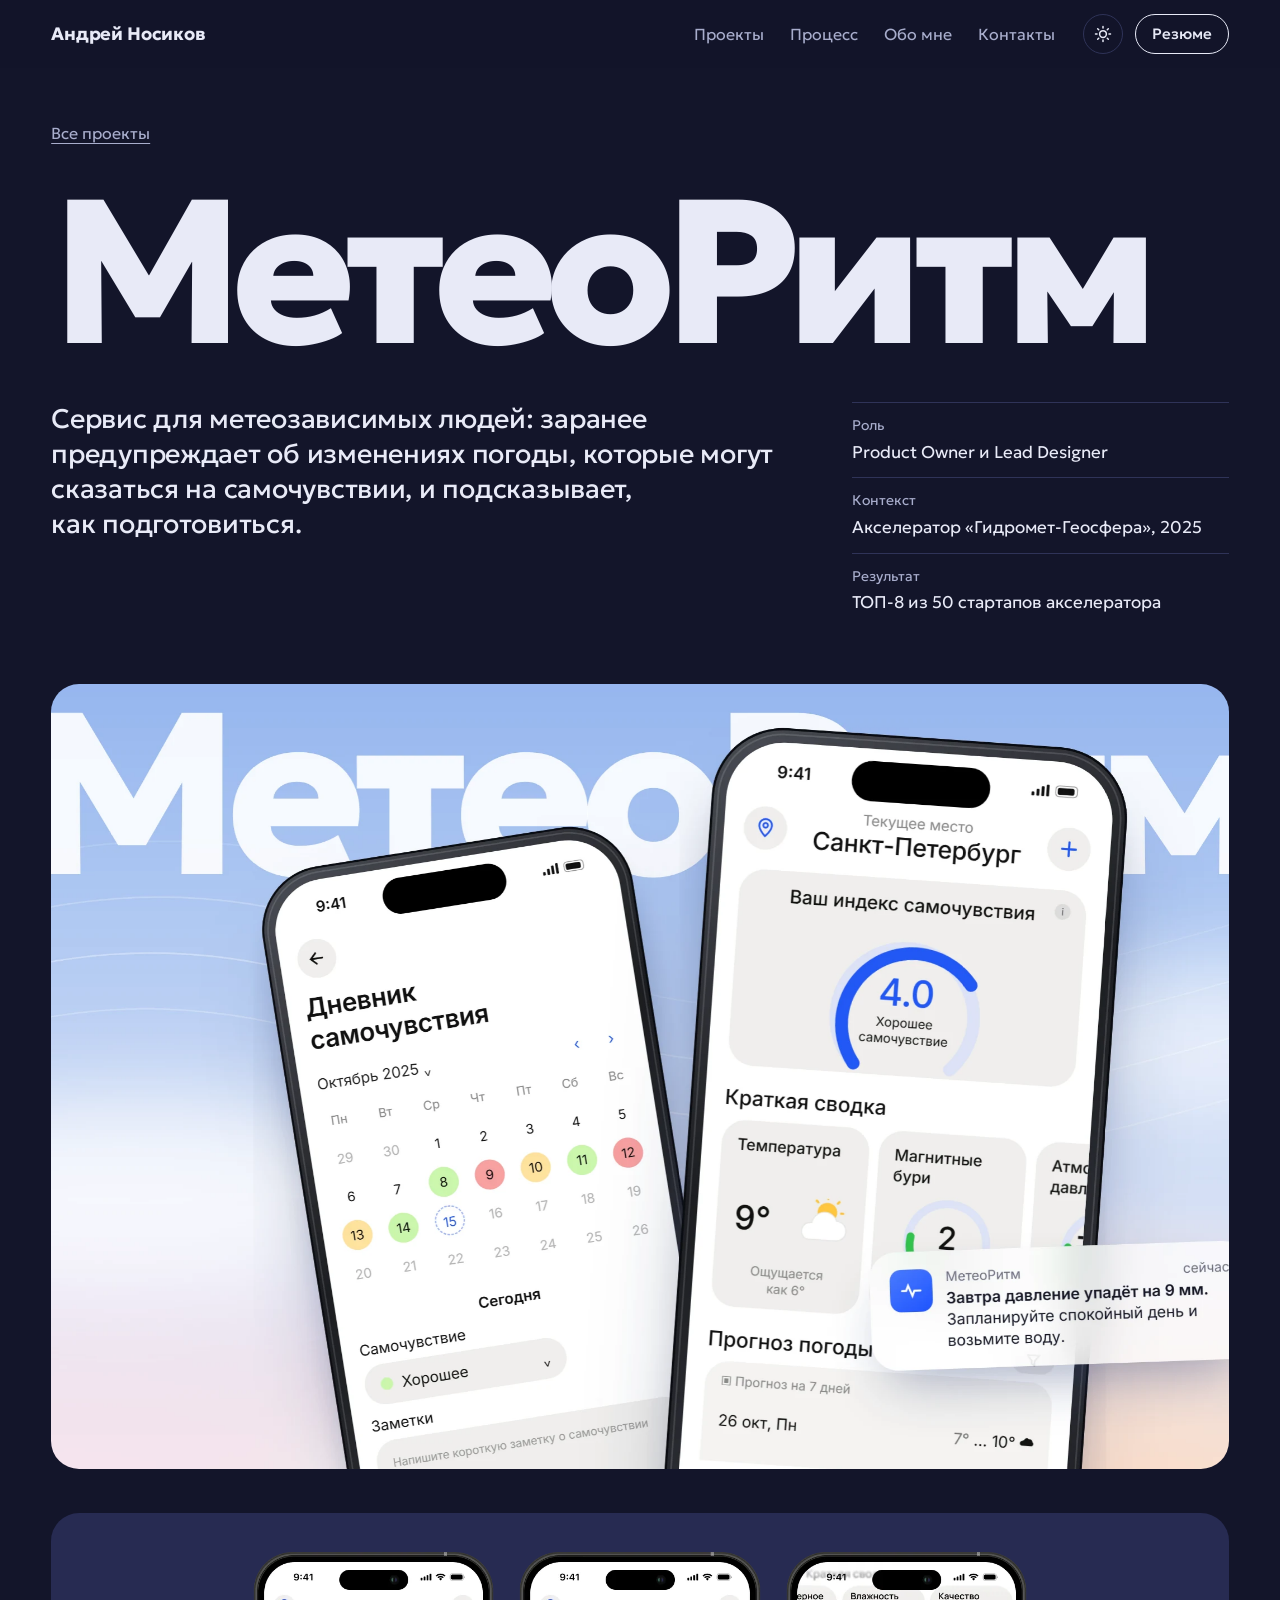
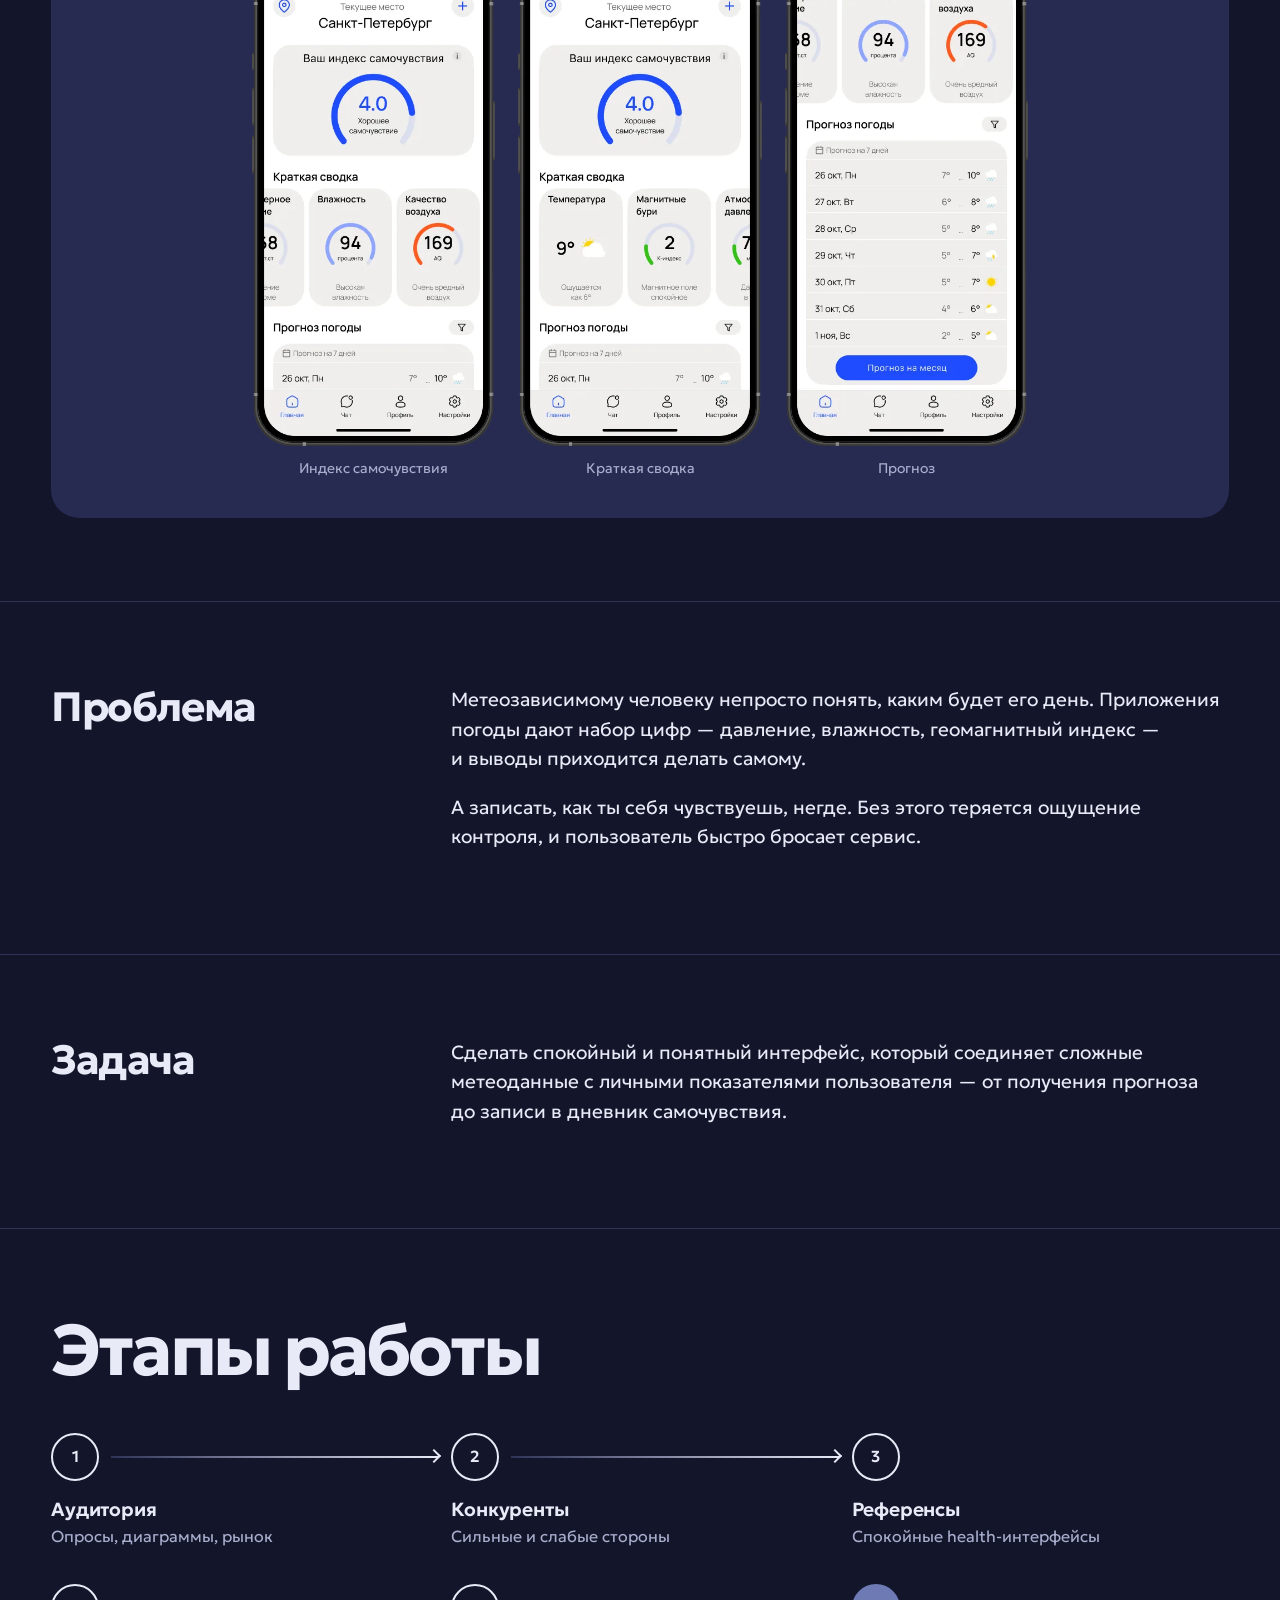
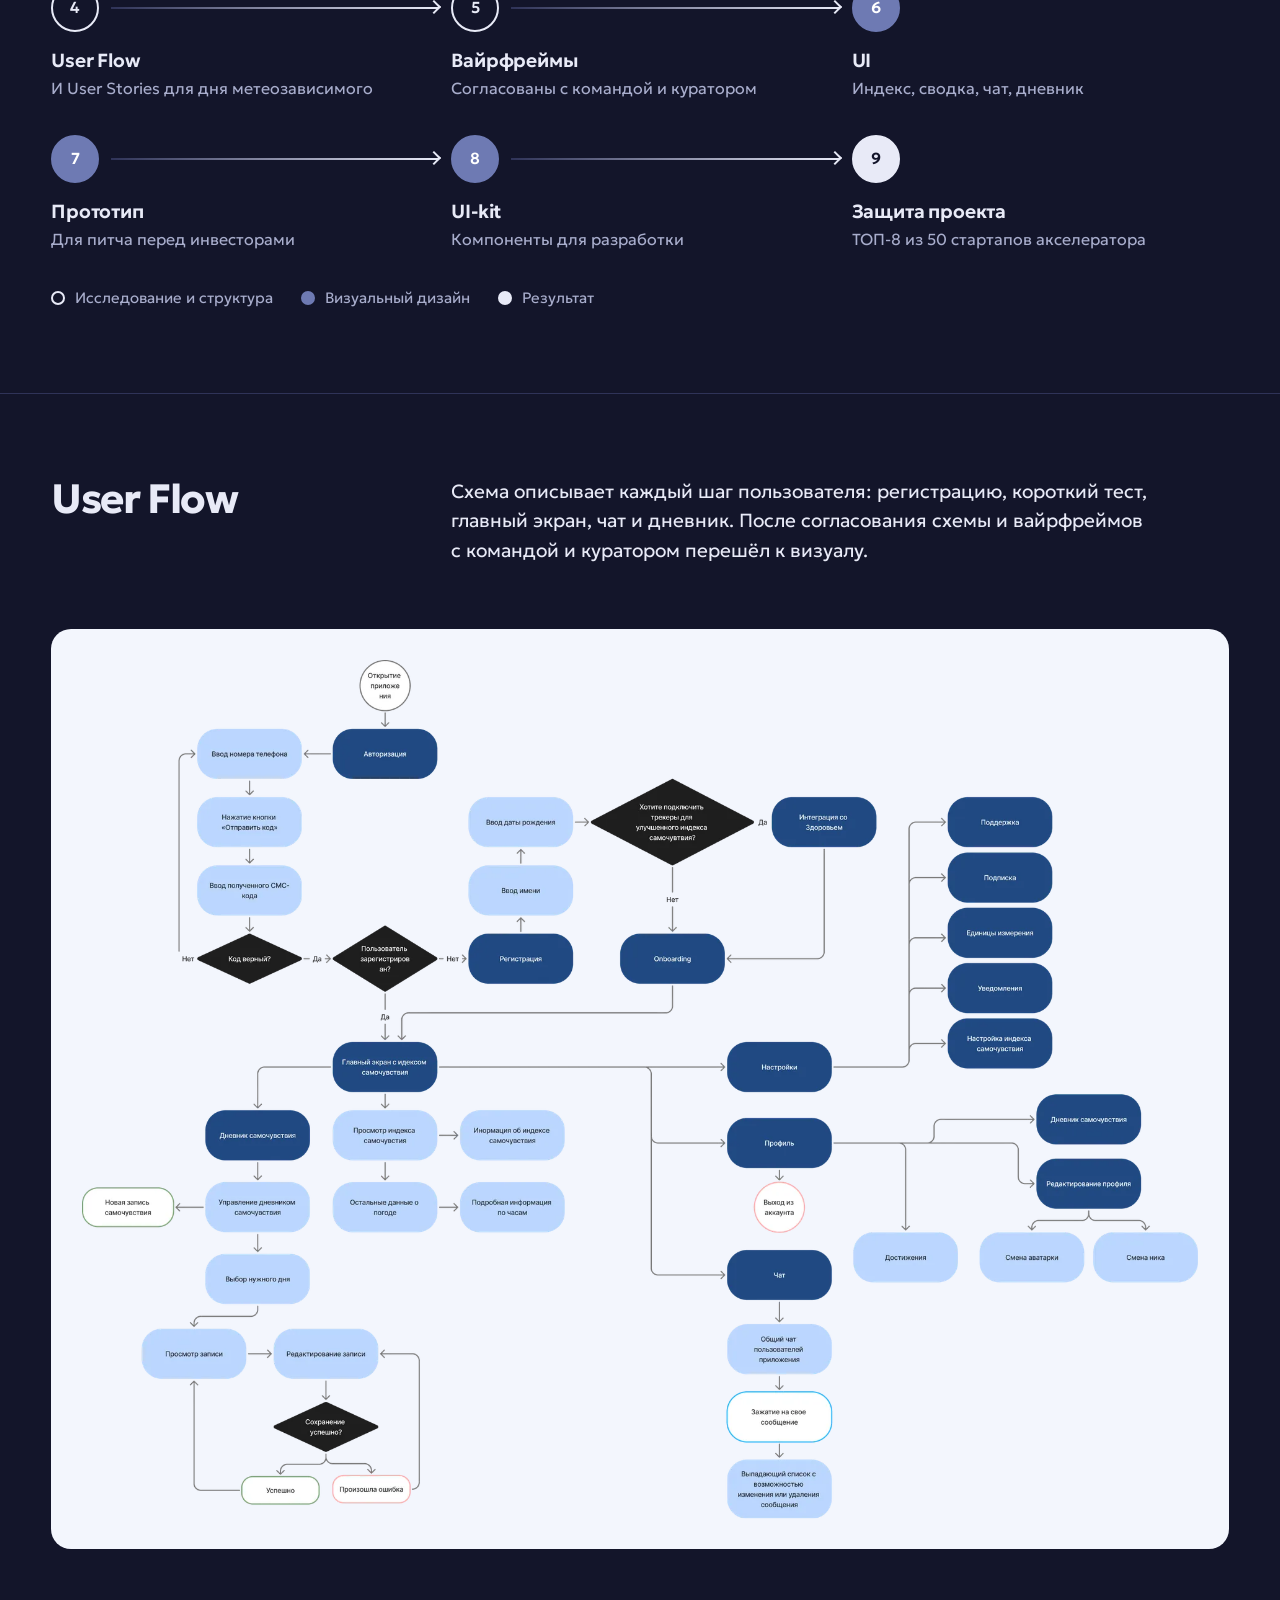
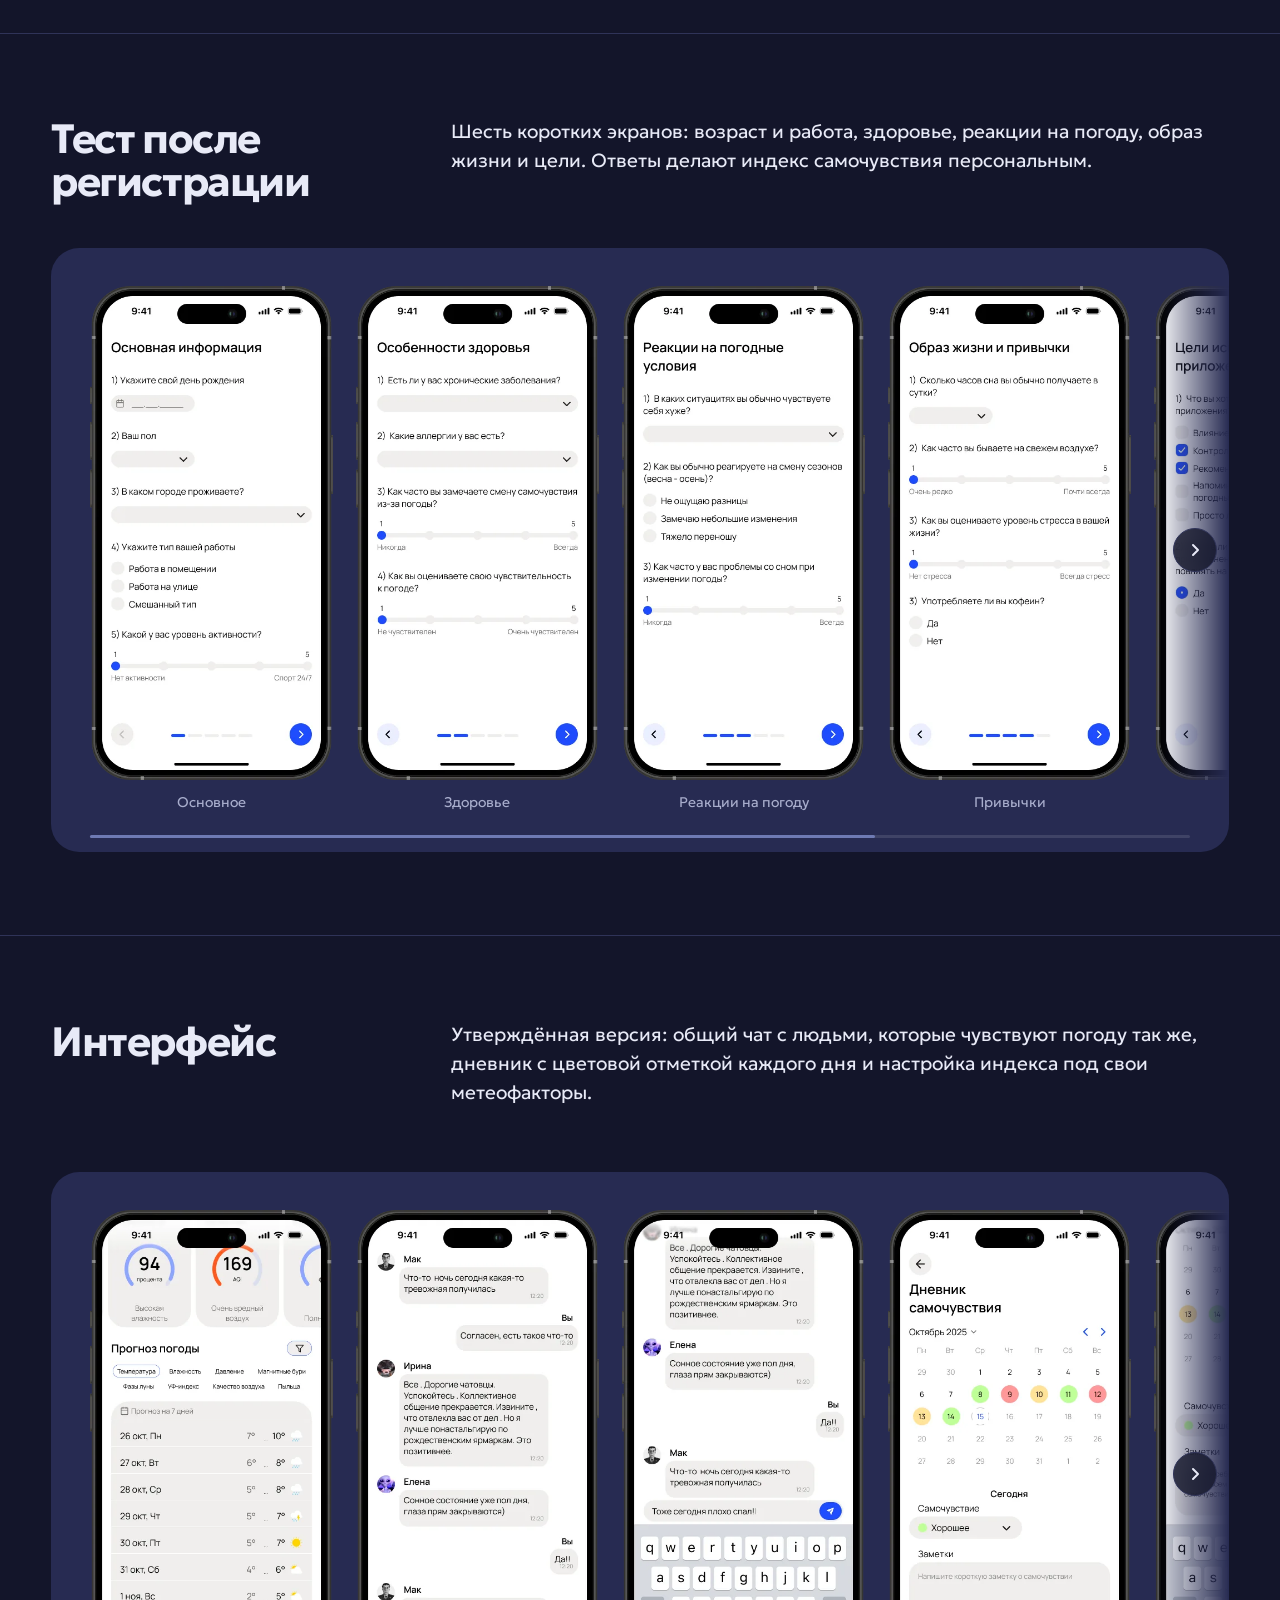
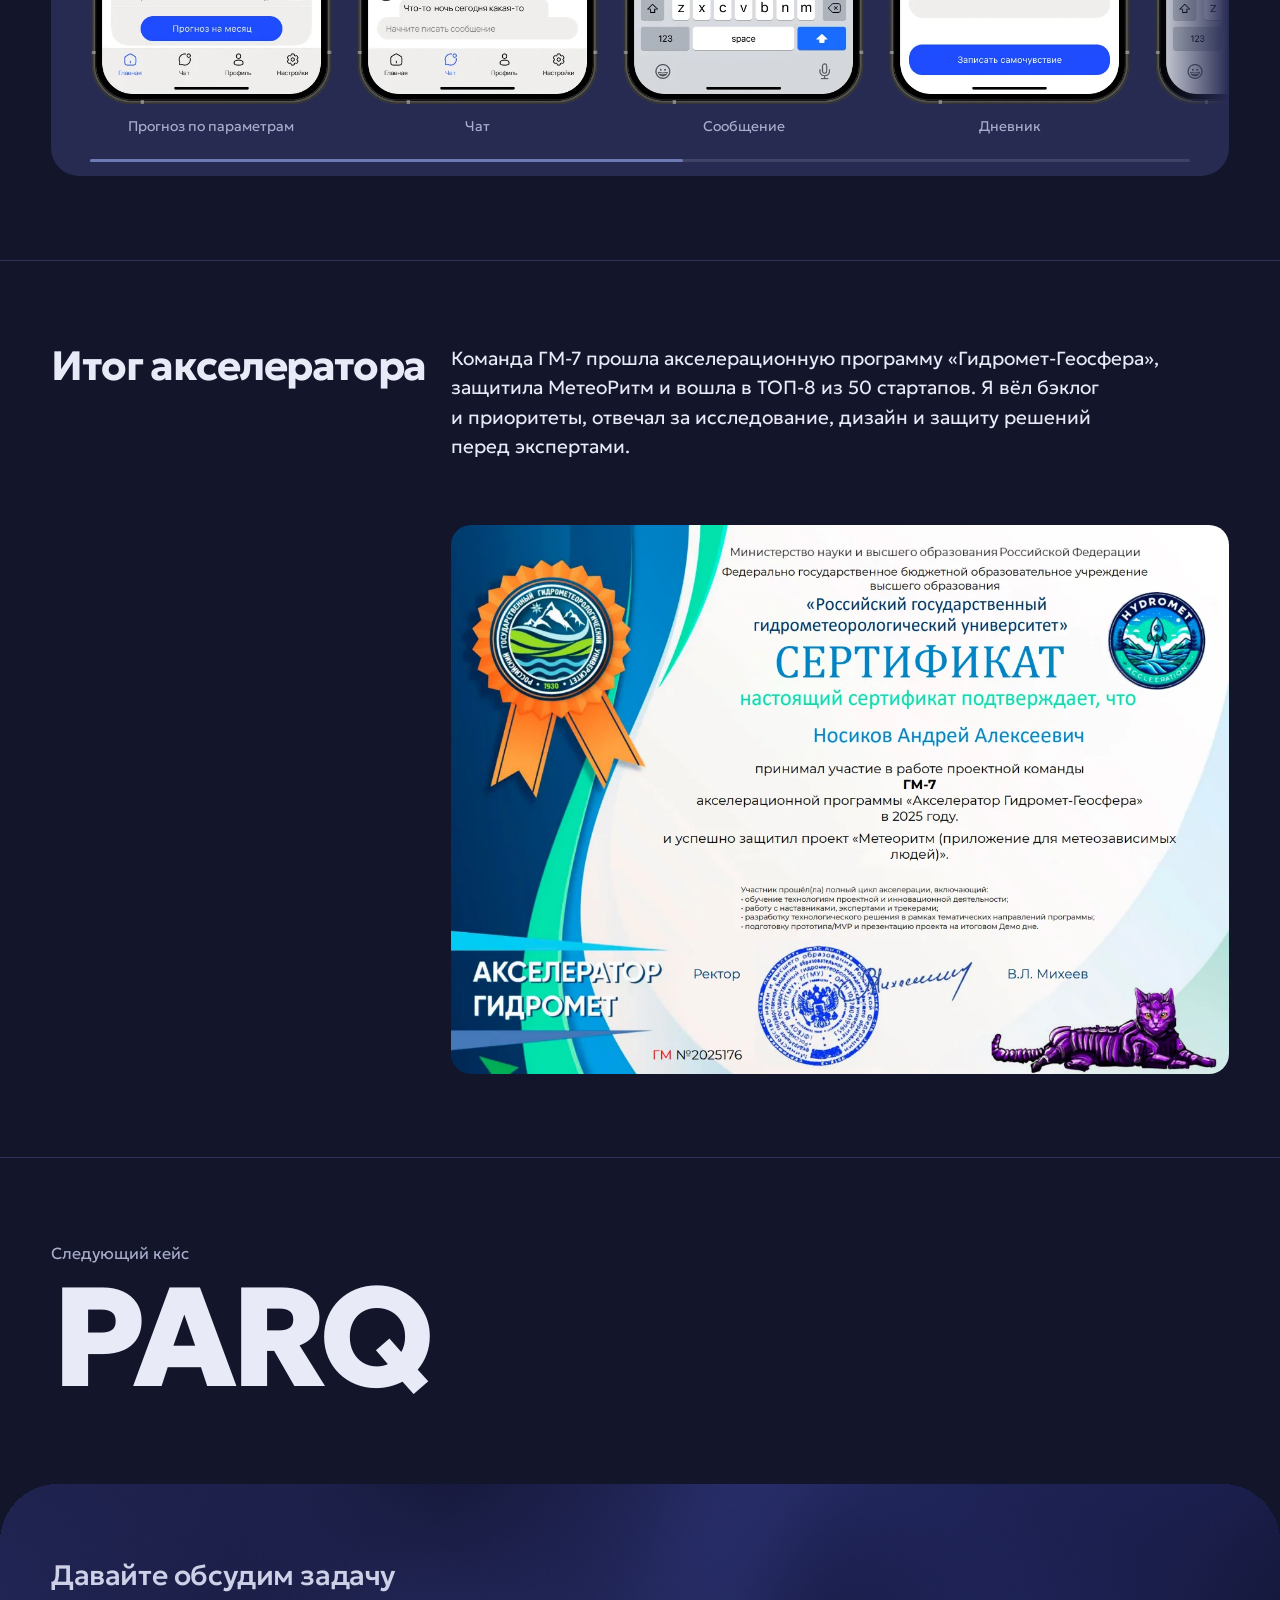
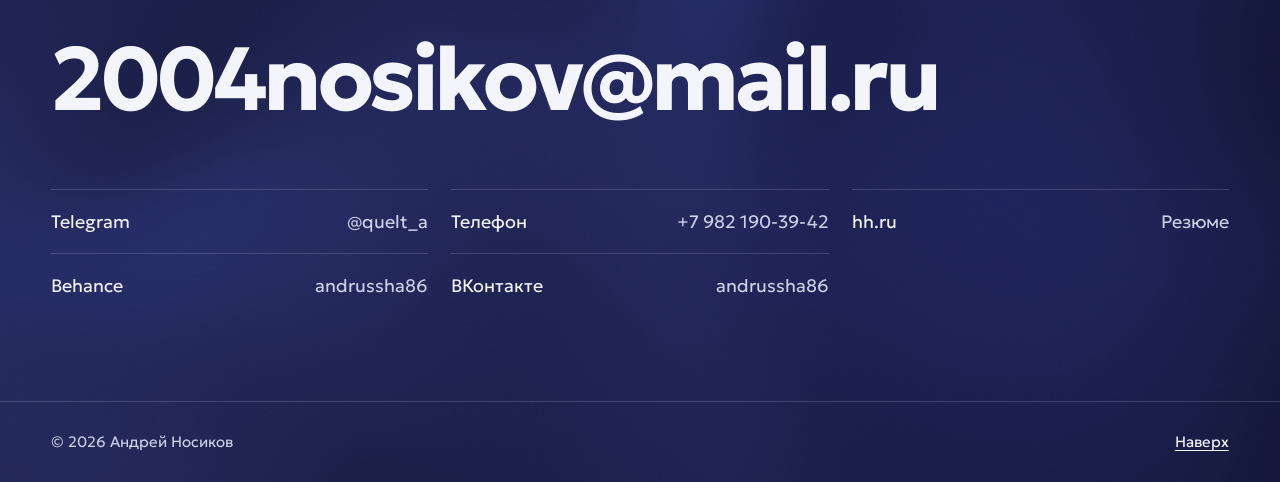
==== commit f4009d8c: "upd" ====
--- a/meteoritm.html
+++ b/meteoritm.html
@@ -12,6 +12,7 @@
 <link rel="stylesheet" href="style.css">
 <script src="site.js" defer></script>
 <script type="module" src="gradient.js"></script>
+<script src="motion.js" defer></script>
 </head>
 <body>
 <a class="skip" href="#main">К содержанию</a>
--- a/style.css
+++ b/style.css
@@ -123,17 +123,19 @@
 }
 
 /* ─── Ночная зона: контакты + футер на одном градиенте ─────
-   Верх зоны растворяется из фона страницы, поэтому переход
-   от светлого блока к тёмному идёт плавно, без жёсткой границы. */
-.night { --fade: clamp(140px, 16vw, 260px); position: relative; isolation: isolate; overflow: hidden; padding-top: var(--fade); color: var(--on-night); }
+   Тёмный лист со скруглённым верхом «наезжает» на страницу — как остальные плашки сайта.
+   Раньше здесь было длинное растворение из фона, оно и давало пустоту перед контактами. */
+.night {
+  position: relative; isolation: isolate; overflow: hidden; color: var(--on-night);
+  padding-top: clamp(48px, 6vw, 88px);
+  border-radius: clamp(28px, 4.5vw, 64px) clamp(28px, 4.5vw, 64px) 0 0;
+}
 .sg {
   position: absolute; inset: 0; z-index: -1; overflow: hidden;
   background:
     radial-gradient(60% 50% at 85% 35%, #2b3170 0%, transparent 70%),
     radial-gradient(50% 50% at 5% 90%, #1d2250 0%, transparent 70%),
     var(--night);
-  -webkit-mask-image: linear-gradient(to bottom, transparent 0, #000 var(--fade));
-          mask-image: linear-gradient(to bottom, transparent 0, #000 var(--fade));
 }
 .sg canvas { position: absolute; inset: 0; width: 100%; height: 100%; display: block; }
 .sg canvas { opacity: 0; transition: opacity 1.2s ease; }
@@ -159,13 +161,33 @@
 /* Главная: тот же градиент, но на всю страницу — закреплён за окном, секции прозрачные */
 .sg--page { position: fixed; z-index: -1; -webkit-mask-image: none; mask-image: none; }
 
-/* ─── Движение на главной (motion.js; класс js-motion ставится только там и только без reduced-motion) ─── */
+/* ─── Движение (motion.js; класс js-motion ставится только без reduced-motion) ─── */
 .js-motion [data-reveal] {
   opacity: 0; transform: translateY(28px);
   transition: opacity .8s cubic-bezier(.2,.7,.1,1), transform .8s cubic-bezier(.2,.7,.1,1);
   transition-delay: calc(var(--i, 0) * 80ms);
 }
 .js-motion [data-reveal].is-in { opacity: 1; transform: none; }
+/* кейсы: название поднимается, как имя на главной */
+@media (prefers-reduced-motion: no-preference) {
+  .js-motion .cs-title { animation: rise .9s cubic-bezier(.2,.7,.1,1) both; }
+}
+/* кейсы: полоса чтения */
+.progress { position: fixed; top: 0; left: 0; right: 0; height: 3px; z-index: 11; background: var(--dusk); transform: scaleX(0); transform-origin: 0 50%; }
+/* кейсы: обложка «наезжает» при прокрутке (масштаб задаёт motion.js) */
+.js-motion .cover img { transform: scale(var(--z, 1.16)); will-change: transform; }
+/* кейсы: телефоны встают по очереди и приподнимаются под курсором */
+.js-motion .stage[data-reveal] .screens figure {
+  opacity: 0; transform: translateY(40px);
+  transition: opacity .7s cubic-bezier(.2,.7,.1,1), transform .7s cubic-bezier(.2,.7,.1,1);
+  transition-delay: calc(.15s + var(--n, 0) * 90ms);
+}
+.js-motion .stage[data-reveal].is-in .screens figure { opacity: 1; transform: none; }
+.js-motion .screens img { transition: transform .35s cubic-bezier(.2,.7,.1,1); }
+.js-motion .screens figure:hover img { transform: translateY(-8px); }
+/* кейсы: «Следующий кейс» уезжает вправо под курсором */
+.js-motion .next strong { display: inline-block; transition: transform .45s cubic-bezier(.2,.7,.1,1), color .2s; }
+.js-motion .next:hover strong { transform: translateX(clamp(12px, 2vw, 28px)); }
 /* обложки кейсов наклоняются за курсором, по ним скользит блик */
 .js-motion .case > .case__media {
   position: relative; transform: perspective(1000px) rotateX(var(--rx, 0deg)) rotateY(var(--ry, 0deg));
